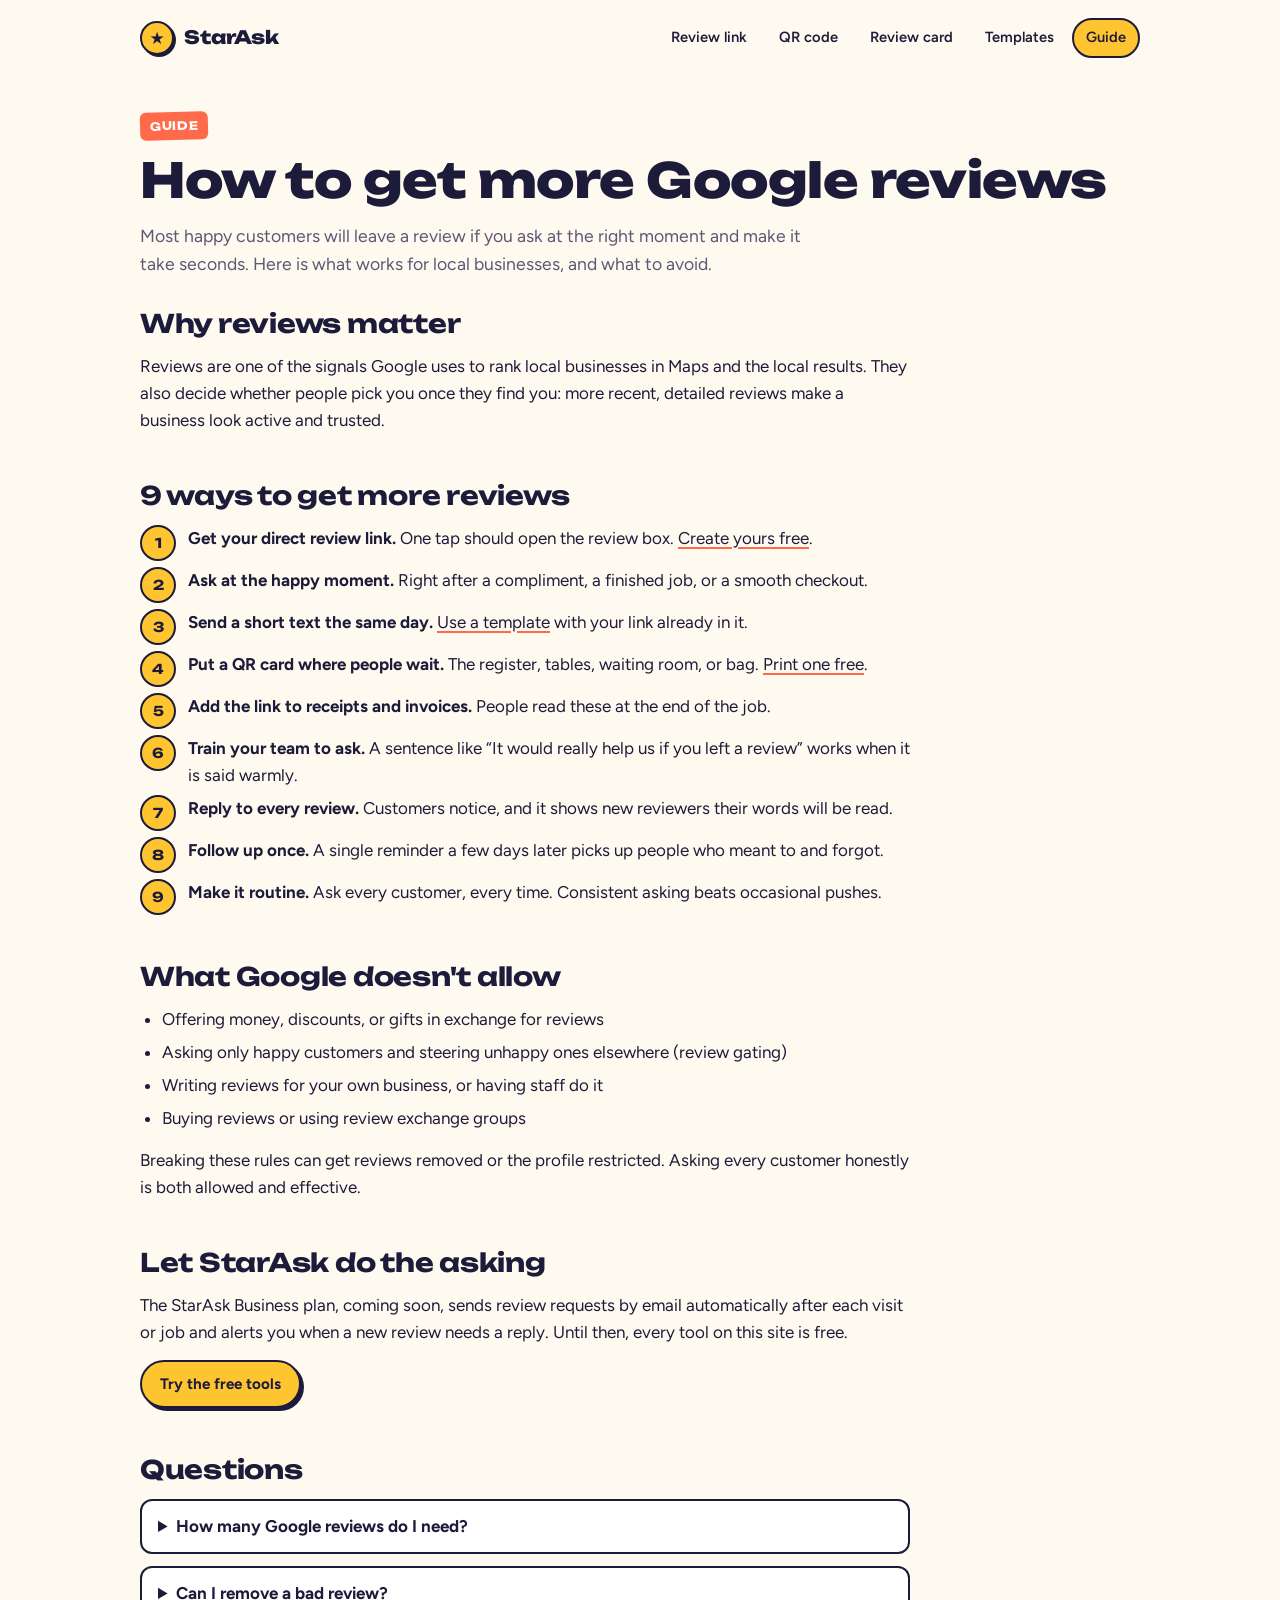
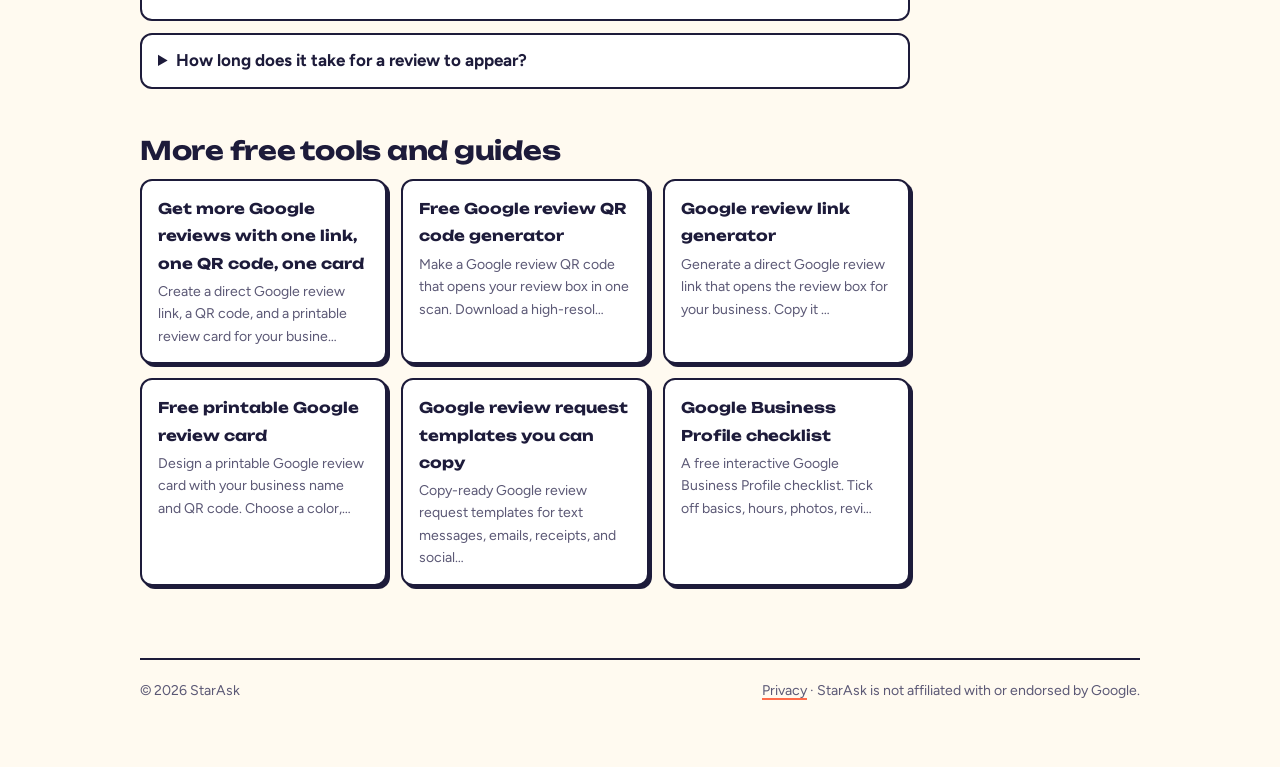
==== get-more-google-reviews/index.html @ d9f016fb "Add business name search, privacy page, fix hidden elements Business search uses Google Places Autoc" ====
<!doctype html>
<html lang="en">
<head>
<meta charset="utf-8">
<meta name="viewport" content="width=device-width, initial-scale=1, viewport-fit=cover">
<title>How to Get More Google Reviews: 9 Methods That Work | StarAsk</title>
<meta name="description" content="A practical guide to getting more Google reviews for a local business: when to ask, where to ask, what to say, and what Google doesn&#x27;t allow.">
<link rel="canonical" href="https://getstarask.com/get-more-google-reviews/">
<meta property="og:title" content="How to Get More Google Reviews: 9 Methods That Work | StarAsk">
<meta property="og:description" content="A practical guide to getting more Google reviews for a local business: when to ask, where to ask, what to say, and what Google doesn&#x27;t allow.">
<meta property="og:url" content="https://getstarask.com/get-more-google-reviews/">
<meta property="og:type" content="website">
<link rel="preconnect" href="https://fonts.googleapis.com"><link rel="preconnect" href="https://fonts.gstatic.com" crossorigin><link rel="stylesheet" href="https://fonts.googleapis.com/css2?family=Unbounded:wght@600;700;800&family=Figtree:wght@400;500;600;700&family=JetBrains+Mono:wght@400&display=swap">
<link rel="stylesheet" href="../assets/style.css">
<script type="application/ld+json">[{"@context": "https://schema.org", "@type": "Article", "headline": "How to get more Google reviews", "description": "A practical guide to getting more Google reviews for a local business: when to ask, where to ask, what to say, and what Google doesn't allow.", "url": "https://getstarask.com/get-more-google-reviews/", "dateModified": "2026-10-05", "publisher": {"@type": "Organization", "name": "StarAsk"}}, {"@context": "https://schema.org", "@type": "FAQPage", "mainEntity": [{"@type": "Question", "name": "How many Google reviews do I need?", "acceptedAnswer": {"@type": "Answer", "text": "There is no fixed number. Aim to match or beat the review count of the top three businesses that rank near you, and keep new reviews coming every month."}}, {"@type": "Question", "name": "Can I remove a bad review?", "acceptedAnswer": {"@type": "Answer", "text": "Only reviews that break Google's policies, such as spam or off-topic posts, can be reported for removal. For honest negative reviews, reply politely and explain how you fixed the problem."}}, {"@type": "Question", "name": "How long does it take for a review to appear?", "acceptedAnswer": {"@type": "Answer", "text": "Most reviews show up within minutes. Some are held for a check and appear later."}}]}]</script>
</head>
<body>
<div class="wrap">
<header class="top">
  <a class="brand" href="../"><span class="pin"><span>&#9733;</span></span>StarAsk</a>
  <nav aria-label="Tools"><a href="../review-link-generator/">Review link</a><a href="../review-qr-code/">QR code</a><a href="../review-card/">Review card</a><a href="../review-request-templates/">Templates</a><a href="../get-more-google-reviews/" aria-current="page">Guide</a></nav>
</header>
<main>
<div class="hero">
  <span class="eyebrow">Guide</span>
  <h1>How to get more Google reviews</h1>
  <p>Most happy customers will leave a review if you ask at the right moment and make it take seconds. Here is what works for local businesses, and what to avoid.</p>
</div>

<div class="content">
<section><h2>Why reviews matter</h2><p>Reviews are one of the signals Google uses to rank local businesses in Maps and the local results. They also decide whether people pick you once they find you: more recent, detailed reviews make a business look active and trusted.</p></section><section><h2>9 ways to get more reviews</h2><ol class="steps"><li><span><strong>Get your direct review link.</strong> One tap should open the review box. <a href="../review-link-generator/">Create yours free</a>.</span></li><li><span><strong>Ask at the happy moment.</strong> Right after a compliment, a finished job, or a smooth checkout.</span></li><li><span><strong>Send a short text the same day.</strong> <a href="../review-request-templates/">Use a template</a> with your link already in it.</span></li><li><span><strong>Put a QR card where people wait.</strong> The register, tables, waiting room, or bag. <a href="../review-card/">Print one free</a>.</span></li><li><span><strong>Add the link to receipts and invoices.</strong> People read these at the end of the job.</span></li><li><span><strong>Train your team to ask.</strong> A sentence like &ldquo;It would really help us if you left a review&rdquo; works when it is said warmly.</span></li><li><span><strong>Reply to every review.</strong> Customers notice, and it shows new reviewers their words will be read.</span></li><li><span><strong>Follow up once.</strong> A single reminder a few days later picks up people who meant to and forgot.</span></li><li><span><strong>Make it routine.</strong> Ask every customer, every time. Consistent asking beats occasional pushes.</span></li></ol></section><section><h2>What Google doesn&#x27;t allow</h2><ul><li>Offering money, discounts, or gifts in exchange for reviews</li><li>Asking only happy customers and steering unhappy ones elsewhere (review gating)</li><li>Writing reviews for your own business, or having staff do it</li><li>Buying reviews or using review exchange groups</li></ul><p>Breaking these rules can get reviews removed or the profile restricted. Asking every customer honestly is both allowed and effective.</p></section><section><h2>Let StarAsk do the asking</h2><p>The StarAsk Business plan, coming soon, sends review requests by email automatically after each visit or job and alerts you when a new review needs a reply. Until then, every tool on this site is free.</p><p><a class="btn" href="../">Try the free tools</a></p></section>
<section><h2>Questions</h2><div class="faq"><details><summary>How many Google reviews do I need?</summary><p>There is no fixed number. Aim to match or beat the review count of the top three businesses that rank near you, and keep new reviews coming every month.</p></details><details><summary>Can I remove a bad review?</summary><p>Only reviews that break Google&#x27;s policies, such as spam or off-topic posts, can be reported for removal. For honest negative reviews, reply politely and explain how you fixed the problem.</p></details><details><summary>How long does it take for a review to appear?</summary><p>Most reviews show up within minutes. Some are held for a check and appear later.</p></details></div></section>
<section><h2>More free tools and guides</h2><div class="related"><a href="../"><strong>Get more Google reviews with one link, one QR code, one card</strong><span>Create a direct Google review link, a QR code, and a printable review card for your busine&hellip;</span></a><a href="../review-qr-code/"><strong>Free Google review QR code generator</strong><span>Make a Google review QR code that opens your review box in one scan. Download a high-resol&hellip;</span></a><a href="../review-link-generator/"><strong>Google review link generator</strong><span>Generate a direct Google review link that opens the review box for your business. Copy it &hellip;</span></a><a href="../review-card/"><strong>Free printable Google review card</strong><span>Design a printable Google review card with your business name and QR code. Choose a color,&hellip;</span></a><a href="../review-request-templates/"><strong>Google review request templates you can copy</strong><span>Copy-ready Google review request templates for text messages, emails, receipts, and social&hellip;</span></a><a href="../google-business-profile-checklist/"><strong>Google Business Profile checklist</strong><span>A free interactive Google Business Profile checklist. Tick off basics, hours, photos, revi&hellip;</span></a></div></section>
</div>
</main>
<footer class="foot">
  <span>&copy; 2026 StarAsk</span>
  <span><a href="../privacy/">Privacy</a> &middot; StarAsk is not affiliated with or endorsed by Google.</span>
</footer>
</div>

</body>
</html>
---- assets/style.css ----
/* StarAsk — "counter sticker" identity: marigold star color, ink-navy outlines, hard offset shadows like a sticker on a shop counter.
   Layout: one centered column, tool panel up top, guide content below. */
:root{
  --bg:#fffaf0; --surface:#ffffff; --ink:#1d1b3a; --muted:#5b5875; --line:#1d1b3a; --hair:#e6e1d3;
  --brand:#ffc531; --brand-ink:#1d1b3a; --brand-soft:#fff1c7;
  --pop:#ff6b4a; --pop-soft:#ffe3db;
  --good:#1f7a4a; --bad:#c3332a; --shadow:#1d1b3a;
  --display:"Unbounded","Arial Black",system-ui,sans-serif;
  --body:"Figtree","Segoe UI",system-ui,sans-serif;
  --mono:"JetBrains Mono",ui-monospace,Menlo,monospace;
}
@media (prefers-color-scheme: dark){:root:not([data-theme="light"]){
  --bg:#15142b; --surface:#1f1d3d; --ink:#f6f2e6; --muted:#b2aecb; --line:#f6f2e6; --hair:#36345a;
  --brand:#ffc531; --brand-ink:#1d1b3a; --brand-soft:#3a3320;
  --pop:#ff8a6e; --pop-soft:#4a2a24;
  --good:#5fd08e; --bad:#ff7b70; --shadow:#000000; color-scheme:dark }}
:root[data-theme="dark"]{
  --bg:#15142b; --surface:#1f1d3d; --ink:#f6f2e6; --muted:#b2aecb; --line:#f6f2e6; --hair:#36345a;
  --brand:#ffc531; --brand-ink:#1d1b3a; --brand-soft:#3a3320;
  --pop:#ff8a6e; --pop-soft:#4a2a24;
  --good:#5fd08e; --bad:#ff7b70; --shadow:#000000; color-scheme:dark }

*{box-sizing:border-box}
[hidden]{display:none!important}
html{-webkit-text-size-adjust:100%}
body{margin:0;background:var(--bg);color:var(--ink);font-family:var(--body);font-size:17px;line-height:1.6;padding-inline:16px;padding-block:0 64px}
.wrap{max-width:1000px;margin-inline:auto}
h1,h2,h3{font-family:var(--display);line-height:1.12;text-wrap:balance;margin:0;letter-spacing:-.01em}
h1{font-size:clamp(1.8rem,4.6vw,3rem);font-weight:800}
h2{font-size:clamp(1.25rem,2.6vw,1.6rem);font-weight:700}
h3{font-size:1rem;font-weight:600}
p{margin:0}
a{color:var(--ink);text-decoration-color:var(--pop);text-decoration-thickness:2px;text-underline-offset:3px}
:focus-visible{outline:3px solid var(--pop);outline-offset:2px}
.muted{color:var(--muted)}
.hint{font-size:.88rem;color:var(--muted)}

/* header / footer */
.top{display:flex;flex-wrap:wrap;gap:12px 24px;align-items:center;justify-content:space-between;padding-block:18px;margin-bottom:36px}
.brand{display:flex;align-items:center;gap:10px;font-family:var(--display);font-weight:800;font-size:1.15rem;color:var(--ink);text-decoration:none}
.pin{width:34px;height:34px;border-radius:50%;background:var(--brand);border:2px solid var(--line);box-shadow:2px 2px 0 var(--shadow);display:grid;place-items:center;flex:none}
.pin span{color:var(--brand-ink);font-size:17px;line-height:1}
.top nav{display:flex;flex-wrap:wrap;gap:4px}
.top nav a{text-decoration:none;color:var(--ink);font-weight:600;font-size:.92rem;padding:6px 12px;border-radius:999px;border:2px solid transparent}
.top nav a:hover{border-color:var(--line)}
.top nav a[aria-current="page"]{background:var(--brand);color:var(--brand-ink);border-color:var(--line)}
.foot{margin-top:72px;padding-top:20px;border-top:2px solid var(--line);display:flex;flex-wrap:wrap;gap:8px 20px;justify-content:space-between;font-size:.88rem;color:var(--muted)}
.foot a{color:var(--muted)}

/* hero */
.hero{display:grid;gap:14px;margin-bottom:32px}
.hero p{max-width:62ch;color:var(--muted);font-size:1.1rem}
.eyebrow{justify-self:start;font-family:var(--display);font-size:.72rem;letter-spacing:.06em;text-transform:uppercase;font-weight:700;background:var(--pop);color:#ffffff;padding:5px 10px;border-radius:6px;transform:rotate(-1.5deg)}

/* tool */
.tool{display:grid;grid-template-columns:minmax(0,1.35fr) minmax(0,1fr);gap:22px;margin-bottom:64px}
@media (max-width:760px){.tool{grid-template-columns:minmax(0,1fr)}}
.tool>*{min-width:0}
.panel{background:var(--surface);border:2px solid var(--line);border-radius:16px;padding:22px;box-shadow:5px 5px 0 var(--shadow)}
label{display:block;font-weight:700;margin-bottom:6px}
input[type=text]{width:100%;font:inherit;font-size:.98rem;padding:11px 13px;border:2px solid var(--line);border-radius:10px;background:var(--bg);color:var(--ink)}
input[type=text]:focus{outline:none;box-shadow:0 0 0 3px var(--brand)}
input.mono{font-family:var(--mono);font-size:.86rem}
.field{display:grid;gap:4px;margin-bottom:14px}
.row{display:flex;flex-wrap:wrap;gap:10px}
button,.btn{font:inherit;font-weight:700;font-size:.95rem;border-radius:999px;padding:10px 18px;cursor:pointer;border:2px solid var(--line);background:var(--brand);color:var(--brand-ink);text-decoration:none;display:inline-block;box-shadow:3px 3px 0 var(--shadow);transition:transform .08s,box-shadow .08s}
button:hover,.btn:hover{transform:translate(-1px,-1px);box-shadow:4px 4px 0 var(--shadow)}
button:active,.btn:active{transform:translate(2px,2px);box-shadow:1px 1px 0 var(--shadow)}
button.ghost,.btn.ghost{background:var(--surface);color:var(--ink)}
.out{display:grid;gap:12px;margin-top:16px}
.linkbox{font-family:var(--mono);font-size:.82rem;background:var(--brand-soft);border:2px dashed var(--line);padding:10px 12px;border-radius:10px;overflow-wrap:anywhere}
.msg{white-space:pre-wrap;overflow-wrap:anywhere;font-size:.95rem;background:var(--bg);border:2px solid var(--hair);border-radius:10px;padding:12px}
.err{color:var(--bad);font-size:.92rem;font-weight:600}
.status{font-size:.9rem;color:var(--good);font-weight:600;min-height:1.4em}
.howto{margin-top:6px;font-size:.9rem}
.howto summary{cursor:pointer;font-weight:700;text-decoration:underline;text-decoration-color:var(--pop);text-decoration-thickness:2px;text-underline-offset:3px}
.howto ol{margin:8px 0 0;padding-left:20px;display:grid;gap:4px;color:var(--muted)}

/* card preview */
.cardside{display:grid;gap:14px;justify-items:center;align-content:start;text-align:center;background:var(--brand-soft)}
.cardside canvas{width:100%;max-width:300px;height:auto;border-radius:12px;border:2px solid var(--line);box-shadow:4px 4px 0 var(--shadow);transform:rotate(1.5deg)}
.tabs{display:flex;gap:8px;flex-wrap:wrap;justify-content:center}
.tabs button{padding:6px 14px;font-size:.85rem;box-shadow:2px 2px 0 var(--shadow)}
.tabs button[aria-pressed="false"]{background:var(--surface);color:var(--ink)}

/* content */
.content{display:grid;gap:48px}
.content section{display:grid;gap:14px;max-width:70ch}
.content ol,.content ul{margin:0;padding-left:22px;display:grid;gap:6px}
.steps{counter-reset:s;list-style:none;padding:0!important}
.steps li{counter-increment:s;display:grid;grid-template-columns:36px minmax(0,1fr);gap:12px}
.steps li::before{content:counter(s);width:32px;height:32px;border-radius:50%;background:var(--brand);color:var(--brand-ink);border:2px solid var(--line);font-family:var(--display);font-weight:700;display:grid;place-items:center;font-size:.85rem}
.faq{display:grid;gap:12px}
.faq details{background:var(--surface);border:2px solid var(--line);border-radius:12px;padding:12px 16px}
.faq summary{cursor:pointer;font-weight:700}
.faq p{margin-top:8px;color:var(--muted)}
.related{display:grid;grid-template-columns:repeat(auto-fit,minmax(220px,1fr));gap:14px}
.related a{display:block;background:var(--surface);border:2px solid var(--line);border-radius:12px;padding:14px 16px;text-decoration:none;color:var(--ink);box-shadow:3px 3px 0 var(--shadow);transition:transform .08s}
.related a strong{font-family:var(--display);font-size:.92rem;font-weight:700}
.related a span{display:block;font-size:.88rem;color:var(--muted);margin-top:4px}
.related a:hover{transform:translate(-2px,-2px)}

/* templates */
.tpls{display:grid;gap:16px}
.tpl{display:grid;gap:10px;background:var(--surface);border:2px solid var(--line);border-radius:12px;padding:16px}
.tpl-head{display:flex;flex-wrap:wrap;gap:8px;align-items:center;justify-content:space-between}
.tag{font-size:.7rem;font-weight:800;letter-spacing:.06em;text-transform:uppercase;background:var(--pop-soft);color:var(--ink);border:2px solid var(--line);padding:1px 8px;border-radius:999px}
.content section .linkbox{margin-block:4px}

/* checklist */
.ckbar{display:grid;gap:8px;position:sticky;top:env(safe-area-inset-top,0px);z-index:1}
.meter{height:12px;background:var(--brand-soft);border:2px solid var(--line);border-radius:999px;overflow:hidden}
.meter span{display:block;height:100%;width:0;background:var(--brand);transition:width .2s}
.ckgroup{display:grid;gap:8px}
.checklist{list-style:none;padding:0!important;margin:0;display:grid;gap:0!important}
.checklist li{display:grid;grid-template-columns:24px minmax(0,1fr);gap:10px;align-items:start;padding:10px 0;border-bottom:2px solid var(--hair)}
.checklist input{width:20px;height:20px;margin-top:3px;accent-color:var(--pop)}
.checklist label{font-weight:500;margin:0;cursor:pointer}
.checklist input:checked+label{color:var(--muted);text-decoration:line-through;text-decoration-color:var(--pop)}

@media print{
  body{background:#fff;padding:0}
  .top,.foot,.content,.hero,.toolform,.tabs,.no-print{display:none!important}
  .tool{display:block}
  .panel{border:0;padding:0;box-shadow:none;background:#fff}
  .cardside canvas{max-width:4in;box-shadow:none;border:0;transform:none}
}
@media (prefers-reduced-motion:reduce){*{transition:none!important;scroll-behavior:auto!important}button:hover,.related a:hover{transform:none}}

/* business search */
.combo{position:relative}
.results{position:absolute;left:0;right:0;top:calc(100% + 6px);z-index:5;list-style:none;margin:0;padding:6px;background:var(--surface);border:2px solid var(--line);border-radius:12px;box-shadow:4px 4px 0 var(--shadow);display:grid;gap:2px;max-height:320px;overflow:auto}
.results li{display:grid;gap:0;padding:8px 10px;border-radius:8px;cursor:pointer}
.results li strong{font-weight:700}
.results li span{font-size:.86rem;color:var(--muted)}
.results li:hover,.results li[aria-selected="true"]{background:var(--brand-soft)}
.results li.empty{cursor:default;color:var(--muted)}
.linkish{background:none!important;border:0!important;box-shadow:none!important;padding:4px 0!important;color:var(--ink)!important;font-weight:600;font-size:.88rem;text-decoration:underline;text-decoration-color:var(--pop);text-decoration-thickness:2px;text-underline-offset:3px;justify-self:start;transform:none!important}
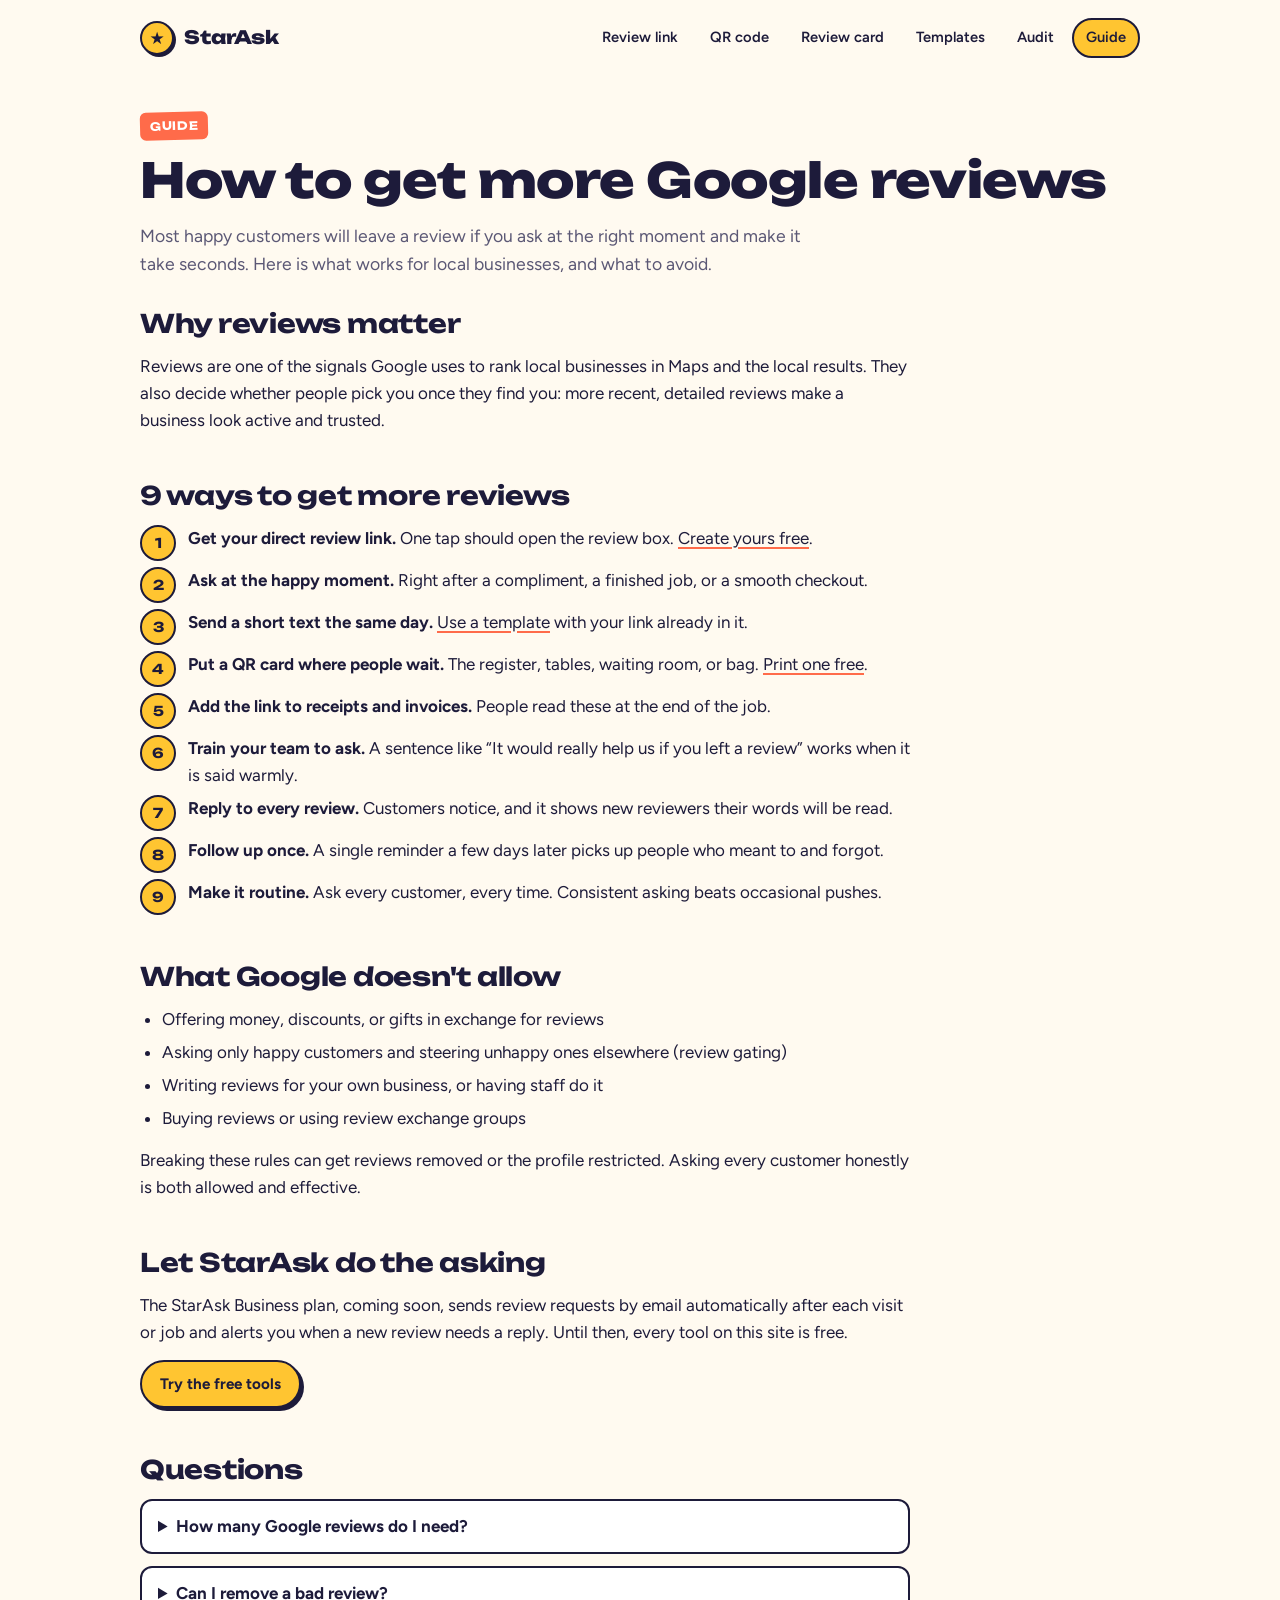
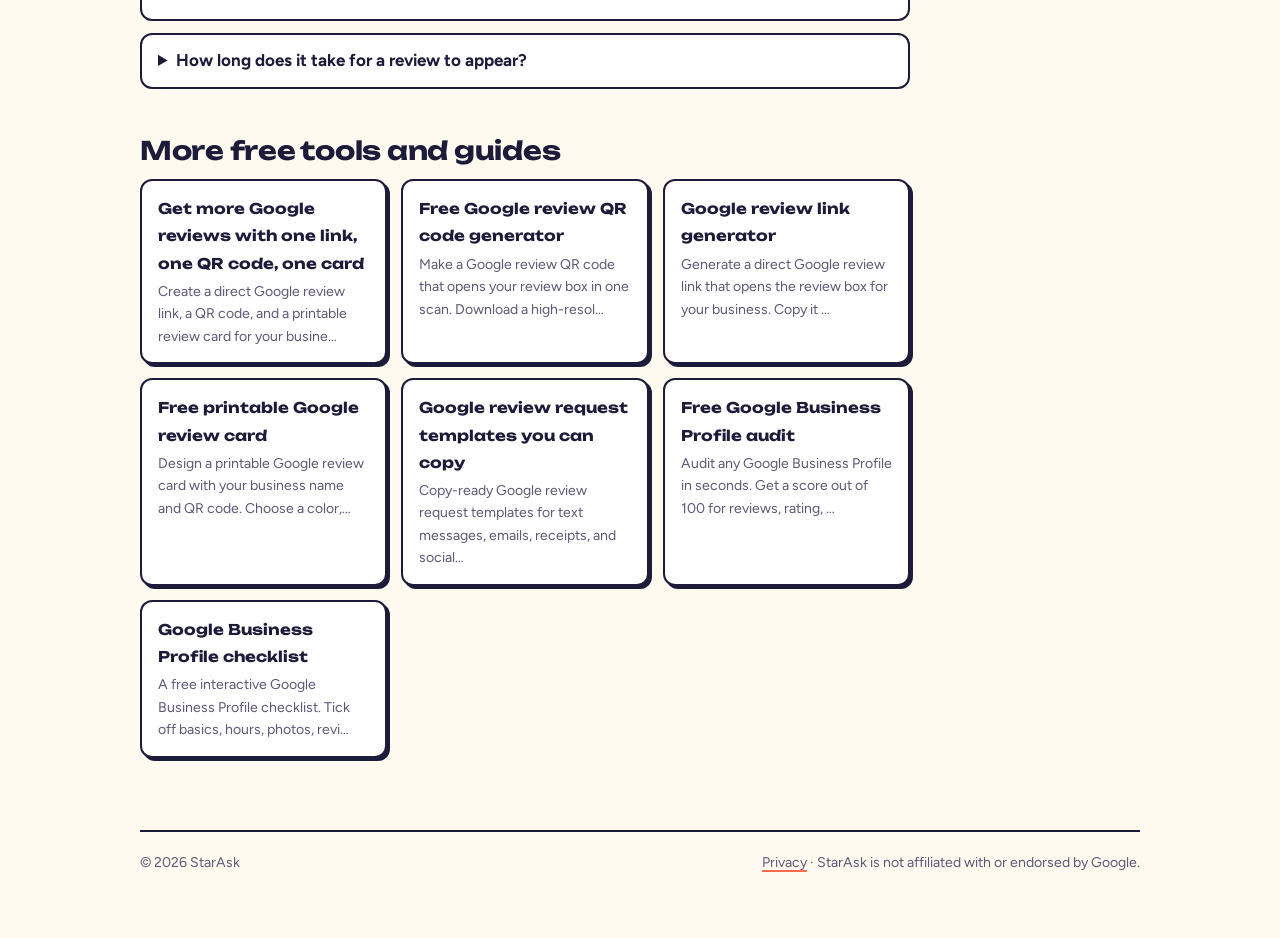
==== commit a16800fc: "Add Google Business Profile audit, shared places module, demo mode Co-Authored-By: Claude Opus 5.5 <" ====
--- a/get-more-google-reviews/index.html
+++ b/get-more-google-reviews/index.html
@@ -18,7 +18,7 @@
 <div class="wrap">
 <header class="top">
   <a class="brand" href="../"><span class="pin"><span>&#9733;</span></span>StarAsk</a>
-  <nav aria-label="Tools"><a href="../review-link-generator/">Review link</a><a href="../review-qr-code/">QR code</a><a href="../review-card/">Review card</a><a href="../review-request-templates/">Templates</a><a href="../get-more-google-reviews/" aria-current="page">Guide</a></nav>
+  <nav aria-label="Tools"><a href="../review-link-generator/">Review link</a><a href="../review-qr-code/">QR code</a><a href="../review-card/">Review card</a><a href="../review-request-templates/">Templates</a><a href="../google-business-profile-audit/">Audit</a><a href="../get-more-google-reviews/" aria-current="page">Guide</a></nav>
 </header>
 <main>
 <div class="hero">
@@ -30,7 +30,7 @@
 <div class="content">
 <section><h2>Why reviews matter</h2><p>Reviews are one of the signals Google uses to rank local businesses in Maps and the local results. They also decide whether people pick you once they find you: more recent, detailed reviews make a business look active and trusted.</p></section><section><h2>9 ways to get more reviews</h2><ol class="steps"><li><span><strong>Get your direct review link.</strong> One tap should open the review box. <a href="../review-link-generator/">Create yours free</a>.</span></li><li><span><strong>Ask at the happy moment.</strong> Right after a compliment, a finished job, or a smooth checkout.</span></li><li><span><strong>Send a short text the same day.</strong> <a href="../review-request-templates/">Use a template</a> with your link already in it.</span></li><li><span><strong>Put a QR card where people wait.</strong> The register, tables, waiting room, or bag. <a href="../review-card/">Print one free</a>.</span></li><li><span><strong>Add the link to receipts and invoices.</strong> People read these at the end of the job.</span></li><li><span><strong>Train your team to ask.</strong> A sentence like &ldquo;It would really help us if you left a review&rdquo; works when it is said warmly.</span></li><li><span><strong>Reply to every review.</strong> Customers notice, and it shows new reviewers their words will be read.</span></li><li><span><strong>Follow up once.</strong> A single reminder a few days later picks up people who meant to and forgot.</span></li><li><span><strong>Make it routine.</strong> Ask every customer, every time. Consistent asking beats occasional pushes.</span></li></ol></section><section><h2>What Google doesn&#x27;t allow</h2><ul><li>Offering money, discounts, or gifts in exchange for reviews</li><li>Asking only happy customers and steering unhappy ones elsewhere (review gating)</li><li>Writing reviews for your own business, or having staff do it</li><li>Buying reviews or using review exchange groups</li></ul><p>Breaking these rules can get reviews removed or the profile restricted. Asking every customer honestly is both allowed and effective.</p></section><section><h2>Let StarAsk do the asking</h2><p>The StarAsk Business plan, coming soon, sends review requests by email automatically after each visit or job and alerts you when a new review needs a reply. Until then, every tool on this site is free.</p><p><a class="btn" href="../">Try the free tools</a></p></section>
 <section><h2>Questions</h2><div class="faq"><details><summary>How many Google reviews do I need?</summary><p>There is no fixed number. Aim to match or beat the review count of the top three businesses that rank near you, and keep new reviews coming every month.</p></details><details><summary>Can I remove a bad review?</summary><p>Only reviews that break Google&#x27;s policies, such as spam or off-topic posts, can be reported for removal. For honest negative reviews, reply politely and explain how you fixed the problem.</p></details><details><summary>How long does it take for a review to appear?</summary><p>Most reviews show up within minutes. Some are held for a check and appear later.</p></details></div></section>
-<section><h2>More free tools and guides</h2><div class="related"><a href="../"><strong>Get more Google reviews with one link, one QR code, one card</strong><span>Create a direct Google review link, a QR code, and a printable review card for your busine&hellip;</span></a><a href="../review-qr-code/"><strong>Free Google review QR code generator</strong><span>Make a Google review QR code that opens your review box in one scan. Download a high-resol&hellip;</span></a><a href="../review-link-generator/"><strong>Google review link generator</strong><span>Generate a direct Google review link that opens the review box for your business. Copy it &hellip;</span></a><a href="../review-card/"><strong>Free printable Google review card</strong><span>Design a printable Google review card with your business name and QR code. Choose a color,&hellip;</span></a><a href="../review-request-templates/"><strong>Google review request templates you can copy</strong><span>Copy-ready Google review request templates for text messages, emails, receipts, and social&hellip;</span></a><a href="../google-business-profile-checklist/"><strong>Google Business Profile checklist</strong><span>A free interactive Google Business Profile checklist. Tick off basics, hours, photos, revi&hellip;</span></a></div></section>
+<section><h2>More free tools and guides</h2><div class="related"><a href="../"><strong>Get more Google reviews with one link, one QR code, one card</strong><span>Create a direct Google review link, a QR code, and a printable review card for your busine&hellip;</span></a><a href="../review-qr-code/"><strong>Free Google review QR code generator</strong><span>Make a Google review QR code that opens your review box in one scan. Download a high-resol&hellip;</span></a><a href="../review-link-generator/"><strong>Google review link generator</strong><span>Generate a direct Google review link that opens the review box for your business. Copy it &hellip;</span></a><a href="../review-card/"><strong>Free printable Google review card</strong><span>Design a printable Google review card with your business name and QR code. Choose a color,&hellip;</span></a><a href="../review-request-templates/"><strong>Google review request templates you can copy</strong><span>Copy-ready Google review request templates for text messages, emails, receipts, and social&hellip;</span></a><a href="../google-business-profile-audit/"><strong>Free Google Business Profile audit</strong><span>Audit any Google Business Profile in seconds. Get a score out of 100 for reviews, rating, &hellip;</span></a><a href="../google-business-profile-checklist/"><strong>Google Business Profile checklist</strong><span>A free interactive Google Business Profile checklist. Tick off basics, hours, photos, revi&hellip;</span></a></div></section>
 </div>
 </main>
 <footer class="foot">
--- a/assets/style.css
+++ b/assets/style.css
@@ -136,3 +136,30 @@
 .results li:hover,.results li[aria-selected="true"]{background:var(--brand-soft)}
 .results li.empty{cursor:default;color:var(--muted)}
 .linkish{background:none!important;border:0!important;box-shadow:none!important;padding:4px 0!important;color:var(--ink)!important;font-weight:600;font-size:.88rem;text-decoration:underline;text-decoration-color:var(--pop);text-decoration-thickness:2px;text-underline-offset:3px;justify-self:start;transform:none!important}
+
+/* profile audit */
+.audit{display:grid;gap:22px;margin-bottom:64px;max-width:760px}
+.audit>*{min-width:0}
+.demo-note{background:var(--pop-soft);border:2px dashed var(--line);border-radius:10px;padding:8px 12px;font-size:.9rem;margin-bottom:14px}
+.audit-out{display:grid;gap:18px}
+.audit-head{display:grid;grid-template-columns:auto minmax(0,1fr);gap:22px;align-items:center}
+@media (max-width:520px){.audit-head{grid-template-columns:minmax(0,1fr);justify-items:start}}
+.audit-info{display:grid;gap:6px;justify-items:start}
+.audit-info h3{font-size:1.25rem}
+.score{--pct:0;--c:var(--good);width:132px;height:132px;border-radius:50%;border:2px solid var(--line);box-shadow:4px 4px 0 var(--shadow);
+  background:conic-gradient(var(--c) calc(var(--pct)*1%),var(--brand-soft) 0);display:grid;place-content:center;text-align:center;position:relative}
+.score::before{content:"";position:absolute;inset:14px;border-radius:50%;background:var(--surface);border:2px solid var(--line)}
+.score>*{position:relative}
+.score strong{font-family:var(--display);font-size:2.2rem;line-height:1}
+.score span{font-size:.72rem;color:var(--muted);font-weight:600}
+.score.warn{--c:var(--brand)} .score.bad{--c:var(--pop)}
+.pill{display:inline-block;font-size:.72rem;font-weight:800;letter-spacing:.05em;text-transform:uppercase;border:2px solid var(--line);border-radius:999px;padding:1px 9px;white-space:nowrap}
+.pill.good{background:#d8f3e3;color:#124d2e} .pill.warn{background:var(--brand);color:var(--brand-ink)} .pill.bad{background:var(--pop);color:#fff}
+.checks{list-style:none;margin:0;padding:0;display:grid;gap:10px}
+.check{background:var(--surface);border:2px solid var(--line);border-radius:12px;padding:12px 16px;display:grid;gap:6px}
+.check.good{border-color:var(--hair)}
+.check-top{display:flex;flex-wrap:wrap;gap:6px 10px;align-items:center}
+.check-top .found{margin-left:auto;font-size:.9rem;color:var(--muted);font-weight:600}
+.check p{font-size:.94rem}
+.check a{font-weight:700;font-size:.92rem;justify-self:start}
+.audit-cta{display:grid;gap:10px;justify-items:start;background:var(--brand-soft)}
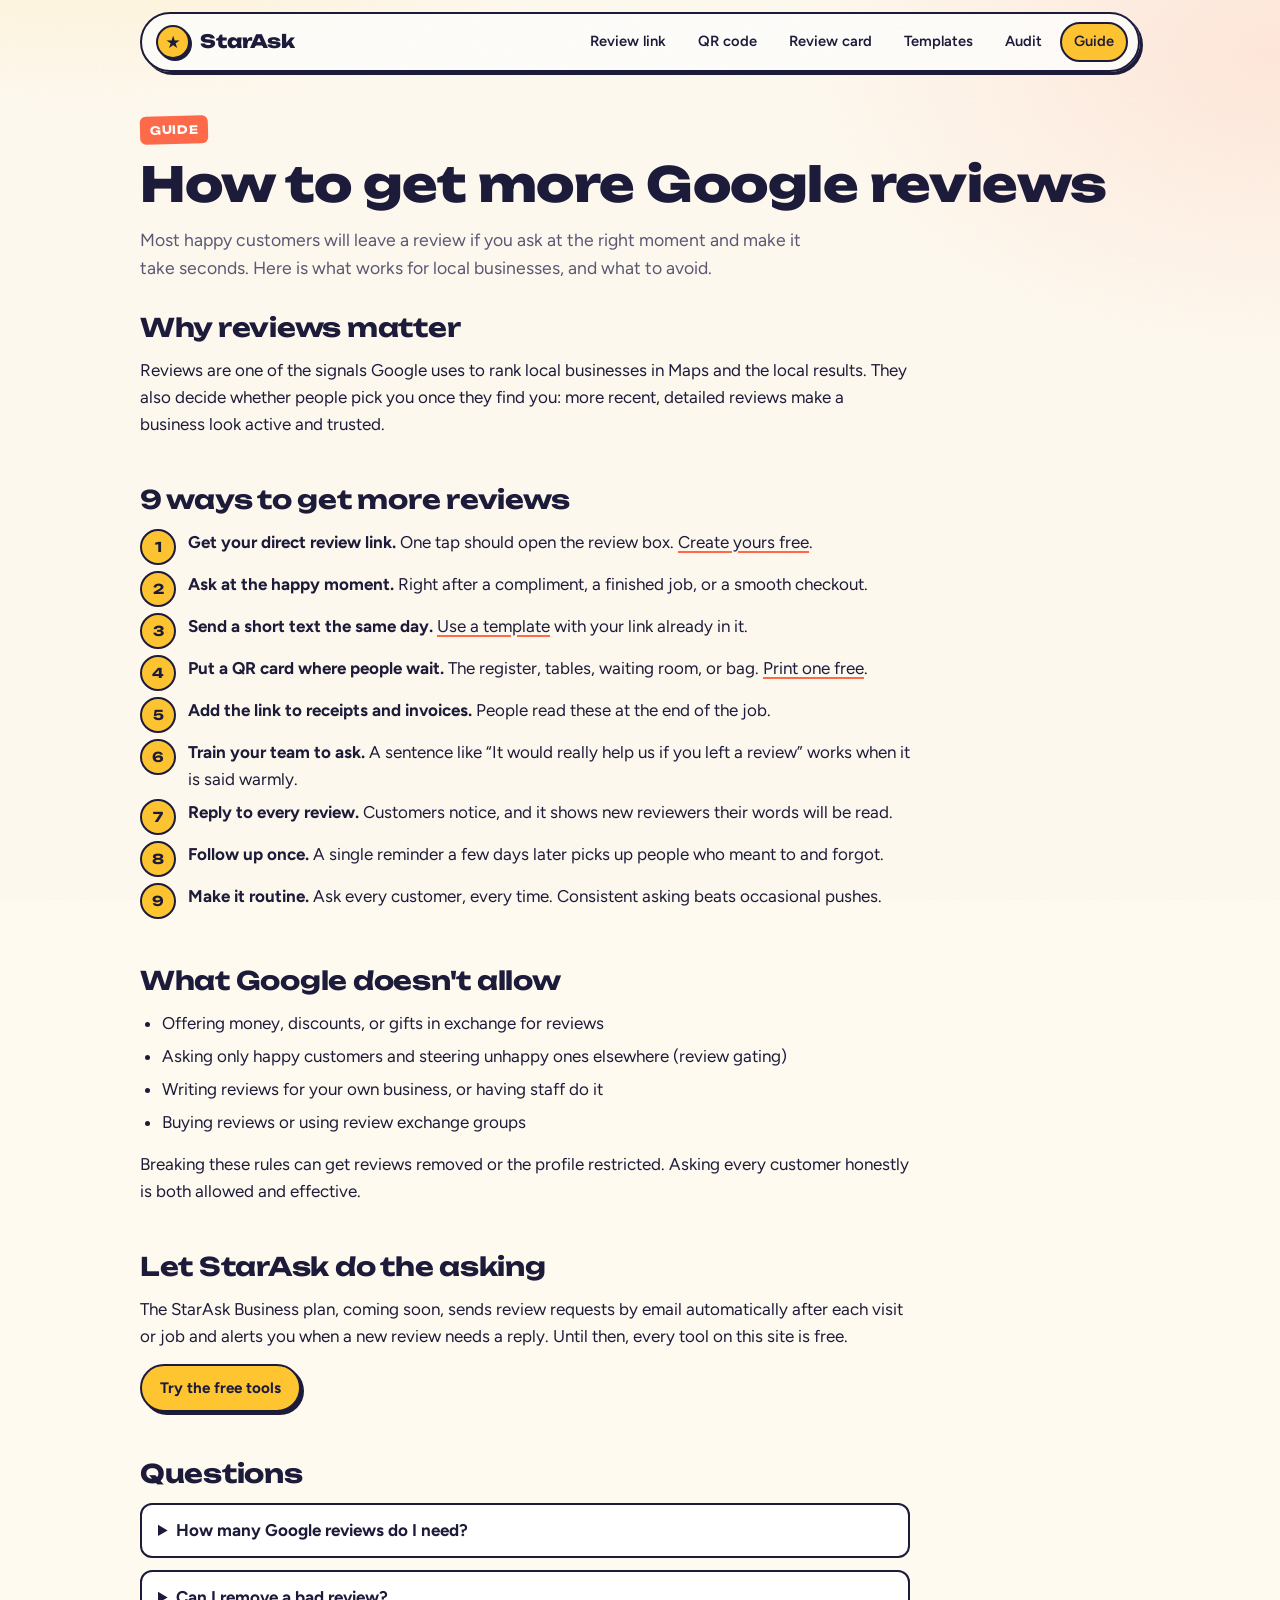
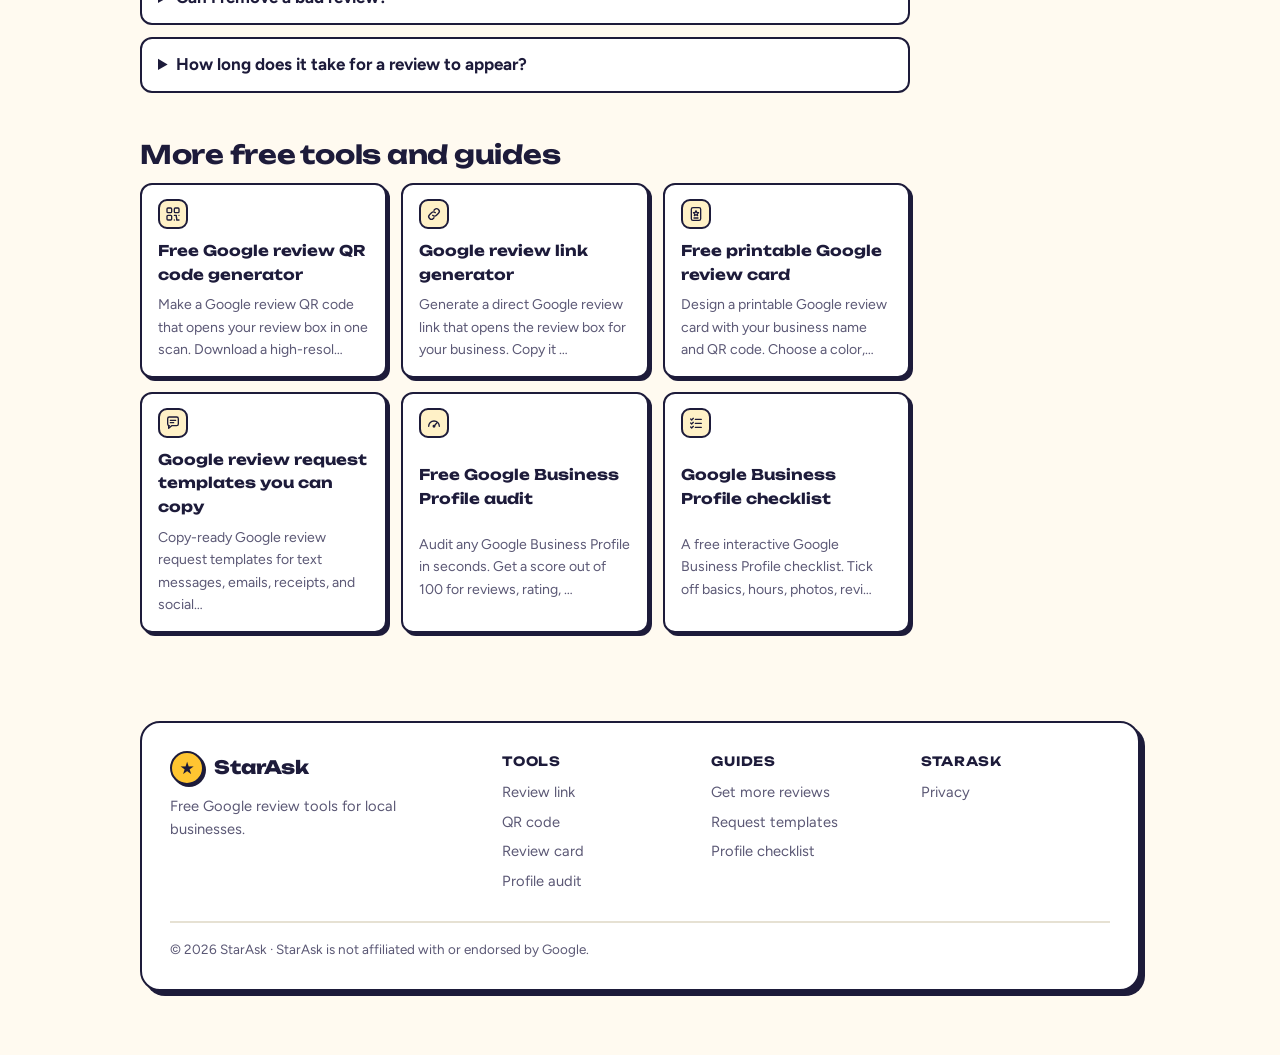
==== commit ef221820: "Premium design pass: glass header, hero mockup, how it works, bento, pricing, icons, footer, animati" ====
--- a/get-more-google-reviews/index.html
+++ b/get-more-google-reviews/index.html
@@ -12,6 +12,7 @@
 <meta property="og:type" content="website">
 <link rel="preconnect" href="https://fonts.googleapis.com"><link rel="preconnect" href="https://fonts.gstatic.com" crossorigin><link rel="stylesheet" href="https://fonts.googleapis.com/css2?family=Unbounded:wght@600;700;800&family=Figtree:wght@400;500;600;700&family=JetBrains+Mono:wght@400&display=swap">
 <link rel="stylesheet" href="../assets/style.css">
+<script>document.documentElement.classList.add('js')</script>
 <script type="application/ld+json">[{"@context": "https://schema.org", "@type": "Article", "headline": "How to get more Google reviews", "description": "A practical guide to getting more Google reviews for a local business: when to ask, where to ask, what to say, and what Google doesn't allow.", "url": "https://getstarask.com/get-more-google-reviews/", "dateModified": "2026-10-05", "publisher": {"@type": "Organization", "name": "StarAsk"}}, {"@context": "https://schema.org", "@type": "FAQPage", "mainEntity": [{"@type": "Question", "name": "How many Google reviews do I need?", "acceptedAnswer": {"@type": "Answer", "text": "There is no fixed number. Aim to match or beat the review count of the top three businesses that rank near you, and keep new reviews coming every month."}}, {"@type": "Question", "name": "Can I remove a bad review?", "acceptedAnswer": {"@type": "Answer", "text": "Only reviews that break Google's policies, such as spam or off-topic posts, can be reported for removal. For honest negative reviews, reply politely and explain how you fixed the problem."}}, {"@type": "Question", "name": "How long does it take for a review to appear?", "acceptedAnswer": {"@type": "Answer", "text": "Most reviews show up within minutes. Some are held for a check and appear later."}}]}]</script>
 </head>
 <body>
@@ -21,23 +22,34 @@
   <nav aria-label="Tools"><a href="../review-link-generator/">Review link</a><a href="../review-qr-code/">QR code</a><a href="../review-card/">Review card</a><a href="../review-request-templates/">Templates</a><a href="../google-business-profile-audit/">Audit</a><a href="../get-more-google-reviews/" aria-current="page">Guide</a></nav>
 </header>
 <main>
-<div class="hero">
-  <span class="eyebrow">Guide</span>
-  <h1>How to get more Google reviews</h1>
-  <p>Most happy customers will leave a review if you ask at the right moment and make it take seconds. Here is what works for local businesses, and what to avoid.</p>
-</div>
+<div class="hero"><span class="eyebrow">Guide</span><h1>How to get more Google reviews</h1><p>Most happy customers will leave a review if you ask at the right moment and make it take seconds. Here is what works for local businesses, and what to avoid.</p></div>
 
 <div class="content">
-<section><h2>Why reviews matter</h2><p>Reviews are one of the signals Google uses to rank local businesses in Maps and the local results. They also decide whether people pick you once they find you: more recent, detailed reviews make a business look active and trusted.</p></section><section><h2>9 ways to get more reviews</h2><ol class="steps"><li><span><strong>Get your direct review link.</strong> One tap should open the review box. <a href="../review-link-generator/">Create yours free</a>.</span></li><li><span><strong>Ask at the happy moment.</strong> Right after a compliment, a finished job, or a smooth checkout.</span></li><li><span><strong>Send a short text the same day.</strong> <a href="../review-request-templates/">Use a template</a> with your link already in it.</span></li><li><span><strong>Put a QR card where people wait.</strong> The register, tables, waiting room, or bag. <a href="../review-card/">Print one free</a>.</span></li><li><span><strong>Add the link to receipts and invoices.</strong> People read these at the end of the job.</span></li><li><span><strong>Train your team to ask.</strong> A sentence like &ldquo;It would really help us if you left a review&rdquo; works when it is said warmly.</span></li><li><span><strong>Reply to every review.</strong> Customers notice, and it shows new reviewers their words will be read.</span></li><li><span><strong>Follow up once.</strong> A single reminder a few days later picks up people who meant to and forgot.</span></li><li><span><strong>Make it routine.</strong> Ask every customer, every time. Consistent asking beats occasional pushes.</span></li></ol></section><section><h2>What Google doesn&#x27;t allow</h2><ul><li>Offering money, discounts, or gifts in exchange for reviews</li><li>Asking only happy customers and steering unhappy ones elsewhere (review gating)</li><li>Writing reviews for your own business, or having staff do it</li><li>Buying reviews or using review exchange groups</li></ul><p>Breaking these rules can get reviews removed or the profile restricted. Asking every customer honestly is both allowed and effective.</p></section><section><h2>Let StarAsk do the asking</h2><p>The StarAsk Business plan, coming soon, sends review requests by email automatically after each visit or job and alerts you when a new review needs a reply. Until then, every tool on this site is free.</p><p><a class="btn" href="../">Try the free tools</a></p></section>
-<section><h2>Questions</h2><div class="faq"><details><summary>How many Google reviews do I need?</summary><p>There is no fixed number. Aim to match or beat the review count of the top three businesses that rank near you, and keep new reviews coming every month.</p></details><details><summary>Can I remove a bad review?</summary><p>Only reviews that break Google&#x27;s policies, such as spam or off-topic posts, can be reported for removal. For honest negative reviews, reply politely and explain how you fixed the problem.</p></details><details><summary>How long does it take for a review to appear?</summary><p>Most reviews show up within minutes. Some are held for a check and appear later.</p></details></div></section>
-<section><h2>More free tools and guides</h2><div class="related"><a href="../"><strong>Get more Google reviews with one link, one QR code, one card</strong><span>Create a direct Google review link, a QR code, and a printable review card for your busine&hellip;</span></a><a href="../review-qr-code/"><strong>Free Google review QR code generator</strong><span>Make a Google review QR code that opens your review box in one scan. Download a high-resol&hellip;</span></a><a href="../review-link-generator/"><strong>Google review link generator</strong><span>Generate a direct Google review link that opens the review box for your business. Copy it &hellip;</span></a><a href="../review-card/"><strong>Free printable Google review card</strong><span>Design a printable Google review card with your business name and QR code. Choose a color,&hellip;</span></a><a href="../review-request-templates/"><strong>Google review request templates you can copy</strong><span>Copy-ready Google review request templates for text messages, emails, receipts, and social&hellip;</span></a><a href="../google-business-profile-audit/"><strong>Free Google Business Profile audit</strong><span>Audit any Google Business Profile in seconds. Get a score out of 100 for reviews, rating, &hellip;</span></a><a href="../google-business-profile-checklist/"><strong>Google Business Profile checklist</strong><span>A free interactive Google Business Profile checklist. Tick off basics, hours, photos, revi&hellip;</span></a></div></section>
+
+<section class="reveal"><h2>Why reviews matter</h2><p>Reviews are one of the signals Google uses to rank local businesses in Maps and the local results. They also decide whether people pick you once they find you: more recent, detailed reviews make a business look active and trusted.</p></section><section class="reveal"><h2>9 ways to get more reviews</h2><ol class="steps"><li><span><strong>Get your direct review link.</strong> One tap should open the review box. <a href="../review-link-generator/">Create yours free</a>.</span></li><li><span><strong>Ask at the happy moment.</strong> Right after a compliment, a finished job, or a smooth checkout.</span></li><li><span><strong>Send a short text the same day.</strong> <a href="../review-request-templates/">Use a template</a> with your link already in it.</span></li><li><span><strong>Put a QR card where people wait.</strong> The register, tables, waiting room, or bag. <a href="../review-card/">Print one free</a>.</span></li><li><span><strong>Add the link to receipts and invoices.</strong> People read these at the end of the job.</span></li><li><span><strong>Train your team to ask.</strong> A sentence like &ldquo;It would really help us if you left a review&rdquo; works when it is said warmly.</span></li><li><span><strong>Reply to every review.</strong> Customers notice, and it shows new reviewers their words will be read.</span></li><li><span><strong>Follow up once.</strong> A single reminder a few days later picks up people who meant to and forgot.</span></li><li><span><strong>Make it routine.</strong> Ask every customer, every time. Consistent asking beats occasional pushes.</span></li></ol></section><section class="reveal"><h2>What Google doesn&#x27;t allow</h2><ul><li>Offering money, discounts, or gifts in exchange for reviews</li><li>Asking only happy customers and steering unhappy ones elsewhere (review gating)</li><li>Writing reviews for your own business, or having staff do it</li><li>Buying reviews or using review exchange groups</li></ul><p>Breaking these rules can get reviews removed or the profile restricted. Asking every customer honestly is both allowed and effective.</p></section><section class="reveal"><h2>Let StarAsk do the asking</h2><p>The StarAsk Business plan, coming soon, sends review requests by email automatically after each visit or job and alerts you when a new review needs a reply. Until then, every tool on this site is free.</p><p><a class="btn" href="../">Try the free tools</a></p></section>
+
+<section class="reveal"><h2>Questions</h2><div class="faq"><details><summary>How many Google reviews do I need?</summary><p>There is no fixed number. Aim to match or beat the review count of the top three businesses that rank near you, and keep new reviews coming every month.</p></details><details><summary>Can I remove a bad review?</summary><p>Only reviews that break Google&#x27;s policies, such as spam or off-topic posts, can be reported for removal. For honest negative reviews, reply politely and explain how you fixed the problem.</p></details><details><summary>How long does it take for a review to appear?</summary><p>Most reviews show up within minutes. Some are held for a check and appear later.</p></details></div></section>
+<section class="reveal"><h2>More free tools and guides</h2><div class="related"><a href="../review-qr-code/"><svg class="ic rel-ic" viewBox="0 0 24 24" fill="none" stroke="currentColor" stroke-width="2" stroke-linecap="round" stroke-linejoin="round" aria-hidden="true"><rect x="3" y="3" width="7" height="7" rx="1.5"/><rect x="14" y="3" width="7" height="7" rx="1.5"/><rect x="3" y="14" width="7" height="7" rx="1.5"/><path d="M14 14h3v3M21 14v.01M14 21h.01M17.5 17.5V21H21"/></svg><strong>Free Google review QR code generator</strong><span>Make a Google review QR code that opens your review box in one scan. Download a high-resol&hellip;</span></a><a href="../review-link-generator/"><svg class="ic rel-ic" viewBox="0 0 24 24" fill="none" stroke="currentColor" stroke-width="2" stroke-linecap="round" stroke-linejoin="round" aria-hidden="true"><path d="M10 14a4 4 0 0 0 5.7 0l3-3a4 4 0 0 0-5.7-5.7l-1 1"/><path d="M14 10a4 4 0 0 0-5.7 0l-3 3a4 4 0 0 0 5.7 5.7l1-1"/></svg><strong>Google review link generator</strong><span>Generate a direct Google review link that opens the review box for your business. Copy it &hellip;</span></a><a href="../review-card/"><svg class="ic rel-ic" viewBox="0 0 24 24" fill="none" stroke="currentColor" stroke-width="2" stroke-linecap="round" stroke-linejoin="round" aria-hidden="true"><rect x="5" y="2.5" width="14" height="19" rx="2.5"/><path d="M12 7.2l1.2 2.4 2.6.4-1.9 1.8.5 2.6-2.4-1.3-2.4 1.3.5-2.6-1.9-1.8 2.6-.4z"/><path d="M9 18h6"/></svg><strong>Free printable Google review card</strong><span>Design a printable Google review card with your business name and QR code. Choose a color,&hellip;</span></a><a href="../review-request-templates/"><svg class="ic rel-ic" viewBox="0 0 24 24" fill="none" stroke="currentColor" stroke-width="2" stroke-linecap="round" stroke-linejoin="round" aria-hidden="true"><path d="M4 5.5A2.5 2.5 0 0 1 6.5 3h11A2.5 2.5 0 0 1 20 5.5v8a2.5 2.5 0 0 1-2.5 2.5H10l-4.5 4v-4H6.5A2.5 2.5 0 0 1 4 13.5z"/><path d="M8 8h8M8 11.5h5"/></svg><strong>Google review request templates you can copy</strong><span>Copy-ready Google review request templates for text messages, emails, receipts, and social&hellip;</span></a><a href="../google-business-profile-audit/"><svg class="ic rel-ic" viewBox="0 0 24 24" fill="none" stroke="currentColor" stroke-width="2" stroke-linecap="round" stroke-linejoin="round" aria-hidden="true"><path d="M4 17a8 8 0 1 1 16 0"/><path d="M12 17l4-5"/><circle cx="12" cy="17" r="1.2"/></svg><strong>Free Google Business Profile audit</strong><span>Audit any Google Business Profile in seconds. Get a score out of 100 for reviews, rating, &hellip;</span></a><a href="../google-business-profile-checklist/"><svg class="ic rel-ic" viewBox="0 0 24 24" fill="none" stroke="currentColor" stroke-width="2" stroke-linecap="round" stroke-linejoin="round" aria-hidden="true"><path d="M4 6l1.5 1.5L8 5M4 12l1.5 1.5L8 11M4 18l1.5 1.5L8 17"/><path d="M11 6.5h9M11 12.5h9M11 18.5h9"/></svg><strong>Google Business Profile checklist</strong><span>A free interactive Google Business Profile checklist. Tick off basics, hours, photos, revi&hellip;</span></a></div></section>
 </div>
 </main>
 <footer class="foot">
-  <span>&copy; 2026 StarAsk</span>
-  <span><a href="../privacy/">Privacy</a> &middot; StarAsk is not affiliated with or endorsed by Google.</span>
+  <div class="foot-brand">
+    <a class="brand" href="../"><span class="pin"><span>&#9733;</span></span>StarAsk</a>
+    <p>Free Google review tools for local businesses.</p>
+  </div>
+  <div class="foot-cols">
+    <div><h4>Tools</h4><a href="../review-link-generator/">Review link</a><a href="../review-qr-code/">QR code</a><a href="../review-card/">Review card</a><a href="../google-business-profile-audit/">Profile audit</a></div>
+    <div><h4>Guides</h4><a href="../get-more-google-reviews/">Get more reviews</a><a href="../review-request-templates/">Request templates</a><a href="../google-business-profile-checklist/">Profile checklist</a></div>
+    <div><h4>StarAsk</h4><a href="../privacy/">Privacy</a></div>
+  </div>
+  <p class="foot-bottom">&copy; 2026 StarAsk &middot; StarAsk is not affiliated with or endorsed by Google.</p>
 </footer>
 </div>
-
+<script>
+(function(){var els=document.querySelectorAll('.reveal');
+if(!('IntersectionObserver' in window)){els.forEach(function(e){e.classList.add('in');});return;}
+var io=new IntersectionObserver(function(es){es.forEach(function(e){if(e.isIntersecting){e.target.classList.add('in');io.unobserve(e.target);}});},{rootMargin:'0px 0px -8% 0px'});
+els.forEach(function(e){io.observe(e);});})();
+</script>
 </body>
 </html>
--- a/assets/style.css
+++ b/assets/style.css
@@ -23,7 +23,10 @@
 *{box-sizing:border-box}
 [hidden]{display:none!important}
 html{-webkit-text-size-adjust:100%}
-body{margin:0;background:var(--bg);color:var(--ink);font-family:var(--body);font-size:17px;line-height:1.6;padding-inline:16px;padding-block:0 64px}
+body{margin:0;background:
+  radial-gradient(900px 520px at 8% -8%, color-mix(in srgb,var(--brand) 24%,transparent), transparent 62%),
+  radial-gradient(760px 480px at 100% 2%, color-mix(in srgb,var(--pop) 13%,transparent), transparent 62%),
+  var(--bg);color:var(--ink);font-family:var(--body);font-size:17px;line-height:1.6;padding-inline:16px;padding-block:0 64px}
 .wrap{max-width:1000px;margin-inline:auto}
 h1,h2,h3{font-family:var(--display);line-height:1.12;text-wrap:balance;margin:0;letter-spacing:-.01em}
 h1{font-size:clamp(1.8rem,4.6vw,3rem);font-weight:800}
@@ -36,7 +39,10 @@
 .hint{font-size:.88rem;color:var(--muted)}
 
 /* header / footer */
-.top{display:flex;flex-wrap:wrap;gap:12px 24px;align-items:center;justify-content:space-between;padding-block:18px;margin-bottom:36px}
+.top{position:sticky;top:10px;z-index:20;display:flex;flex-wrap:wrap;gap:8px 24px;align-items:center;justify-content:space-between;
+  margin:12px 0 44px;padding:8px 10px 8px 14px;border:2px solid var(--line);border-radius:999px;
+  background:color-mix(in srgb,var(--surface) 80%,transparent);-webkit-backdrop-filter:blur(14px) saturate(1.5);backdrop-filter:blur(14px) saturate(1.5);
+  box-shadow:3px 3px 0 var(--shadow)}
 .brand{display:flex;align-items:center;gap:10px;font-family:var(--display);font-weight:800;font-size:1.15rem;color:var(--ink);text-decoration:none}
 .pin{width:34px;height:34px;border-radius:50%;background:var(--brand);border:2px solid var(--line);box-shadow:2px 2px 0 var(--shadow);display:grid;place-items:center;flex:none}
 .pin span{color:var(--brand-ink);font-size:17px;line-height:1}
@@ -44,8 +50,17 @@
 .top nav a{text-decoration:none;color:var(--ink);font-weight:600;font-size:.92rem;padding:6px 12px;border-radius:999px;border:2px solid transparent}
 .top nav a:hover{border-color:var(--line)}
 .top nav a[aria-current="page"]{background:var(--brand);color:var(--brand-ink);border-color:var(--line)}
-.foot{margin-top:72px;padding-top:20px;border-top:2px solid var(--line);display:flex;flex-wrap:wrap;gap:8px 20px;justify-content:space-between;font-size:.88rem;color:var(--muted)}
-.foot a{color:var(--muted)}
+@media (max-width:760px){.top{border-radius:20px;padding:10px 12px}.top>nav{width:100%;flex-wrap:nowrap;overflow-x:auto;scrollbar-width:none;margin-inline:-4px;-webkit-mask-image:linear-gradient(90deg,#000 82%,transparent);mask-image:linear-gradient(90deg,#000 82%,transparent)}.top>nav::-webkit-scrollbar{display:none}.top>nav a{white-space:nowrap}}
+.foot{margin-top:88px;padding:28px;border:2px solid var(--line);border-radius:20px;background:var(--surface);box-shadow:5px 5px 0 var(--shadow);
+  display:grid;grid-template-columns:minmax(0,1fr) minmax(0,2fr);gap:28px;font-size:.92rem;color:var(--muted)}
+@media (max-width:760px){.foot{grid-template-columns:minmax(0,1fr);padding:22px}}
+.foot-brand{display:grid;gap:10px;align-content:start}
+.foot-cols{display:grid;grid-template-columns:repeat(auto-fit,minmax(140px,1fr));gap:20px}
+.foot-cols div{display:grid;gap:6px;align-content:start}
+.foot h4{margin:0 0 4px;font-family:var(--display);font-size:.8rem;letter-spacing:.06em;text-transform:uppercase;color:var(--ink)}
+.foot-cols a{color:var(--muted);text-decoration:none}
+.foot-cols a:hover{color:var(--ink);text-decoration:underline;text-decoration-color:var(--pop)}
+.foot-bottom{grid-column:1/-1;border-top:2px solid var(--hair);padding-top:16px;font-size:.84rem}
 
 /* hero */
 .hero{display:grid;gap:14px;margin-bottom:32px}
@@ -95,7 +110,7 @@
 .faq summary{cursor:pointer;font-weight:700}
 .faq p{margin-top:8px;color:var(--muted)}
 .related{display:grid;grid-template-columns:repeat(auto-fit,minmax(220px,1fr));gap:14px}
-.related a{display:block;background:var(--surface);border:2px solid var(--line);border-radius:12px;padding:14px 16px;text-decoration:none;color:var(--ink);box-shadow:3px 3px 0 var(--shadow);transition:transform .08s}
+.related a{display:grid;gap:4px;justify-items:start;background:var(--surface);border:2px solid var(--line);border-radius:12px;padding:14px 16px;text-decoration:none;color:var(--ink);box-shadow:3px 3px 0 var(--shadow);transition:transform .08s}
 .related a strong{font-family:var(--display);font-size:.92rem;font-weight:700}
 .related a span{display:block;font-size:.88rem;color:var(--muted);margin-top:4px}
 .related a:hover{transform:translate(-2px,-2px)}
@@ -120,12 +135,13 @@
 
 @media print{
   body{background:#fff;padding:0}
+  body::before{display:none}
   .top,.foot,.content,.hero,.toolform,.tabs,.no-print{display:none!important}
   .tool{display:block}
   .panel{border:0;padding:0;box-shadow:none;background:#fff}
   .cardside canvas{max-width:4in;box-shadow:none;border:0;transform:none}
 }
-@media (prefers-reduced-motion:reduce){*{transition:none!important;scroll-behavior:auto!important}button:hover,.related a:hover{transform:none}}
+@media (prefers-reduced-motion:reduce){*,*::before,*::after{transition:none!important;animation:none!important;scroll-behavior:auto!important}button:hover,.related a:hover,.tile:hover{transform:none}.js .reveal{opacity:1;transform:none}}
 
 /* business search */
 .combo{position:relative}
@@ -149,6 +165,7 @@
 .score{--pct:0;--c:var(--good);width:132px;height:132px;border-radius:50%;border:2px solid var(--line);box-shadow:4px 4px 0 var(--shadow);
   background:conic-gradient(var(--c) calc(var(--pct)*1%),var(--brand-soft) 0);display:grid;place-content:center;text-align:center;position:relative}
 .score::before{content:"";position:absolute;inset:14px;border-radius:50%;background:var(--surface);border:2px solid var(--line)}
+.score{color:var(--ink)}
 .score>*{position:relative}
 .score strong{font-family:var(--display);font-size:2.2rem;line-height:1}
 .score span{font-size:.72rem;color:var(--muted);font-weight:600}
@@ -163,3 +180,115 @@
 .check p{font-size:.94rem}
 .check a{font-weight:700;font-size:.92rem;justify-self:start}
 .audit-cta{display:grid;gap:10px;justify-items:start;background:var(--brand-soft)}
+
+/* ---------- premium layer ---------- */
+html{scroll-behavior:smooth;scroll-padding-top:110px}
+body::before{content:"";position:fixed;inset:0;pointer-events:none;z-index:50;opacity:.07;mix-blend-mode:multiply;
+  background-image:url("data:image/svg+xml,%3Csvg xmlns='http://www.w3.org/2000/svg' width='160' height='160'%3E%3Cfilter id='n'%3E%3CfeTurbulence type='fractalNoise' baseFrequency='.85' numOctaves='3' stitchTiles='stitch'/%3E%3C/filter%3E%3Crect width='100%25' height='100%25' filter='url(%23n)'/%3E%3C/svg%3E")}
+@media (prefers-color-scheme: dark){:root:not([data-theme="light"]) body::before{mix-blend-mode:overlay;opacity:.09}}
+:root[data-theme="dark"] body::before{mix-blend-mode:overlay;opacity:.09}
+.ic{width:1.15em;height:1.15em;flex:none;vertical-align:-.2em}
+.btn .ic{margin-left:6px}
+.btn.big{padding:13px 22px;font-size:1rem}
+.btn.soon{cursor:default;opacity:.75}
+.btn.soon:hover{transform:none;box-shadow:3px 3px 0 var(--shadow)}
+
+/* scroll reveal (only when JS runs) */
+.js .reveal{opacity:0;transform:translateY(18px);transition:opacity .6s ease,transform .6s cubic-bezier(.2,.7,.2,1)}
+.js .reveal.in{opacity:1;transform:none}
+
+/* home hero */
+.hero-home{grid-template-columns:minmax(0,1.08fr) minmax(0,.92fr);align-items:center;gap:36px;margin-bottom:56px}
+@media (max-width:860px){.hero-home{grid-template-columns:minmax(0,1fr)}}
+.hero-copy{display:grid;gap:16px;justify-items:start}
+.hero-copy h1{font-size:clamp(2rem,5vw,3.4rem)}
+.cta-row{margin-top:6px}
+.trust{list-style:none;margin:0;padding:0;display:flex;flex-wrap:wrap;gap:8px 18px;font-weight:600;font-size:.92rem}
+.trust li{display:flex;align-items:center;gap:6px}
+.trust .ic{color:var(--good)}
+.mock{position:relative;height:440px;max-width:460px;width:100%;justify-self:center}
+.mock::before{content:"";position:absolute;inset:8% 4% 4% 12%;border-radius:50%;background:radial-gradient(closest-side,color-mix(in srgb,var(--brand) 55%,transparent),transparent);filter:blur(18px)}
+.phone{position:absolute;left:8%;top:0;width:220px;height:430px;border:2px solid var(--line);border-radius:36px;background:var(--ink);padding:10px;box-shadow:6px 6px 0 var(--shadow);animation:float 6s ease-in-out infinite}
+.notch{position:absolute;top:16px;left:50%;width:62px;height:16px;margin-left:-31px;border-radius:999px;background:var(--ink);z-index:1}
+.screen{height:100%;border-radius:27px;background:#ffffff;color:#1d1b3a;padding:44px 18px 18px;display:grid;align-content:start;gap:10px;justify-items:center;text-align:center}
+.g-top{display:flex;gap:8px;align-items:center;width:100%}
+.g-dot{width:22px;height:22px;border-radius:50%;background:conic-gradient(#4285f4 0 25%,#ea4335 0 50%,#fbbc05 0 75%,#34a853 0)}
+.g-bar{flex:1;height:10px;border-radius:999px;background:#eceaf3}
+.g-name{font-family:var(--display);font-weight:700;font-size:.92rem;margin-top:12px}
+.g-sub{font-size:.78rem;color:#6b6880}
+.g-stars{display:flex;gap:4px;font-size:1.7rem;line-height:1}
+.g-stars span{color:#e3e0ea;animation:starfill 4.5s ease-in-out infinite;animation-delay:calc(var(--i)*.14s)}
+.g-lines{display:grid;gap:7px;width:100%;margin-top:8px}
+.g-lines span{height:9px;border-radius:999px;background:#eceaf3}
+.g-lines .short{width:60%}
+.g-post{margin-top:8px;justify-self:end;background:#1a73e8;color:#fff;font-weight:700;font-size:.8rem;padding:6px 16px;border-radius:999px}
+.mini-card{position:absolute;right:0;bottom:6px;width:172px;background:var(--brand);color:#1d1b3a;border:2px solid var(--line);border-radius:16px;
+  padding:16px 12px 14px;display:grid;justify-items:center;gap:4px;text-align:center;box-shadow:5px 5px 0 var(--shadow);transform:rotate(6deg);animation:float 7s ease-in-out -2s infinite}
+.mini-card p{margin:0}
+.mc-name{font-family:var(--display);font-weight:700;font-size:.78rem;line-height:1.2}
+.mc-stars{letter-spacing:2px;font-size:.9rem}
+.mc-h{font-weight:700;font-size:.8rem}
+.mini-card img{width:96px;height:96px;border-radius:8px;background:#fff;padding:4px;margin-top:4px}
+.toast{position:absolute;left:0;top:58px;display:flex;align-items:center;gap:10px;background:var(--surface);color:var(--ink);border:2px solid var(--line);border-radius:14px;
+  padding:9px 14px 9px 10px;box-shadow:4px 4px 0 var(--shadow);animation:toast 4.5s ease-in-out infinite}
+.toast strong{display:block;font-size:.84rem}
+.toast small{display:block;color:var(--muted);font-size:.74rem}
+.t-ic{width:30px;height:30px;border-radius:50%;background:var(--brand);color:var(--brand-ink);border:2px solid var(--line);display:grid;place-items:center;font-size:.9rem}
+@media (max-width:520px){.mock{height:350px}.phone{left:0;width:186px;height:345px;border-radius:30px;padding:8px}.screen{border-radius:23px;padding:38px 14px 14px;gap:8px}.g-stars{font-size:1.3rem;gap:3px}.g-name{font-size:.85rem}.mini-card{width:146px;padding:12px 10px}.mini-card img{width:76px;height:76px}.toast{top:24px;left:auto;right:0}}
+@keyframes float{0%,100%{translate:0 0}50%{translate:0 -10px}}
+@keyframes starfill{0%,12%{color:#e3e0ea;transform:scale(1)}22%{color:#fbbc05;transform:scale(1.25)}30%,88%{color:#fbbc05;transform:scale(1)}100%{color:#e3e0ea}}
+@keyframes toast{0%,18%{opacity:0;translate:0 10px}28%,82%{opacity:1;translate:0 0}92%,100%{opacity:0;translate:0 -6px}}
+
+/* how it works */
+.how-steps{list-style:none;padding:0!important;margin:0;display:grid!important;grid-template-columns:repeat(auto-fit,minmax(220px,1fr));gap:16px!important;counter-reset:none}
+.how-steps li{position:relative;display:grid;gap:8px;align-content:start;background:var(--surface);border:2px solid var(--line);border-radius:16px;padding:20px;box-shadow:4px 4px 0 var(--shadow)}
+.how-ic{width:46px;height:46px;border-radius:12px;background:var(--brand);color:var(--brand-ink);border:2px solid var(--line);display:grid;place-items:center}
+.how-ic .ic{width:24px;height:24px}
+.how-n{position:absolute;top:16px;right:18px;font-family:var(--display);font-weight:800;font-size:1.6rem;color:var(--hair)}
+.how-steps p{color:var(--muted);font-size:.95rem}
+.content section.how,.content section:has(.bento),.content section:has(.plans){max-width:none}
+
+/* bento */
+.bento{display:grid;grid-template-columns:repeat(3,minmax(0,1fr));gap:16px}
+@media (max-width:860px){.bento{grid-template-columns:repeat(2,minmax(0,1fr))}}
+@media (max-width:560px){.bento{grid-template-columns:minmax(0,1fr)}}
+.tile{position:relative;display:grid;gap:8px;align-content:start;background:var(--surface);color:var(--ink);text-decoration:none;border:2px solid var(--line);border-radius:18px;padding:20px;
+  box-shadow:4px 4px 0 var(--shadow);transition:transform .12s,box-shadow .12s;overflow:hidden}
+.tile:hover{transform:translate(-2px,-2px);box-shadow:6px 6px 0 var(--shadow)}
+.tile p{color:var(--muted);font-size:.93rem}
+.tile-ic{width:42px;height:42px;border-radius:12px;border:2px solid var(--line);display:grid;place-items:center;background:var(--brand-soft)}
+.tile-ic .ic{width:22px;height:22px}
+.t-link{grid-column:span 2;background:linear-gradient(135deg,var(--surface) 55%,var(--brand-soft))}
+.t-audit{grid-row:span 2;background:var(--ink);color:var(--bg)}
+.t-audit p{color:color-mix(in srgb,var(--bg) 75%,transparent)}
+.t-audit .tile-ic{background:var(--brand);color:var(--brand-ink)}
+.t-qr .tile-ic,.t-ck .tile-ic{background:var(--pop-soft)}
+@media (max-width:860px){.t-link{grid-column:span 2}.t-audit{grid-row:auto}}
+@media (max-width:560px){.t-link{grid-column:auto}}
+.tile-demo{margin-top:6px}
+.mini-score{display:flex;justify-content:center;padding:10px 0}
+.mini-score .score{width:118px;height:118px}
+.mini-score .score strong{font-size:1.9rem}
+.bars{display:grid;gap:8px}
+.bars span{height:10px;border-radius:999px;background:color-mix(in srgb,var(--bg) 20%,transparent);position:relative;overflow:hidden}
+.bars span::after{content:"";position:absolute;inset:0 auto 0 0;width:var(--w);background:var(--brand);border-radius:inherit}
+
+/* pricing */
+.plans{display:grid;grid-template-columns:repeat(3,minmax(0,1fr));gap:16px;align-items:start}
+@media (max-width:860px){.plans{grid-template-columns:minmax(0,1fr)}}
+.plan{display:grid;gap:10px;justify-items:start;background:var(--surface);border:2px solid var(--line);border-radius:18px;padding:22px;box-shadow:4px 4px 0 var(--shadow)}
+.plan.featured{background:var(--brand-soft);box-shadow:7px 7px 0 var(--shadow)}
+@media (min-width:861px){.plan.featured{transform:translateY(-8px)}}
+.plan-top{display:flex;gap:10px;align-items:center;justify-content:space-between;width:100%}
+.price{display:flex;align-items:baseline;gap:6px}
+.price strong{font-family:var(--display);font-size:2.2rem;font-weight:800;line-height:1}
+.price span{color:var(--muted);font-weight:600}
+.plan ul{list-style:none;padding:0!important;margin:4px 0 8px;display:grid;gap:8px}
+.plan li{display:flex;gap:8px;align-items:flex-start;font-size:.95rem}
+.plan li .ic{color:var(--good);margin-top:.2em}
+
+/* related icons, score animation */
+.rel-ic{width:30px;height:30px;padding:5px;border-radius:9px;border:2px solid var(--line);background:var(--brand-soft);margin-bottom:6px}
+@property --pct{syntax:'<number>';inherits:false;initial-value:0}
+.score{animation:ring 1.1s cubic-bezier(.2,.7,.2,1) both}
+@keyframes ring{from{--pct:0}}
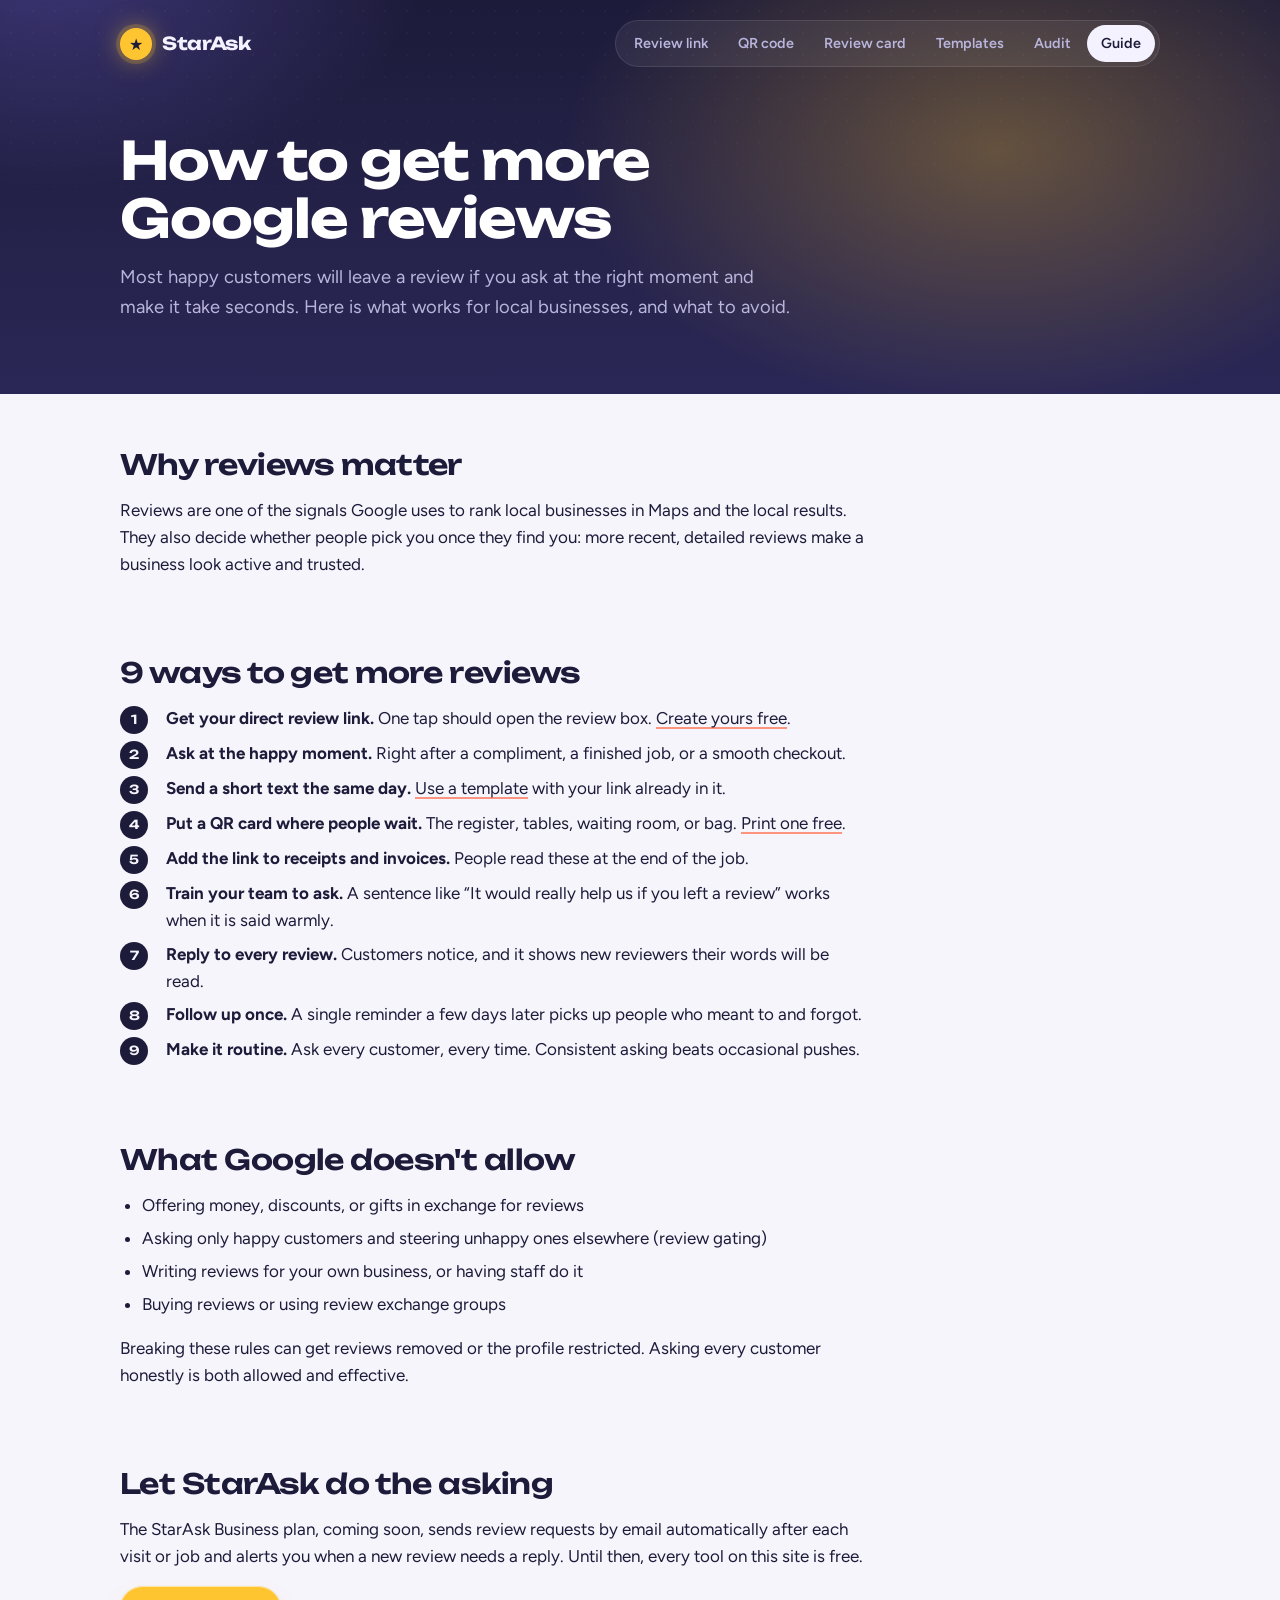
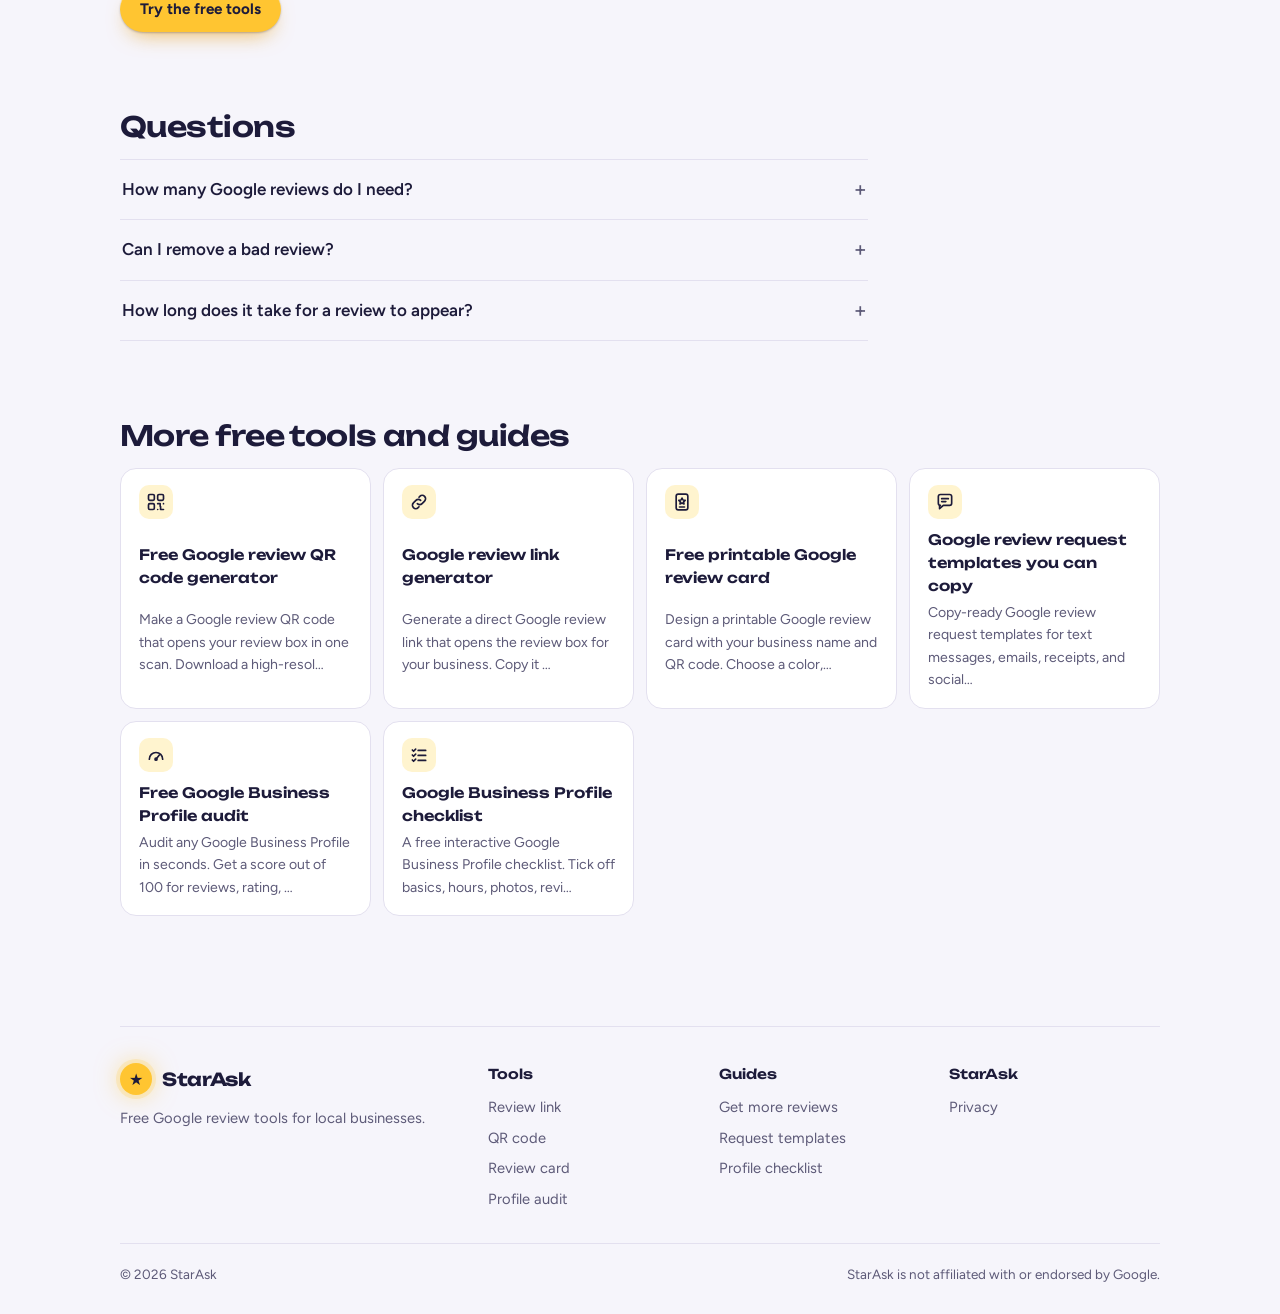
==== commit 8edc23e7: "Redesign: night hero band with live card demo, refined surfaces, tool index, quieter pricing Co-Auth" ====
--- a/get-more-google-reviews/index.html
+++ b/get-more-google-reviews/index.html
@@ -12,27 +12,30 @@
 <meta property="og:type" content="website">
 <link rel="preconnect" href="https://fonts.googleapis.com"><link rel="preconnect" href="https://fonts.gstatic.com" crossorigin><link rel="stylesheet" href="https://fonts.googleapis.com/css2?family=Unbounded:wght@600;700;800&family=Figtree:wght@400;500;600;700&family=JetBrains+Mono:wght@400&display=swap">
 <link rel="stylesheet" href="../assets/style.css">
-<script>document.documentElement.classList.add('js')</script>
 <script type="application/ld+json">[{"@context": "https://schema.org", "@type": "Article", "headline": "How to get more Google reviews", "description": "A practical guide to getting more Google reviews for a local business: when to ask, where to ask, what to say, and what Google doesn't allow.", "url": "https://getstarask.com/get-more-google-reviews/", "dateModified": "2026-10-05", "publisher": {"@type": "Organization", "name": "StarAsk"}}, {"@context": "https://schema.org", "@type": "FAQPage", "mainEntity": [{"@type": "Question", "name": "How many Google reviews do I need?", "acceptedAnswer": {"@type": "Answer", "text": "There is no fixed number. Aim to match or beat the review count of the top three businesses that rank near you, and keep new reviews coming every month."}}, {"@type": "Question", "name": "Can I remove a bad review?", "acceptedAnswer": {"@type": "Answer", "text": "Only reviews that break Google's policies, such as spam or off-topic posts, can be reported for removal. For honest negative reviews, reply politely and explain how you fixed the problem."}}, {"@type": "Question", "name": "How long does it take for a review to appear?", "acceptedAnswer": {"@type": "Answer", "text": "Most reviews show up within minutes. Some are held for a check and appear later."}}]}]</script>
 </head>
-<body>
+<body class="no-app">
+<div class="band">
 <div class="wrap">
 <header class="top">
   <a class="brand" href="../"><span class="pin"><span>&#9733;</span></span>StarAsk</a>
   <nav aria-label="Tools"><a href="../review-link-generator/">Review link</a><a href="../review-qr-code/">QR code</a><a href="../review-card/">Review card</a><a href="../review-request-templates/">Templates</a><a href="../google-business-profile-audit/">Audit</a><a href="../get-more-google-reviews/" aria-current="page">Guide</a></nav>
 </header>
-<main>
-<div class="hero"><span class="eyebrow">Guide</span><h1>How to get more Google reviews</h1><p>Most happy customers will leave a review if you ask at the right moment and make it take seconds. Here is what works for local businesses, and what to avoid.</p></div>
+<div class="hero"><h1>How to get more Google reviews</h1><p class="lede">Most happy customers will leave a review if you ask at the right moment and make it take seconds. Here is what works for local businesses, and what to avoid.</p></div>
+</div>
+</div>
+<main class="wrap">
 
 <div class="content">
 
-<section class="reveal"><h2>Why reviews matter</h2><p>Reviews are one of the signals Google uses to rank local businesses in Maps and the local results. They also decide whether people pick you once they find you: more recent, detailed reviews make a business look active and trusted.</p></section><section class="reveal"><h2>9 ways to get more reviews</h2><ol class="steps"><li><span><strong>Get your direct review link.</strong> One tap should open the review box. <a href="../review-link-generator/">Create yours free</a>.</span></li><li><span><strong>Ask at the happy moment.</strong> Right after a compliment, a finished job, or a smooth checkout.</span></li><li><span><strong>Send a short text the same day.</strong> <a href="../review-request-templates/">Use a template</a> with your link already in it.</span></li><li><span><strong>Put a QR card where people wait.</strong> The register, tables, waiting room, or bag. <a href="../review-card/">Print one free</a>.</span></li><li><span><strong>Add the link to receipts and invoices.</strong> People read these at the end of the job.</span></li><li><span><strong>Train your team to ask.</strong> A sentence like &ldquo;It would really help us if you left a review&rdquo; works when it is said warmly.</span></li><li><span><strong>Reply to every review.</strong> Customers notice, and it shows new reviewers their words will be read.</span></li><li><span><strong>Follow up once.</strong> A single reminder a few days later picks up people who meant to and forgot.</span></li><li><span><strong>Make it routine.</strong> Ask every customer, every time. Consistent asking beats occasional pushes.</span></li></ol></section><section class="reveal"><h2>What Google doesn&#x27;t allow</h2><ul><li>Offering money, discounts, or gifts in exchange for reviews</li><li>Asking only happy customers and steering unhappy ones elsewhere (review gating)</li><li>Writing reviews for your own business, or having staff do it</li><li>Buying reviews or using review exchange groups</li></ul><p>Breaking these rules can get reviews removed or the profile restricted. Asking every customer honestly is both allowed and effective.</p></section><section class="reveal"><h2>Let StarAsk do the asking</h2><p>The StarAsk Business plan, coming soon, sends review requests by email automatically after each visit or job and alerts you when a new review needs a reply. Until then, every tool on this site is free.</p><p><a class="btn" href="../">Try the free tools</a></p></section>
+<section><h2>Why reviews matter</h2><p>Reviews are one of the signals Google uses to rank local businesses in Maps and the local results. They also decide whether people pick you once they find you: more recent, detailed reviews make a business look active and trusted.</p></section><section><h2>9 ways to get more reviews</h2><ol class="steps"><li><span><strong>Get your direct review link.</strong> One tap should open the review box. <a href="../review-link-generator/">Create yours free</a>.</span></li><li><span><strong>Ask at the happy moment.</strong> Right after a compliment, a finished job, or a smooth checkout.</span></li><li><span><strong>Send a short text the same day.</strong> <a href="../review-request-templates/">Use a template</a> with your link already in it.</span></li><li><span><strong>Put a QR card where people wait.</strong> The register, tables, waiting room, or bag. <a href="../review-card/">Print one free</a>.</span></li><li><span><strong>Add the link to receipts and invoices.</strong> People read these at the end of the job.</span></li><li><span><strong>Train your team to ask.</strong> A sentence like &ldquo;It would really help us if you left a review&rdquo; works when it is said warmly.</span></li><li><span><strong>Reply to every review.</strong> Customers notice, and it shows new reviewers their words will be read.</span></li><li><span><strong>Follow up once.</strong> A single reminder a few days later picks up people who meant to and forgot.</span></li><li><span><strong>Make it routine.</strong> Ask every customer, every time. Consistent asking beats occasional pushes.</span></li></ol></section><section><h2>What Google doesn&#x27;t allow</h2><ul><li>Offering money, discounts, or gifts in exchange for reviews</li><li>Asking only happy customers and steering unhappy ones elsewhere (review gating)</li><li>Writing reviews for your own business, or having staff do it</li><li>Buying reviews or using review exchange groups</li></ul><p>Breaking these rules can get reviews removed or the profile restricted. Asking every customer honestly is both allowed and effective.</p></section><section><h2>Let StarAsk do the asking</h2><p>The StarAsk Business plan, coming soon, sends review requests by email automatically after each visit or job and alerts you when a new review needs a reply. Until then, every tool on this site is free.</p><p><a class="btn" href="../">Try the free tools</a></p></section>
 
-<section class="reveal"><h2>Questions</h2><div class="faq"><details><summary>How many Google reviews do I need?</summary><p>There is no fixed number. Aim to match or beat the review count of the top three businesses that rank near you, and keep new reviews coming every month.</p></details><details><summary>Can I remove a bad review?</summary><p>Only reviews that break Google&#x27;s policies, such as spam or off-topic posts, can be reported for removal. For honest negative reviews, reply politely and explain how you fixed the problem.</p></details><details><summary>How long does it take for a review to appear?</summary><p>Most reviews show up within minutes. Some are held for a check and appear later.</p></details></div></section>
-<section class="reveal"><h2>More free tools and guides</h2><div class="related"><a href="../review-qr-code/"><svg class="ic rel-ic" viewBox="0 0 24 24" fill="none" stroke="currentColor" stroke-width="2" stroke-linecap="round" stroke-linejoin="round" aria-hidden="true"><rect x="3" y="3" width="7" height="7" rx="1.5"/><rect x="14" y="3" width="7" height="7" rx="1.5"/><rect x="3" y="14" width="7" height="7" rx="1.5"/><path d="M14 14h3v3M21 14v.01M14 21h.01M17.5 17.5V21H21"/></svg><strong>Free Google review QR code generator</strong><span>Make a Google review QR code that opens your review box in one scan. Download a high-resol&hellip;</span></a><a href="../review-link-generator/"><svg class="ic rel-ic" viewBox="0 0 24 24" fill="none" stroke="currentColor" stroke-width="2" stroke-linecap="round" stroke-linejoin="round" aria-hidden="true"><path d="M10 14a4 4 0 0 0 5.7 0l3-3a4 4 0 0 0-5.7-5.7l-1 1"/><path d="M14 10a4 4 0 0 0-5.7 0l-3 3a4 4 0 0 0 5.7 5.7l1-1"/></svg><strong>Google review link generator</strong><span>Generate a direct Google review link that opens the review box for your business. Copy it &hellip;</span></a><a href="../review-card/"><svg class="ic rel-ic" viewBox="0 0 24 24" fill="none" stroke="currentColor" stroke-width="2" stroke-linecap="round" stroke-linejoin="round" aria-hidden="true"><rect x="5" y="2.5" width="14" height="19" rx="2.5"/><path d="M12 7.2l1.2 2.4 2.6.4-1.9 1.8.5 2.6-2.4-1.3-2.4 1.3.5-2.6-1.9-1.8 2.6-.4z"/><path d="M9 18h6"/></svg><strong>Free printable Google review card</strong><span>Design a printable Google review card with your business name and QR code. Choose a color,&hellip;</span></a><a href="../review-request-templates/"><svg class="ic rel-ic" viewBox="0 0 24 24" fill="none" stroke="currentColor" stroke-width="2" stroke-linecap="round" stroke-linejoin="round" aria-hidden="true"><path d="M4 5.5A2.5 2.5 0 0 1 6.5 3h11A2.5 2.5 0 0 1 20 5.5v8a2.5 2.5 0 0 1-2.5 2.5H10l-4.5 4v-4H6.5A2.5 2.5 0 0 1 4 13.5z"/><path d="M8 8h8M8 11.5h5"/></svg><strong>Google review request templates you can copy</strong><span>Copy-ready Google review request templates for text messages, emails, receipts, and social&hellip;</span></a><a href="../google-business-profile-audit/"><svg class="ic rel-ic" viewBox="0 0 24 24" fill="none" stroke="currentColor" stroke-width="2" stroke-linecap="round" stroke-linejoin="round" aria-hidden="true"><path d="M4 17a8 8 0 1 1 16 0"/><path d="M12 17l4-5"/><circle cx="12" cy="17" r="1.2"/></svg><strong>Free Google Business Profile audit</strong><span>Audit any Google Business Profile in seconds. Get a score out of 100 for reviews, rating, &hellip;</span></a><a href="../google-business-profile-checklist/"><svg class="ic rel-ic" viewBox="0 0 24 24" fill="none" stroke="currentColor" stroke-width="2" stroke-linecap="round" stroke-linejoin="round" aria-hidden="true"><path d="M4 6l1.5 1.5L8 5M4 12l1.5 1.5L8 11M4 18l1.5 1.5L8 17"/><path d="M11 6.5h9M11 12.5h9M11 18.5h9"/></svg><strong>Google Business Profile checklist</strong><span>A free interactive Google Business Profile checklist. Tick off basics, hours, photos, revi&hellip;</span></a></div></section>
+<section><h2>Questions</h2><div class="faq"><details><summary>How many Google reviews do I need?</summary><p>There is no fixed number. Aim to match or beat the review count of the top three businesses that rank near you, and keep new reviews coming every month.</p></details><details><summary>Can I remove a bad review?</summary><p>Only reviews that break Google&#x27;s policies, such as spam or off-topic posts, can be reported for removal. For honest negative reviews, reply politely and explain how you fixed the problem.</p></details><details><summary>How long does it take for a review to appear?</summary><p>Most reviews show up within minutes. Some are held for a check and appear later.</p></details></div></section>
+<section><h2>More free tools and guides</h2><div class="related"><a href="../review-qr-code/"><svg class="ic rel-ic" viewBox="0 0 24 24" fill="none" stroke="currentColor" stroke-width="2" stroke-linecap="round" stroke-linejoin="round" aria-hidden="true"><rect x="3" y="3" width="7" height="7" rx="1.5"/><rect x="14" y="3" width="7" height="7" rx="1.5"/><rect x="3" y="14" width="7" height="7" rx="1.5"/><path d="M14 14h3v3M21 14v.01M14 21h.01M17.5 17.5V21H21"/></svg><strong>Free Google review QR code generator</strong><span>Make a Google review QR code that opens your review box in one scan. Download a high-resol&hellip;</span></a><a href="../review-link-generator/"><svg class="ic rel-ic" viewBox="0 0 24 24" fill="none" stroke="currentColor" stroke-width="2" stroke-linecap="round" stroke-linejoin="round" aria-hidden="true"><path d="M10 14a4 4 0 0 0 5.7 0l3-3a4 4 0 0 0-5.7-5.7l-1 1"/><path d="M14 10a4 4 0 0 0-5.7 0l-3 3a4 4 0 0 0 5.7 5.7l1-1"/></svg><strong>Google review link generator</strong><span>Generate a direct Google review link that opens the review box for your business. Copy it &hellip;</span></a><a href="../review-card/"><svg class="ic rel-ic" viewBox="0 0 24 24" fill="none" stroke="currentColor" stroke-width="2" stroke-linecap="round" stroke-linejoin="round" aria-hidden="true"><rect x="5" y="2.5" width="14" height="19" rx="2.5"/><path d="M12 7.2l1.2 2.4 2.6.4-1.9 1.8.5 2.6-2.4-1.3-2.4 1.3.5-2.6-1.9-1.8 2.6-.4z"/><path d="M9 18h6"/></svg><strong>Free printable Google review card</strong><span>Design a printable Google review card with your business name and QR code. Choose a color,&hellip;</span></a><a href="../review-request-templates/"><svg class="ic rel-ic" viewBox="0 0 24 24" fill="none" stroke="currentColor" stroke-width="2" stroke-linecap="round" stroke-linejoin="round" aria-hidden="true"><path d="M4 5.5A2.5 2.5 0 0 1 6.5 3h11A2.5 2.5 0 0 1 20 5.5v8a2.5 2.5 0 0 1-2.5 2.5H10l-4.5 4v-4H6.5A2.5 2.5 0 0 1 4 13.5z"/><path d="M8 8h8M8 11.5h5"/></svg><strong>Google review request templates you can copy</strong><span>Copy-ready Google review request templates for text messages, emails, receipts, and social&hellip;</span></a><a href="../google-business-profile-audit/"><svg class="ic rel-ic" viewBox="0 0 24 24" fill="none" stroke="currentColor" stroke-width="2" stroke-linecap="round" stroke-linejoin="round" aria-hidden="true"><path d="M4 17a8 8 0 1 1 16 0"/><path d="M12 17l4-5"/><circle cx="12" cy="17" r="1.2"/></svg><strong>Free Google Business Profile audit</strong><span>Audit any Google Business Profile in seconds. Get a score out of 100 for reviews, rating, &hellip;</span></a><a href="../google-business-profile-checklist/"><svg class="ic rel-ic" viewBox="0 0 24 24" fill="none" stroke="currentColor" stroke-width="2" stroke-linecap="round" stroke-linejoin="round" aria-hidden="true"><path d="M4 6l1.5 1.5L8 5M4 12l1.5 1.5L8 11M4 18l1.5 1.5L8 17"/><path d="M11 6.5h9M11 12.5h9M11 18.5h9"/></svg><strong>Google Business Profile checklist</strong><span>A free interactive Google Business Profile checklist. Tick off basics, hours, photos, revi&hellip;</span></a></div></section>
 </div>
 </main>
-<footer class="foot">
+<footer class="wrap">
+<div class="foot">
   <div class="foot-brand">
     <a class="brand" href="../"><span class="pin"><span>&#9733;</span></span>StarAsk</a>
     <p>Free Google review tools for local businesses.</p>
@@ -42,14 +45,9 @@
     <div><h4>Guides</h4><a href="../get-more-google-reviews/">Get more reviews</a><a href="../review-request-templates/">Request templates</a><a href="../google-business-profile-checklist/">Profile checklist</a></div>
     <div><h4>StarAsk</h4><a href="../privacy/">Privacy</a></div>
   </div>
-  <p class="foot-bottom">&copy; 2026 StarAsk &middot; StarAsk is not affiliated with or endorsed by Google.</p>
+  <p class="foot-bottom"><span>&copy; 2026 StarAsk</span><span>StarAsk is not affiliated with or endorsed by Google.</span></p>
+</div>
 </footer>
-</div>
-<script>
-(function(){var els=document.querySelectorAll('.reveal');
-if(!('IntersectionObserver' in window)){els.forEach(function(e){e.classList.add('in');});return;}
-var io=new IntersectionObserver(function(es){es.forEach(function(e){if(e.isIntersecting){e.target.classList.add('in');io.unobserve(e.target);}});},{rootMargin:'0px 0px -8% 0px'});
-els.forEach(function(e){io.observe(e);});})();
-</script>
+
 </body>
 </html>
--- a/assets/style.css
+++ b/assets/style.css
@@ -1,294 +1,304 @@
-/* StarAsk — "counter sticker" identity: marigold star color, ink-navy outlines, hard offset shadows like a sticker on a shop counter.
-   Layout: one centered column, tool panel up top, guide content below. */
+/* StarAsk — "after hours at the counter".
+   A night-indigo band holds the hero, where a lit review card stands on the counter like a sign in a shop window.
+   Below it the page turns to cool daylight paper. Marigold is the star color and the only loud accent. */
 :root{
-  --bg:#fffaf0; --surface:#ffffff; --ink:#1d1b3a; --muted:#5b5875; --line:#1d1b3a; --hair:#e6e1d3;
-  --brand:#ffc531; --brand-ink:#1d1b3a; --brand-soft:#fff1c7;
-  --pop:#ff6b4a; --pop-soft:#ffe3db;
-  --good:#1f7a4a; --bad:#c3332a; --shadow:#1d1b3a;
+  --paper:#f6f5fb; --surface:#ffffff; --ink:#1d1b3a; --muted:#5d5a78; --hair:#e3e0ef; --tint:#efedfa;
+  --brand:#ffc531; --brand-ink:#1d1b3a; --brand-soft:#fff4cf; --pop:#ff6b4a; --pop-soft:#ffe6df;
+  --good:#1f7a4a; --good-soft:#dcf3e6; --bad:#c3332a;
+  --night:#1d1b3a; --night-2:#2a2756; --on-night:#f4f2ff; --on-night-muted:#b9b5dc;
   --display:"Unbounded","Arial Black",system-ui,sans-serif;
   --body:"Figtree","Segoe UI",system-ui,sans-serif;
   --mono:"JetBrains Mono",ui-monospace,Menlo,monospace;
+  --r-lg:24px; --r-md:16px; --r-sm:10px;
+  --lift:0 1px 0 rgba(29,27,58,.04),0 18px 40px -22px rgba(29,27,58,.28);
+  --lift-hi:0 1px 0 rgba(29,27,58,.04),0 30px 60px -28px rgba(29,27,58,.38);
 }
 @media (prefers-color-scheme: dark){:root:not([data-theme="light"]){
-  --bg:#15142b; --surface:#1f1d3d; --ink:#f6f2e6; --muted:#b2aecb; --line:#f6f2e6; --hair:#36345a;
-  --brand:#ffc531; --brand-ink:#1d1b3a; --brand-soft:#3a3320;
-  --pop:#ff8a6e; --pop-soft:#4a2a24;
-  --good:#5fd08e; --bad:#ff7b70; --shadow:#000000; color-scheme:dark }}
+  --paper:#16143a; --surface:#211f4a; --ink:#f3f1ff; --muted:#b0acd0; --hair:#35325f; --tint:#2a2858;
+  --brand-soft:#3b3424; --pop:#ff8a6e; --pop-soft:#4a2a2a; --good:#5fd08e; --good-soft:#1f3b33; --bad:#ff7b70;
+  --night:#100e2c; --night-2:#211e4d;
+  --lift:0 0 0 1px rgba(255,255,255,.02),0 18px 40px -22px rgba(0,0,0,.6);
+  --lift-hi:0 0 0 1px rgba(255,255,255,.03),0 30px 60px -28px rgba(0,0,0,.7); color-scheme:dark }}
 :root[data-theme="dark"]{
-  --bg:#15142b; --surface:#1f1d3d; --ink:#f6f2e6; --muted:#b2aecb; --line:#f6f2e6; --hair:#36345a;
-  --brand:#ffc531; --brand-ink:#1d1b3a; --brand-soft:#3a3320;
-  --pop:#ff8a6e; --pop-soft:#4a2a24;
-  --good:#5fd08e; --bad:#ff7b70; --shadow:#000000; color-scheme:dark }
+  --paper:#16143a; --surface:#211f4a; --ink:#f3f1ff; --muted:#b0acd0; --hair:#35325f; --tint:#2a2858;
+  --brand-soft:#3b3424; --pop:#ff8a6e; --pop-soft:#4a2a2a; --good:#5fd08e; --good-soft:#1f3b33; --bad:#ff7b70;
+  --night:#100e2c; --night-2:#211e4d;
+  --lift:0 0 0 1px rgba(255,255,255,.02),0 18px 40px -22px rgba(0,0,0,.6);
+  --lift-hi:0 0 0 1px rgba(255,255,255,.03),0 30px 60px -28px rgba(0,0,0,.7); color-scheme:dark }
 
 *{box-sizing:border-box}
 [hidden]{display:none!important}
-html{-webkit-text-size-adjust:100%}
-body{margin:0;background:
-  radial-gradient(900px 520px at 8% -8%, color-mix(in srgb,var(--brand) 24%,transparent), transparent 62%),
-  radial-gradient(760px 480px at 100% 2%, color-mix(in srgb,var(--pop) 13%,transparent), transparent 62%),
-  var(--bg);color:var(--ink);font-family:var(--body);font-size:17px;line-height:1.6;padding-inline:16px;padding-block:0 64px}
-.wrap{max-width:1000px;margin-inline:auto}
-h1,h2,h3{font-family:var(--display);line-height:1.12;text-wrap:balance;margin:0;letter-spacing:-.01em}
-h1{font-size:clamp(1.8rem,4.6vw,3rem);font-weight:800}
-h2{font-size:clamp(1.25rem,2.6vw,1.6rem);font-weight:700}
-h3{font-size:1rem;font-weight:600}
+html{-webkit-text-size-adjust:100%;scroll-behavior:smooth;scroll-padding-top:24px}
+body{margin:0;background:var(--paper);color:var(--ink);font-family:var(--body);font-size:17px;line-height:1.6;-webkit-font-smoothing:antialiased}
+.wrap{max-width:1080px;margin-inline:auto;padding-inline:20px}
+@media (max-width:520px){.wrap{padding-inline:16px}}
+h1,h2,h3{font-family:var(--display);line-height:1.1;text-wrap:balance;margin:0;letter-spacing:-.02em}
+h1{font-size:clamp(2rem,4.6vw,3.3rem);font-weight:700}
+h2{font-size:clamp(1.3rem,2.4vw,1.75rem);font-weight:600}
+h3{font-size:1.02rem;font-weight:600;letter-spacing:-.01em}
 p{margin:0}
-a{color:var(--ink);text-decoration-color:var(--pop);text-decoration-thickness:2px;text-underline-offset:3px}
-:focus-visible{outline:3px solid var(--pop);outline-offset:2px}
+a{color:inherit;text-decoration-color:color-mix(in srgb,var(--pop) 70%,transparent);text-decoration-thickness:2px;text-underline-offset:3px}
+:focus-visible{outline:3px solid var(--brand);outline-offset:2px;border-radius:6px}
 .muted{color:var(--muted)}
 .hint{font-size:.88rem;color:var(--muted)}
-
-/* header / footer */
-.top{position:sticky;top:10px;z-index:20;display:flex;flex-wrap:wrap;gap:8px 24px;align-items:center;justify-content:space-between;
-  margin:12px 0 44px;padding:8px 10px 8px 14px;border:2px solid var(--line);border-radius:999px;
-  background:color-mix(in srgb,var(--surface) 80%,transparent);-webkit-backdrop-filter:blur(14px) saturate(1.5);backdrop-filter:blur(14px) saturate(1.5);
-  box-shadow:3px 3px 0 var(--shadow)}
-.brand{display:flex;align-items:center;gap:10px;font-family:var(--display);font-weight:800;font-size:1.15rem;color:var(--ink);text-decoration:none}
-.pin{width:34px;height:34px;border-radius:50%;background:var(--brand);border:2px solid var(--line);box-shadow:2px 2px 0 var(--shadow);display:grid;place-items:center;flex:none}
-.pin span{color:var(--brand-ink);font-size:17px;line-height:1}
-.top nav{display:flex;flex-wrap:wrap;gap:4px}
-.top nav a{text-decoration:none;color:var(--ink);font-weight:600;font-size:.92rem;padding:6px 12px;border-radius:999px;border:2px solid transparent}
-.top nav a:hover{border-color:var(--line)}
-.top nav a[aria-current="page"]{background:var(--brand);color:var(--brand-ink);border-color:var(--line)}
-@media (max-width:760px){.top{border-radius:20px;padding:10px 12px}.top>nav{width:100%;flex-wrap:nowrap;overflow-x:auto;scrollbar-width:none;margin-inline:-4px;-webkit-mask-image:linear-gradient(90deg,#000 82%,transparent);mask-image:linear-gradient(90deg,#000 82%,transparent)}.top>nav::-webkit-scrollbar{display:none}.top>nav a{white-space:nowrap}}
-.foot{margin-top:88px;padding:28px;border:2px solid var(--line);border-radius:20px;background:var(--surface);box-shadow:5px 5px 0 var(--shadow);
-  display:grid;grid-template-columns:minmax(0,1fr) minmax(0,2fr);gap:28px;font-size:.92rem;color:var(--muted)}
-@media (max-width:760px){.foot{grid-template-columns:minmax(0,1fr);padding:22px}}
-.foot-brand{display:grid;gap:10px;align-content:start}
-.foot-cols{display:grid;grid-template-columns:repeat(auto-fit,minmax(140px,1fr));gap:20px}
-.foot-cols div{display:grid;gap:6px;align-content:start}
-.foot h4{margin:0 0 4px;font-family:var(--display);font-size:.8rem;letter-spacing:.06em;text-transform:uppercase;color:var(--ink)}
-.foot-cols a{color:var(--muted);text-decoration:none}
-.foot-cols a:hover{color:var(--ink);text-decoration:underline;text-decoration-color:var(--pop)}
-.foot-bottom{grid-column:1/-1;border-top:2px solid var(--hair);padding-top:16px;font-size:.84rem}
-
-/* hero */
-.hero{display:grid;gap:14px;margin-bottom:32px}
-.hero p{max-width:62ch;color:var(--muted);font-size:1.1rem}
-.eyebrow{justify-self:start;font-family:var(--display);font-size:.72rem;letter-spacing:.06em;text-transform:uppercase;font-weight:700;background:var(--pop);color:#ffffff;padding:5px 10px;border-radius:6px;transform:rotate(-1.5deg)}
-
-/* tool */
-.tool{display:grid;grid-template-columns:minmax(0,1.35fr) minmax(0,1fr);gap:22px;margin-bottom:64px}
-@media (max-width:760px){.tool{grid-template-columns:minmax(0,1fr)}}
+.ic{width:1.15em;height:1.15em;flex:none;vertical-align:-.2em}
+
+/* ---------- night band (header + hero) ---------- */
+.band{position:relative;color:var(--on-night);overflow:hidden;
+  background:
+    radial-gradient(700px 420px at 78% 38%,rgba(255,197,49,.30),transparent 62%),
+    radial-gradient(620px 380px at 4% -10%,rgba(132,116,255,.30),transparent 60%),
+    linear-gradient(180deg,var(--night),var(--night-2));
+  padding-bottom:72px}
+.band::after{content:"";position:absolute;inset:0;pointer-events:none;opacity:.5;
+  background-image:radial-gradient(rgba(255,255,255,.07) 1px,transparent 1px);background-size:22px 22px;
+  -webkit-mask-image:linear-gradient(180deg,#000,transparent 80%);mask-image:linear-gradient(180deg,#000,transparent 80%)}
+.band>.wrap{position:relative;z-index:1}
+.has-app .band{padding-bottom:150px}
+.band a{color:var(--on-night)}
+
+.top{display:flex;flex-wrap:wrap;gap:10px 24px;align-items:center;justify-content:space-between;padding:20px 0 0}
+.brand{display:flex;align-items:center;gap:10px;font-family:var(--display);font-weight:700;font-size:1.12rem;text-decoration:none;letter-spacing:-.02em}
+.pin{width:32px;height:32px;border-radius:50%;background:var(--brand);display:grid;place-items:center;flex:none;
+  box-shadow:0 0 0 4px rgba(255,197,49,.18),0 0 24px rgba(255,197,49,.55)}
+.pin span{color:var(--brand-ink);font-size:16px;line-height:1}
+.top nav{display:flex;gap:2px;padding:4px;border-radius:999px;background:rgba(255,255,255,.06);border:1px solid rgba(255,255,255,.10)}
+.top nav a{text-decoration:none;font-weight:600;font-size:.9rem;padding:7px 14px;border-radius:999px;color:var(--on-night-muted);transition:color .15s,background .15s}
+.top nav a:hover{color:var(--on-night);background:rgba(255,255,255,.07)}
+.top nav a[aria-current="page"]{background:var(--on-night);color:var(--night)}
+@media (max-width:860px){
+  .top nav{width:100%;overflow-x:auto;scrollbar-width:none;
+    -webkit-mask-image:linear-gradient(90deg,#000 85%,transparent);mask-image:linear-gradient(90deg,#000 85%,transparent)}
+  .top nav::-webkit-scrollbar{display:none}
+  .top nav a{white-space:nowrap}}
+
+.hero{display:grid;gap:16px;padding-top:64px;max-width:760px}
+.hero h1{color:#ffffff}
+.lede{font-size:1.15rem;color:var(--on-night-muted);max-width:56ch}
+
+/* home hero: live card demo */
+.hero-home{max-width:none;grid-template-columns:minmax(0,1.05fr) minmax(0,.95fr);align-items:center;gap:40px;padding-top:56px}
+@media (max-width:860px){.hero-home{grid-template-columns:minmax(0,1fr);gap:28px}}
+.hero-copy{display:grid;gap:20px}
+.hero-home h1{font-size:clamp(2.3rem,5.4vw,4rem);line-height:1.02}
+.try{display:grid;gap:8px;max-width:520px;margin-top:6px}
+.try label{font-weight:600;font-size:.92rem;color:var(--on-night-muted)}
+.try-row{display:flex;gap:8px;padding:6px;border-radius:999px;background:rgba(255,255,255,.08);border:1px solid rgba(255,255,255,.18);
+  transition:border-color .15s,box-shadow .15s}
+.try-row:focus-within{border-color:var(--brand);box-shadow:0 0 0 4px rgba(255,197,49,.18)}
+.try input[type=text]{flex:1;box-shadow:none;border-radius:999px;min-width:0;font:inherit;font-size:1.02rem;background:transparent;border:0;outline:0;color:#fff;padding:8px 14px}
+.try input[type=text]:focus{box-shadow:none;border:0}
+.try input::placeholder{color:rgba(244,242,255,.45)}
+.try-note{font-size:.88rem;color:var(--on-night-muted)}
+@media (max-width:440px){.try-row{border-radius:18px;flex-direction:column}.try-row button{width:100%}}
+
+.stage{position:relative;height:520px;display:grid;place-items:center;perspective:1400px}
+.stand{--ry:-14deg;--rx:6deg;position:relative;width:min(300px,66vw);padding:12px;border-radius:26px;
+  background:linear-gradient(140deg,rgba(255,255,255,.28),rgba(255,255,255,.06));border:1px solid rgba(255,255,255,.35);
+  -webkit-backdrop-filter:blur(6px);backdrop-filter:blur(6px);
+  transform:rotateY(var(--ry)) rotateX(var(--rx));transform-style:preserve-3d;transition:transform .5s cubic-bezier(.2,.7,.2,1);
+  box-shadow:0 50px 80px -30px rgba(0,0,0,.6),0 0 90px -10px rgba(255,197,49,.35);animation:standIn 1.1s cubic-bezier(.2,.8,.2,1) both}
+.stand canvas{display:block;width:100%;height:auto;border-radius:16px}
+.shine{position:absolute;inset:12px;border-radius:16px;pointer-events:none;
+  background:linear-gradient(115deg,rgba(255,255,255,.35) 0%,rgba(255,255,255,0) 28%,rgba(255,255,255,0) 70%,rgba(255,255,255,.12) 100%)}
+.base{position:absolute;bottom:22px;left:50%;width:min(340px,74vw);height:30px;transform:translateX(-50%);border-radius:50%;
+  background:radial-gradient(closest-side,rgba(0,0,0,.45),transparent);filter:blur(4px)}
+@keyframes standIn{from{opacity:0;transform:translateY(40px) rotateY(-38deg) rotateX(14deg)}}
+@media (max-width:860px){.stage{height:auto;padding:10px 0 30px}.stand{width:min(240px,62vw)}.base{bottom:4px}}
+
+/* ---------- main column ---------- */
+main.wrap{position:relative;z-index:2}
+.has-app main.wrap>.tool,.has-app main.wrap>.audit{margin-top:-110px}
+.no-app main.wrap{padding-top:56px}
+.panel{background:var(--surface);border:1px solid var(--hair);border-radius:var(--r-lg);padding:26px;box-shadow:var(--lift)}
+@media (max-width:520px){.panel{padding:20px}}
+
+label{display:block;font-weight:600;margin-bottom:6px}
+input[type=text]{width:100%;font:inherit;font-size:.98rem;padding:12px 14px;border:1px solid var(--hair);border-radius:var(--r-sm);background:var(--paper);color:var(--ink);transition:border-color .15s,box-shadow .15s}
+input[type=text]:focus{outline:none;border-color:var(--ink);box-shadow:0 0 0 4px color-mix(in srgb,var(--brand) 45%,transparent)}
+input.mono{font-family:var(--mono);font-size:.86rem}
+.field{display:grid;gap:4px;margin-bottom:16px}
+.row{display:flex;flex-wrap:wrap;gap:10px}
+
+button,.btn{font:inherit;font-weight:700;font-size:.95rem;border-radius:999px;padding:11px 20px;cursor:pointer;border:0;
+  background:var(--brand);color:var(--brand-ink);text-decoration:none;display:inline-flex;align-items:center;justify-content:center;gap:8px;
+  box-shadow:inset 0 1px 0 rgba(255,255,255,.55),0 1px 2px rgba(29,27,58,.25),0 10px 22px -10px rgba(230,150,0,.75);
+  transition:transform .12s,box-shadow .12s,background .12s}
+button:hover,.btn:hover{transform:translateY(-1px);box-shadow:inset 0 1px 0 rgba(255,255,255,.55),0 2px 4px rgba(29,27,58,.25),0 14px 26px -10px rgba(230,150,0,.85)}
+button:active,.btn:active{transform:translateY(1px)}
+button.ghost,.btn.ghost{background:var(--surface);color:var(--ink);box-shadow:inset 0 0 0 1px var(--hair),0 1px 2px rgba(29,27,58,.08)}
+button.ghost:hover,.btn.ghost:hover{box-shadow:inset 0 0 0 1px var(--ink),0 6px 14px -8px rgba(29,27,58,.3)}
+.btn.soon{cursor:default;opacity:.7}
+.btn.soon:hover{transform:none}
+
+/* ---------- review tool ---------- */
+.tool{display:grid;grid-template-columns:minmax(0,1.3fr) minmax(0,1fr);gap:20px;margin-bottom:88px}
+@media (max-width:820px){.tool{grid-template-columns:minmax(0,1fr)}}
 .tool>*{min-width:0}
-.panel{background:var(--surface);border:2px solid var(--line);border-radius:16px;padding:22px;box-shadow:5px 5px 0 var(--shadow)}
-label{display:block;font-weight:700;margin-bottom:6px}
-input[type=text]{width:100%;font:inherit;font-size:.98rem;padding:11px 13px;border:2px solid var(--line);border-radius:10px;background:var(--bg);color:var(--ink)}
-input[type=text]:focus{outline:none;box-shadow:0 0 0 3px var(--brand)}
-input.mono{font-family:var(--mono);font-size:.86rem}
-.field{display:grid;gap:4px;margin-bottom:14px}
-.row{display:flex;flex-wrap:wrap;gap:10px}
-button,.btn{font:inherit;font-weight:700;font-size:.95rem;border-radius:999px;padding:10px 18px;cursor:pointer;border:2px solid var(--line);background:var(--brand);color:var(--brand-ink);text-decoration:none;display:inline-block;box-shadow:3px 3px 0 var(--shadow);transition:transform .08s,box-shadow .08s}
-button:hover,.btn:hover{transform:translate(-1px,-1px);box-shadow:4px 4px 0 var(--shadow)}
-button:active,.btn:active{transform:translate(2px,2px);box-shadow:1px 1px 0 var(--shadow)}
-button.ghost,.btn.ghost{background:var(--surface);color:var(--ink)}
-.out{display:grid;gap:12px;margin-top:16px}
-.linkbox{font-family:var(--mono);font-size:.82rem;background:var(--brand-soft);border:2px dashed var(--line);padding:10px 12px;border-radius:10px;overflow-wrap:anywhere}
-.msg{white-space:pre-wrap;overflow-wrap:anywhere;font-size:.95rem;background:var(--bg);border:2px solid var(--hair);border-radius:10px;padding:12px}
+.out{display:grid;gap:12px;margin-top:18px;padding-top:18px;border-top:1px dashed var(--hair)}
+.linkbox{font-family:var(--mono);font-size:.82rem;background:var(--brand-soft);border:1px solid color-mix(in srgb,var(--brand) 60%,transparent);padding:11px 13px;border-radius:var(--r-sm);overflow-wrap:anywhere}
+.msg{white-space:pre-wrap;overflow-wrap:anywhere;font-size:.95rem;background:var(--paper);border:1px solid var(--hair);border-radius:var(--r-sm);padding:12px 14px}
 .err{color:var(--bad);font-size:.92rem;font-weight:600}
 .status{font-size:.9rem;color:var(--good);font-weight:600;min-height:1.4em}
 .howto{margin-top:6px;font-size:.9rem}
-.howto summary{cursor:pointer;font-weight:700;text-decoration:underline;text-decoration-color:var(--pop);text-decoration-thickness:2px;text-underline-offset:3px}
+.howto summary{cursor:pointer;font-weight:600;color:var(--muted)}
 .howto ol{margin:8px 0 0;padding-left:20px;display:grid;gap:4px;color:var(--muted)}
-
-/* card preview */
-.cardside{display:grid;gap:14px;justify-items:center;align-content:start;text-align:center;background:var(--brand-soft)}
-.cardside canvas{width:100%;max-width:300px;height:auto;border-radius:12px;border:2px solid var(--line);box-shadow:4px 4px 0 var(--shadow);transform:rotate(1.5deg)}
-.tabs{display:flex;gap:8px;flex-wrap:wrap;justify-content:center}
-.tabs button{padding:6px 14px;font-size:.85rem;box-shadow:2px 2px 0 var(--shadow)}
-.tabs button[aria-pressed="false"]{background:var(--surface);color:var(--ink)}
-
-/* content */
-.content{display:grid;gap:48px}
-.content section{display:grid;gap:14px;max-width:70ch}
+.cardside{display:grid;gap:16px;justify-items:center;align-content:start;text-align:center;
+  background:radial-gradient(420px 320px at 50% 30%,color-mix(in srgb,var(--brand) 22%,transparent),transparent 70%),var(--surface)}
+.cardside canvas{width:100%;max-width:280px;height:auto;border-radius:14px;box-shadow:0 30px 50px -24px rgba(29,27,58,.5),0 0 0 1px rgba(29,27,58,.08)}
+.tabs{display:flex;gap:4px;padding:4px;border-radius:999px;background:var(--tint)}
+.tabs button{padding:6px 14px;font-size:.85rem;box-shadow:none;background:transparent;color:var(--muted)}
+.tabs button:hover{transform:none;box-shadow:none;color:var(--ink)}
+.tabs button[aria-pressed="true"]{background:var(--surface);color:var(--ink);box-shadow:0 1px 3px rgba(29,27,58,.18)}
+
+/* search combobox */
+.combo{position:relative}
+.results{position:absolute;left:0;right:0;top:calc(100% + 6px);z-index:5;list-style:none;margin:0;padding:6px;background:var(--surface);border:1px solid var(--hair);border-radius:var(--r-md);box-shadow:var(--lift-hi);display:grid;gap:2px;max-height:320px;overflow:auto}
+.results li{display:grid;padding:9px 11px;border-radius:var(--r-sm);cursor:pointer}
+.results li strong{font-weight:700}
+.results li span{font-size:.86rem;color:var(--muted)}
+.results li:hover,.results li[aria-selected="true"]{background:var(--tint)}
+.results li.empty{cursor:default;color:var(--muted)}
+.linkish{background:none!important;box-shadow:none!important;padding:4px 0!important;color:var(--muted)!important;font-weight:600;font-size:.88rem;text-decoration:underline;text-underline-offset:3px;justify-self:start;transform:none!important}
+
+/* ---------- content ---------- */
+.content{display:grid;gap:80px}
+.content section{display:grid;gap:16px;max-width:68ch}
 .content ol,.content ul{margin:0;padding-left:22px;display:grid;gap:6px}
 .steps{counter-reset:s;list-style:none;padding:0!important}
-.steps li{counter-increment:s;display:grid;grid-template-columns:36px minmax(0,1fr);gap:12px}
-.steps li::before{content:counter(s);width:32px;height:32px;border-radius:50%;background:var(--brand);color:var(--brand-ink);border:2px solid var(--line);font-family:var(--display);font-weight:700;display:grid;place-items:center;font-size:.85rem}
-.faq{display:grid;gap:12px}
-.faq details{background:var(--surface);border:2px solid var(--line);border-radius:12px;padding:12px 16px}
-.faq summary{cursor:pointer;font-weight:700}
+.steps li{counter-increment:s;display:grid;grid-template-columns:34px minmax(0,1fr);gap:12px;align-items:start}
+.steps li::before{content:counter(s);width:28px;height:28px;border-radius:50%;background:var(--ink);color:var(--paper);font-family:var(--display);font-weight:600;display:grid;place-items:center;font-size:.78rem;margin-top:1px}
+.faq{display:grid;gap:0;border-top:1px solid var(--hair)}
+.faq details{border-bottom:1px solid var(--hair);padding:16px 2px}
+.faq summary{cursor:pointer;font-weight:600;list-style:none;display:flex;justify-content:space-between;gap:16px}
+.faq summary::-webkit-details-marker{display:none}
+.faq summary::after{content:"+";font-family:var(--display);font-weight:400;color:var(--muted);transition:transform .2s}
+.faq details[open] summary::after{transform:rotate(45deg)}
 .faq p{margin-top:8px;color:var(--muted)}
-.related{display:grid;grid-template-columns:repeat(auto-fit,minmax(220px,1fr));gap:14px}
-.related a{display:grid;gap:4px;justify-items:start;background:var(--surface);border:2px solid var(--line);border-radius:12px;padding:14px 16px;text-decoration:none;color:var(--ink);box-shadow:3px 3px 0 var(--shadow);transition:transform .08s}
-.related a strong{font-family:var(--display);font-size:.92rem;font-weight:700}
-.related a span{display:block;font-size:.88rem;color:var(--muted);margin-top:4px}
-.related a:hover{transform:translate(-2px,-2px)}
-
-/* templates */
-.tpls{display:grid;gap:16px}
-.tpl{display:grid;gap:10px;background:var(--surface);border:2px solid var(--line);border-radius:12px;padding:16px}
+.content section:has(.related){max-width:none}
+.related{display:grid;grid-template-columns:repeat(auto-fit,minmax(230px,1fr));gap:12px}
+.related a{display:grid;gap:4px;justify-items:start;background:var(--surface);border:1px solid var(--hair);border-radius:var(--r-md);padding:16px 18px;text-decoration:none;transition:border-color .15s,box-shadow .15s}
+.related a:hover{border-color:var(--ink);box-shadow:var(--lift)}
+.related a strong{font-family:var(--display);font-size:.9rem;font-weight:600}
+.related a span{font-size:.88rem;color:var(--muted)}
+.rel-ic{width:34px;height:34px;padding:7px;border-radius:10px;background:var(--brand-soft);color:var(--ink);margin-bottom:6px}
+
+/* home: how it works */
+.content section.how,.content section.toolset,.content section.pricing{max-width:none}
+.how-steps{list-style:none;padding:0!important;display:grid!important;grid-template-columns:repeat(3,minmax(0,1fr));gap:0!important;
+  border:1px solid var(--hair);border-radius:var(--r-lg);background:var(--surface);box-shadow:var(--lift);overflow:hidden}
+.how-steps li{display:grid;gap:8px;align-content:start;padding:26px}
+.how-steps li+li{border-left:1px solid var(--hair)}
+@media (max-width:760px){.how-steps{grid-template-columns:minmax(0,1fr)}.how-steps li+li{border-left:0;border-top:1px solid var(--hair)}}
+.how-ic{width:44px;height:44px;border-radius:12px;background:var(--brand);color:var(--brand-ink);display:grid;place-items:center;margin-bottom:6px}
+.how-ic .ic{width:22px;height:22px}
+.how-steps p{color:var(--muted);font-size:.95rem}
+
+/* home: tool set */
+.toolset-grid{display:grid;grid-template-columns:minmax(0,1fr) minmax(0,1.1fr);gap:20px;align-items:stretch}
+@media (max-width:820px){.toolset-grid{grid-template-columns:minmax(0,1fr)}}
+.feature{display:grid;gap:22px;align-content:start;justify-items:start;padding:30px;border-radius:var(--r-lg);text-decoration:none;color:var(--on-night);
+  background:radial-gradient(380px 260px at 85% 10%,rgba(255,197,49,.25),transparent 70%),linear-gradient(160deg,var(--night),var(--night-2));box-shadow:var(--lift-hi)}
+.feature-copy{display:grid;gap:10px;justify-items:start}
+.feature-copy h3{font-size:1.4rem;color:#fff}
+.feature-copy p{color:var(--on-night-muted)}
+.feature-copy .btn{margin-top:6px}
+.tool-list{list-style:none;padding:0!important;display:grid!important;gap:0!important;background:var(--surface);border:1px solid var(--hair);border-radius:var(--r-lg);box-shadow:var(--lift);overflow:hidden}
+.tool-list li+li{border-top:1px solid var(--hair)}
+.tool-list a{display:flex;gap:14px;align-items:center;padding:15px 20px;text-decoration:none;transition:background .15s}
+.tool-list a:hover{background:var(--tint)}
+.tool-list strong{display:block;font-weight:700}
+.tool-list a>span:last-child>span{display:block;font-size:.9rem;color:var(--muted)}
+.tl-ic{width:38px;height:38px;border-radius:11px;background:var(--tint);display:grid;place-items:center;flex:none}
+.tl-ic .ic{width:20px;height:20px}
+
+/* home: pricing */
+.plans{display:grid;grid-template-columns:repeat(3,minmax(0,1fr));gap:16px;align-items:stretch}
+@media (max-width:860px){.plans{grid-template-columns:minmax(0,1fr)}}
+.plan{display:grid;gap:10px;align-content:start;justify-items:start;background:var(--surface);border:1px solid var(--hair);border-radius:var(--r-lg);padding:26px;box-shadow:var(--lift)}
+.plan.featured{border-color:var(--ink);box-shadow:var(--lift-hi),0 0 0 1px var(--ink)}
+.plan-top{display:flex;gap:10px;align-items:center;justify-content:space-between;width:100%}
+.soon-tag{font-size:.78rem;font-weight:700;background:var(--brand-soft);color:var(--ink);padding:3px 10px;border-radius:999px}
+.price{display:flex;align-items:baseline;gap:6px;margin-top:4px}
+.price strong{font-family:var(--display);font-size:2.4rem;font-weight:700;line-height:1;letter-spacing:-.03em}
+.price span{color:var(--muted);font-weight:600}
+.plan ul{list-style:none;padding:0!important;margin:6px 0 10px;display:grid;gap:9px}
+.plan li{display:flex;gap:9px;align-items:flex-start;font-size:.95rem}
+.plan li .ic{color:var(--good);margin-top:.22em}
+.plan .btn{margin-top:auto}
+
+/* ---------- templates ---------- */
+.tpls{display:grid;gap:14px}
+.tpl{display:grid;gap:10px;background:var(--surface);border:1px solid var(--hair);border-radius:var(--r-md);padding:18px}
 .tpl-head{display:flex;flex-wrap:wrap;gap:8px;align-items:center;justify-content:space-between}
-.tag{font-size:.7rem;font-weight:800;letter-spacing:.06em;text-transform:uppercase;background:var(--pop-soft);color:var(--ink);border:2px solid var(--line);padding:1px 8px;border-radius:999px}
+.tag{font-size:.78rem;font-weight:700;background:var(--tint);color:var(--ink);padding:2px 10px;border-radius:999px}
 .content section .linkbox{margin-block:4px}
 
-/* checklist */
-.ckbar{display:grid;gap:8px;position:sticky;top:env(safe-area-inset-top,0px);z-index:1}
-.meter{height:12px;background:var(--brand-soft);border:2px solid var(--line);border-radius:999px;overflow:hidden}
-.meter span{display:block;height:100%;width:0;background:var(--brand);transition:width .2s}
-.ckgroup{display:grid;gap:8px}
+/* ---------- checklist ---------- */
+.ckbar{display:grid;gap:10px;position:sticky;top:12px;z-index:3}
+.meter{height:10px;background:var(--tint);border-radius:999px;overflow:hidden}
+.meter span{display:block;height:100%;width:0;background:var(--brand);border-radius:inherit;transition:width .25s}
+.ckgroup{display:grid;gap:6px}
 .checklist{list-style:none;padding:0!important;margin:0;display:grid;gap:0!important}
-.checklist li{display:grid;grid-template-columns:24px minmax(0,1fr);gap:10px;align-items:start;padding:10px 0;border-bottom:2px solid var(--hair)}
-.checklist input{width:20px;height:20px;margin-top:3px;accent-color:var(--pop)}
+.checklist li{display:grid;grid-template-columns:24px minmax(0,1fr);gap:12px;align-items:start;padding:11px 0;border-bottom:1px solid var(--hair)}
+.checklist input{width:20px;height:20px;margin-top:3px;accent-color:var(--ink)}
 .checklist label{font-weight:500;margin:0;cursor:pointer}
-.checklist input:checked+label{color:var(--muted);text-decoration:line-through;text-decoration-color:var(--pop)}
-
-@media print{
-  body{background:#fff;padding:0}
-  body::before{display:none}
-  .top,.foot,.content,.hero,.toolform,.tabs,.no-print{display:none!important}
-  .tool{display:block}
-  .panel{border:0;padding:0;box-shadow:none;background:#fff}
-  .cardside canvas{max-width:4in;box-shadow:none;border:0;transform:none}
-}
-@media (prefers-reduced-motion:reduce){*,*::before,*::after{transition:none!important;animation:none!important;scroll-behavior:auto!important}button:hover,.related a:hover,.tile:hover{transform:none}.js .reveal{opacity:1;transform:none}}
-
-/* business search */
-.combo{position:relative}
-.results{position:absolute;left:0;right:0;top:calc(100% + 6px);z-index:5;list-style:none;margin:0;padding:6px;background:var(--surface);border:2px solid var(--line);border-radius:12px;box-shadow:4px 4px 0 var(--shadow);display:grid;gap:2px;max-height:320px;overflow:auto}
-.results li{display:grid;gap:0;padding:8px 10px;border-radius:8px;cursor:pointer}
-.results li strong{font-weight:700}
-.results li span{font-size:.86rem;color:var(--muted)}
-.results li:hover,.results li[aria-selected="true"]{background:var(--brand-soft)}
-.results li.empty{cursor:default;color:var(--muted)}
-.linkish{background:none!important;border:0!important;box-shadow:none!important;padding:4px 0!important;color:var(--ink)!important;font-weight:600;font-size:.88rem;text-decoration:underline;text-decoration-color:var(--pop);text-decoration-thickness:2px;text-underline-offset:3px;justify-self:start;transform:none!important}
-
-/* profile audit */
-.audit{display:grid;gap:22px;margin-bottom:64px;max-width:760px}
+.checklist input:checked+label{color:var(--muted);text-decoration:line-through}
+
+/* ---------- profile audit ---------- */
+.audit{display:grid;gap:20px;margin-bottom:88px;max-width:780px}
 .audit>*{min-width:0}
-.demo-note{background:var(--pop-soft);border:2px dashed var(--line);border-radius:10px;padding:8px 12px;font-size:.9rem;margin-bottom:14px}
-.audit-out{display:grid;gap:18px}
-.audit-head{display:grid;grid-template-columns:auto minmax(0,1fr);gap:22px;align-items:center}
+.demo-note{background:var(--brand-soft);border-radius:var(--r-sm);padding:9px 13px;font-size:.9rem;margin-bottom:16px}
+.audit-out{display:grid;gap:16px}
+.audit-head{display:grid;grid-template-columns:auto minmax(0,1fr);gap:24px;align-items:center}
 @media (max-width:520px){.audit-head{grid-template-columns:minmax(0,1fr);justify-items:start}}
 .audit-info{display:grid;gap:6px;justify-items:start}
-.audit-info h3{font-size:1.25rem}
-.score{--pct:0;--c:var(--good);width:132px;height:132px;border-radius:50%;border:2px solid var(--line);box-shadow:4px 4px 0 var(--shadow);
-  background:conic-gradient(var(--c) calc(var(--pct)*1%),var(--brand-soft) 0);display:grid;place-content:center;text-align:center;position:relative}
-.score::before{content:"";position:absolute;inset:14px;border-radius:50%;background:var(--surface);border:2px solid var(--line)}
-.score{color:var(--ink)}
+.audit-info h3{font-size:1.3rem}
+@property --pct{syntax:'<number>';inherits:false;initial-value:0}
+.score{--pct:0;--c:var(--good);width:132px;height:132px;border-radius:50%;color:var(--ink);
+  background:conic-gradient(var(--c) calc(var(--pct)*1%),var(--tint) 0);display:grid;place-content:center;text-align:center;position:relative;
+  animation:ring 1.2s cubic-bezier(.2,.7,.2,1) both;flex:none}
+.score::before{content:"";position:absolute;inset:11px;border-radius:50%;background:var(--surface)}
 .score>*{position:relative}
-.score strong{font-family:var(--display);font-size:2.2rem;line-height:1}
+.score strong{font-family:var(--display);font-size:2.2rem;line-height:1;font-weight:700}
 .score span{font-size:.72rem;color:var(--muted);font-weight:600}
 .score.warn{--c:var(--brand)} .score.bad{--c:var(--pop)}
-.pill{display:inline-block;font-size:.72rem;font-weight:800;letter-spacing:.05em;text-transform:uppercase;border:2px solid var(--line);border-radius:999px;padding:1px 9px;white-space:nowrap}
-.pill.good{background:#d8f3e3;color:#124d2e} .pill.warn{background:var(--brand);color:var(--brand-ink)} .pill.bad{background:var(--pop);color:#fff}
+@keyframes ring{from{--pct:0}}
+.feature .score{--c:var(--brand);background:conic-gradient(var(--c) calc(var(--pct)*1%),rgba(255,255,255,.12) 0)}
+.feature .score::before{background:var(--night)}
+.feature .score strong{color:#fff}
+.feature .score span{color:var(--on-night-muted)}
+.pill{display:inline-block;font-size:.78rem;font-weight:700;border-radius:999px;padding:2px 10px;white-space:nowrap}
+.pill.good{background:var(--good-soft);color:var(--good)} .pill.warn{background:var(--brand-soft);color:var(--ink)} .pill.bad{background:var(--pop-soft);color:var(--bad)}
 .checks{list-style:none;margin:0;padding:0;display:grid;gap:10px}
-.check{background:var(--surface);border:2px solid var(--line);border-radius:12px;padding:12px 16px;display:grid;gap:6px}
-.check.good{border-color:var(--hair)}
+.check{background:var(--surface);border:1px solid var(--hair);border-radius:var(--r-md);padding:14px 18px;display:grid;gap:6px}
+.check.bad{box-shadow:inset 3px 0 0 var(--pop)} .check.warn{box-shadow:inset 3px 0 0 var(--brand)}
 .check-top{display:flex;flex-wrap:wrap;gap:6px 10px;align-items:center}
 .check-top .found{margin-left:auto;font-size:.9rem;color:var(--muted);font-weight:600}
 .check p{font-size:.94rem}
 .check a{font-weight:700;font-size:.92rem;justify-self:start}
-.audit-cta{display:grid;gap:10px;justify-items:start;background:var(--brand-soft)}
-
-/* ---------- premium layer ---------- */
-html{scroll-behavior:smooth;scroll-padding-top:110px}
-body::before{content:"";position:fixed;inset:0;pointer-events:none;z-index:50;opacity:.07;mix-blend-mode:multiply;
-  background-image:url("data:image/svg+xml,%3Csvg xmlns='http://www.w3.org/2000/svg' width='160' height='160'%3E%3Cfilter id='n'%3E%3CfeTurbulence type='fractalNoise' baseFrequency='.85' numOctaves='3' stitchTiles='stitch'/%3E%3C/filter%3E%3Crect width='100%25' height='100%25' filter='url(%23n)'/%3E%3C/svg%3E")}
-@media (prefers-color-scheme: dark){:root:not([data-theme="light"]) body::before{mix-blend-mode:overlay;opacity:.09}}
-:root[data-theme="dark"] body::before{mix-blend-mode:overlay;opacity:.09}
-.ic{width:1.15em;height:1.15em;flex:none;vertical-align:-.2em}
-.btn .ic{margin-left:6px}
-.btn.big{padding:13px 22px;font-size:1rem}
-.btn.soon{cursor:default;opacity:.75}
-.btn.soon:hover{transform:none;box-shadow:3px 3px 0 var(--shadow)}
-
-/* scroll reveal (only when JS runs) */
-.js .reveal{opacity:0;transform:translateY(18px);transition:opacity .6s ease,transform .6s cubic-bezier(.2,.7,.2,1)}
-.js .reveal.in{opacity:1;transform:none}
-
-/* home hero */
-.hero-home{grid-template-columns:minmax(0,1.08fr) minmax(0,.92fr);align-items:center;gap:36px;margin-bottom:56px}
-@media (max-width:860px){.hero-home{grid-template-columns:minmax(0,1fr)}}
-.hero-copy{display:grid;gap:16px;justify-items:start}
-.hero-copy h1{font-size:clamp(2rem,5vw,3.4rem)}
-.cta-row{margin-top:6px}
-.trust{list-style:none;margin:0;padding:0;display:flex;flex-wrap:wrap;gap:8px 18px;font-weight:600;font-size:.92rem}
-.trust li{display:flex;align-items:center;gap:6px}
-.trust .ic{color:var(--good)}
-.mock{position:relative;height:440px;max-width:460px;width:100%;justify-self:center}
-.mock::before{content:"";position:absolute;inset:8% 4% 4% 12%;border-radius:50%;background:radial-gradient(closest-side,color-mix(in srgb,var(--brand) 55%,transparent),transparent);filter:blur(18px)}
-.phone{position:absolute;left:8%;top:0;width:220px;height:430px;border:2px solid var(--line);border-radius:36px;background:var(--ink);padding:10px;box-shadow:6px 6px 0 var(--shadow);animation:float 6s ease-in-out infinite}
-.notch{position:absolute;top:16px;left:50%;width:62px;height:16px;margin-left:-31px;border-radius:999px;background:var(--ink);z-index:1}
-.screen{height:100%;border-radius:27px;background:#ffffff;color:#1d1b3a;padding:44px 18px 18px;display:grid;align-content:start;gap:10px;justify-items:center;text-align:center}
-.g-top{display:flex;gap:8px;align-items:center;width:100%}
-.g-dot{width:22px;height:22px;border-radius:50%;background:conic-gradient(#4285f4 0 25%,#ea4335 0 50%,#fbbc05 0 75%,#34a853 0)}
-.g-bar{flex:1;height:10px;border-radius:999px;background:#eceaf3}
-.g-name{font-family:var(--display);font-weight:700;font-size:.92rem;margin-top:12px}
-.g-sub{font-size:.78rem;color:#6b6880}
-.g-stars{display:flex;gap:4px;font-size:1.7rem;line-height:1}
-.g-stars span{color:#e3e0ea;animation:starfill 4.5s ease-in-out infinite;animation-delay:calc(var(--i)*.14s)}
-.g-lines{display:grid;gap:7px;width:100%;margin-top:8px}
-.g-lines span{height:9px;border-radius:999px;background:#eceaf3}
-.g-lines .short{width:60%}
-.g-post{margin-top:8px;justify-self:end;background:#1a73e8;color:#fff;font-weight:700;font-size:.8rem;padding:6px 16px;border-radius:999px}
-.mini-card{position:absolute;right:0;bottom:6px;width:172px;background:var(--brand);color:#1d1b3a;border:2px solid var(--line);border-radius:16px;
-  padding:16px 12px 14px;display:grid;justify-items:center;gap:4px;text-align:center;box-shadow:5px 5px 0 var(--shadow);transform:rotate(6deg);animation:float 7s ease-in-out -2s infinite}
-.mini-card p{margin:0}
-.mc-name{font-family:var(--display);font-weight:700;font-size:.78rem;line-height:1.2}
-.mc-stars{letter-spacing:2px;font-size:.9rem}
-.mc-h{font-weight:700;font-size:.8rem}
-.mini-card img{width:96px;height:96px;border-radius:8px;background:#fff;padding:4px;margin-top:4px}
-.toast{position:absolute;left:0;top:58px;display:flex;align-items:center;gap:10px;background:var(--surface);color:var(--ink);border:2px solid var(--line);border-radius:14px;
-  padding:9px 14px 9px 10px;box-shadow:4px 4px 0 var(--shadow);animation:toast 4.5s ease-in-out infinite}
-.toast strong{display:block;font-size:.84rem}
-.toast small{display:block;color:var(--muted);font-size:.74rem}
-.t-ic{width:30px;height:30px;border-radius:50%;background:var(--brand);color:var(--brand-ink);border:2px solid var(--line);display:grid;place-items:center;font-size:.9rem}
-@media (max-width:520px){.mock{height:350px}.phone{left:0;width:186px;height:345px;border-radius:30px;padding:8px}.screen{border-radius:23px;padding:38px 14px 14px;gap:8px}.g-stars{font-size:1.3rem;gap:3px}.g-name{font-size:.85rem}.mini-card{width:146px;padding:12px 10px}.mini-card img{width:76px;height:76px}.toast{top:24px;left:auto;right:0}}
-@keyframes float{0%,100%{translate:0 0}50%{translate:0 -10px}}
-@keyframes starfill{0%,12%{color:#e3e0ea;transform:scale(1)}22%{color:#fbbc05;transform:scale(1.25)}30%,88%{color:#fbbc05;transform:scale(1)}100%{color:#e3e0ea}}
-@keyframes toast{0%,18%{opacity:0;translate:0 10px}28%,82%{opacity:1;translate:0 0}92%,100%{opacity:0;translate:0 -6px}}
-
-/* how it works */
-.how-steps{list-style:none;padding:0!important;margin:0;display:grid!important;grid-template-columns:repeat(auto-fit,minmax(220px,1fr));gap:16px!important;counter-reset:none}
-.how-steps li{position:relative;display:grid;gap:8px;align-content:start;background:var(--surface);border:2px solid var(--line);border-radius:16px;padding:20px;box-shadow:4px 4px 0 var(--shadow)}
-.how-ic{width:46px;height:46px;border-radius:12px;background:var(--brand);color:var(--brand-ink);border:2px solid var(--line);display:grid;place-items:center}
-.how-ic .ic{width:24px;height:24px}
-.how-n{position:absolute;top:16px;right:18px;font-family:var(--display);font-weight:800;font-size:1.6rem;color:var(--hair)}
-.how-steps p{color:var(--muted);font-size:.95rem}
-.content section.how,.content section:has(.bento),.content section:has(.plans){max-width:none}
-
-/* bento */
-.bento{display:grid;grid-template-columns:repeat(3,minmax(0,1fr));gap:16px}
-@media (max-width:860px){.bento{grid-template-columns:repeat(2,minmax(0,1fr))}}
-@media (max-width:560px){.bento{grid-template-columns:minmax(0,1fr)}}
-.tile{position:relative;display:grid;gap:8px;align-content:start;background:var(--surface);color:var(--ink);text-decoration:none;border:2px solid var(--line);border-radius:18px;padding:20px;
-  box-shadow:4px 4px 0 var(--shadow);transition:transform .12s,box-shadow .12s;overflow:hidden}
-.tile:hover{transform:translate(-2px,-2px);box-shadow:6px 6px 0 var(--shadow)}
-.tile p{color:var(--muted);font-size:.93rem}
-.tile-ic{width:42px;height:42px;border-radius:12px;border:2px solid var(--line);display:grid;place-items:center;background:var(--brand-soft)}
-.tile-ic .ic{width:22px;height:22px}
-.t-link{grid-column:span 2;background:linear-gradient(135deg,var(--surface) 55%,var(--brand-soft))}
-.t-audit{grid-row:span 2;background:var(--ink);color:var(--bg)}
-.t-audit p{color:color-mix(in srgb,var(--bg) 75%,transparent)}
-.t-audit .tile-ic{background:var(--brand);color:var(--brand-ink)}
-.t-qr .tile-ic,.t-ck .tile-ic{background:var(--pop-soft)}
-@media (max-width:860px){.t-link{grid-column:span 2}.t-audit{grid-row:auto}}
-@media (max-width:560px){.t-link{grid-column:auto}}
-.tile-demo{margin-top:6px}
-.mini-score{display:flex;justify-content:center;padding:10px 0}
-.mini-score .score{width:118px;height:118px}
-.mini-score .score strong{font-size:1.9rem}
-.bars{display:grid;gap:8px}
-.bars span{height:10px;border-radius:999px;background:color-mix(in srgb,var(--bg) 20%,transparent);position:relative;overflow:hidden}
-.bars span::after{content:"";position:absolute;inset:0 auto 0 0;width:var(--w);background:var(--brand);border-radius:inherit}
-
-/* pricing */
-.plans{display:grid;grid-template-columns:repeat(3,minmax(0,1fr));gap:16px;align-items:start}
-@media (max-width:860px){.plans{grid-template-columns:minmax(0,1fr)}}
-.plan{display:grid;gap:10px;justify-items:start;background:var(--surface);border:2px solid var(--line);border-radius:18px;padding:22px;box-shadow:4px 4px 0 var(--shadow)}
-.plan.featured{background:var(--brand-soft);box-shadow:7px 7px 0 var(--shadow)}
-@media (min-width:861px){.plan.featured{transform:translateY(-8px)}}
-.plan-top{display:flex;gap:10px;align-items:center;justify-content:space-between;width:100%}
-.price{display:flex;align-items:baseline;gap:6px}
-.price strong{font-family:var(--display);font-size:2.2rem;font-weight:800;line-height:1}
-.price span{color:var(--muted);font-weight:600}
-.plan ul{list-style:none;padding:0!important;margin:4px 0 8px;display:grid;gap:8px}
-.plan li{display:flex;gap:8px;align-items:flex-start;font-size:.95rem}
-.plan li .ic{color:var(--good);margin-top:.2em}
-
-/* related icons, score animation */
-.rel-ic{width:30px;height:30px;padding:5px;border-radius:9px;border:2px solid var(--line);background:var(--brand-soft);margin-bottom:6px}
-@property --pct{syntax:'<number>';inherits:false;initial-value:0}
-.score{animation:ring 1.1s cubic-bezier(.2,.7,.2,1) both}
-@keyframes ring{from{--pct:0}}
+.audit-cta{display:grid;gap:10px;justify-items:start;background:var(--brand-soft);border-color:transparent}
+.band .demo-note{color:var(--ink)}
+
+/* ---------- footer ---------- */
+footer.wrap{margin-top:110px;padding-bottom:28px}
+.foot{display:grid;grid-template-columns:minmax(0,1fr) minmax(0,2fr);gap:32px;padding:36px 0 0;border-top:1px solid var(--hair);font-size:.92rem;color:var(--muted)}
+@media (max-width:760px){.foot{grid-template-columns:minmax(0,1fr)}}
+.foot .brand{color:var(--ink)}
+.foot-brand{display:grid;gap:12px;align-content:start}
+.foot-cols{display:grid;grid-template-columns:repeat(auto-fit,minmax(140px,1fr));gap:20px}
+.foot-cols div{display:grid;gap:7px;align-content:start}
+.foot h4{margin:0 0 4px;font-family:var(--display);font-size:.85rem;font-weight:600;color:var(--ink)}
+.foot-cols a{color:var(--muted);text-decoration:none}
+.foot-cols a:hover{color:var(--ink)}
+.foot-bottom{grid-column:1/-1;display:flex;flex-wrap:wrap;justify-content:space-between;gap:8px 20px;padding-top:20px;border-top:1px solid var(--hair);font-size:.84rem}
+
+/* ---------- print: only the card ---------- */
+@media print{
+  body{background:#fff}
+  .band,footer,.content,.toolform,.tabs,.no-print{display:none!important}
+  .has-app main.wrap>.tool{margin:0;display:block}
+  .panel{border:0;padding:0;box-shadow:none;background:#fff}
+  .cardside canvas{max-width:4in;box-shadow:none}
+}
+@media (prefers-reduced-motion:reduce){*,*::before,*::after{transition:none!important;animation:none!important;scroll-behavior:auto!important}button:hover,.btn:hover{transform:none}}
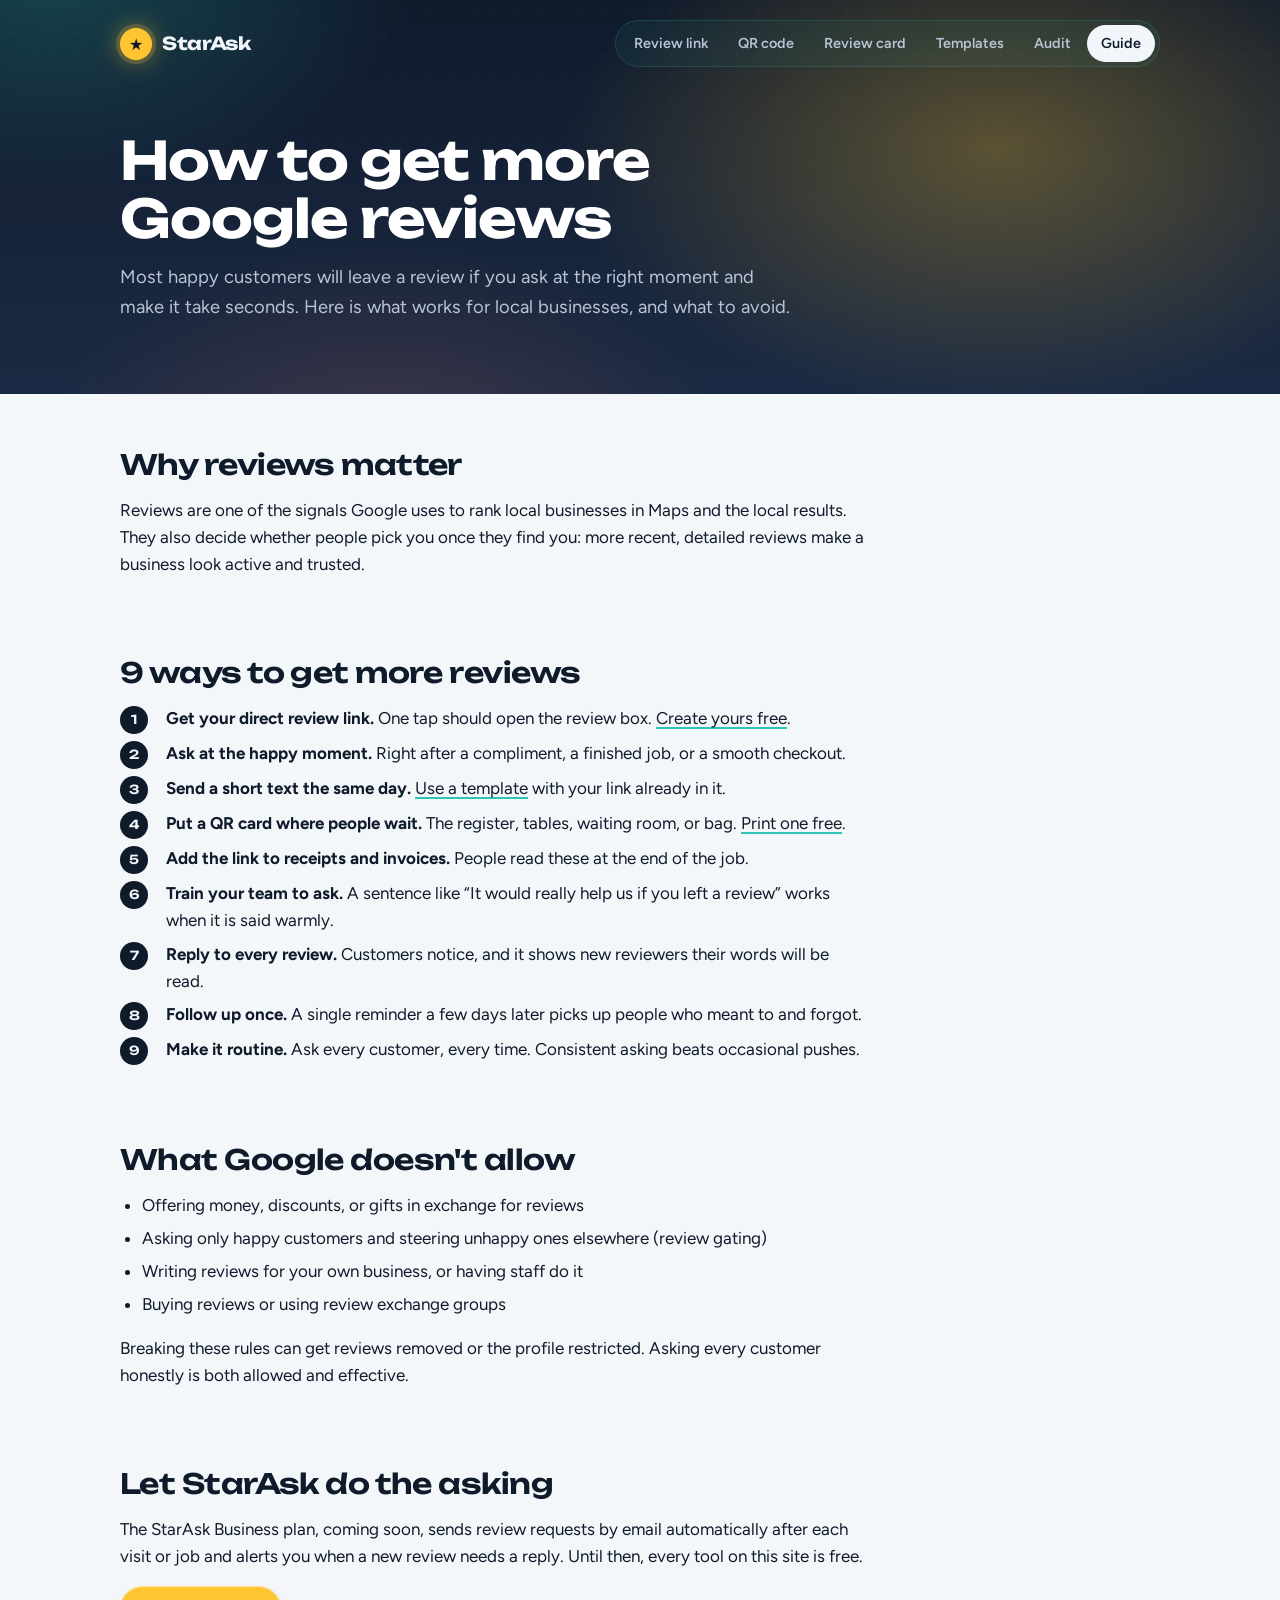
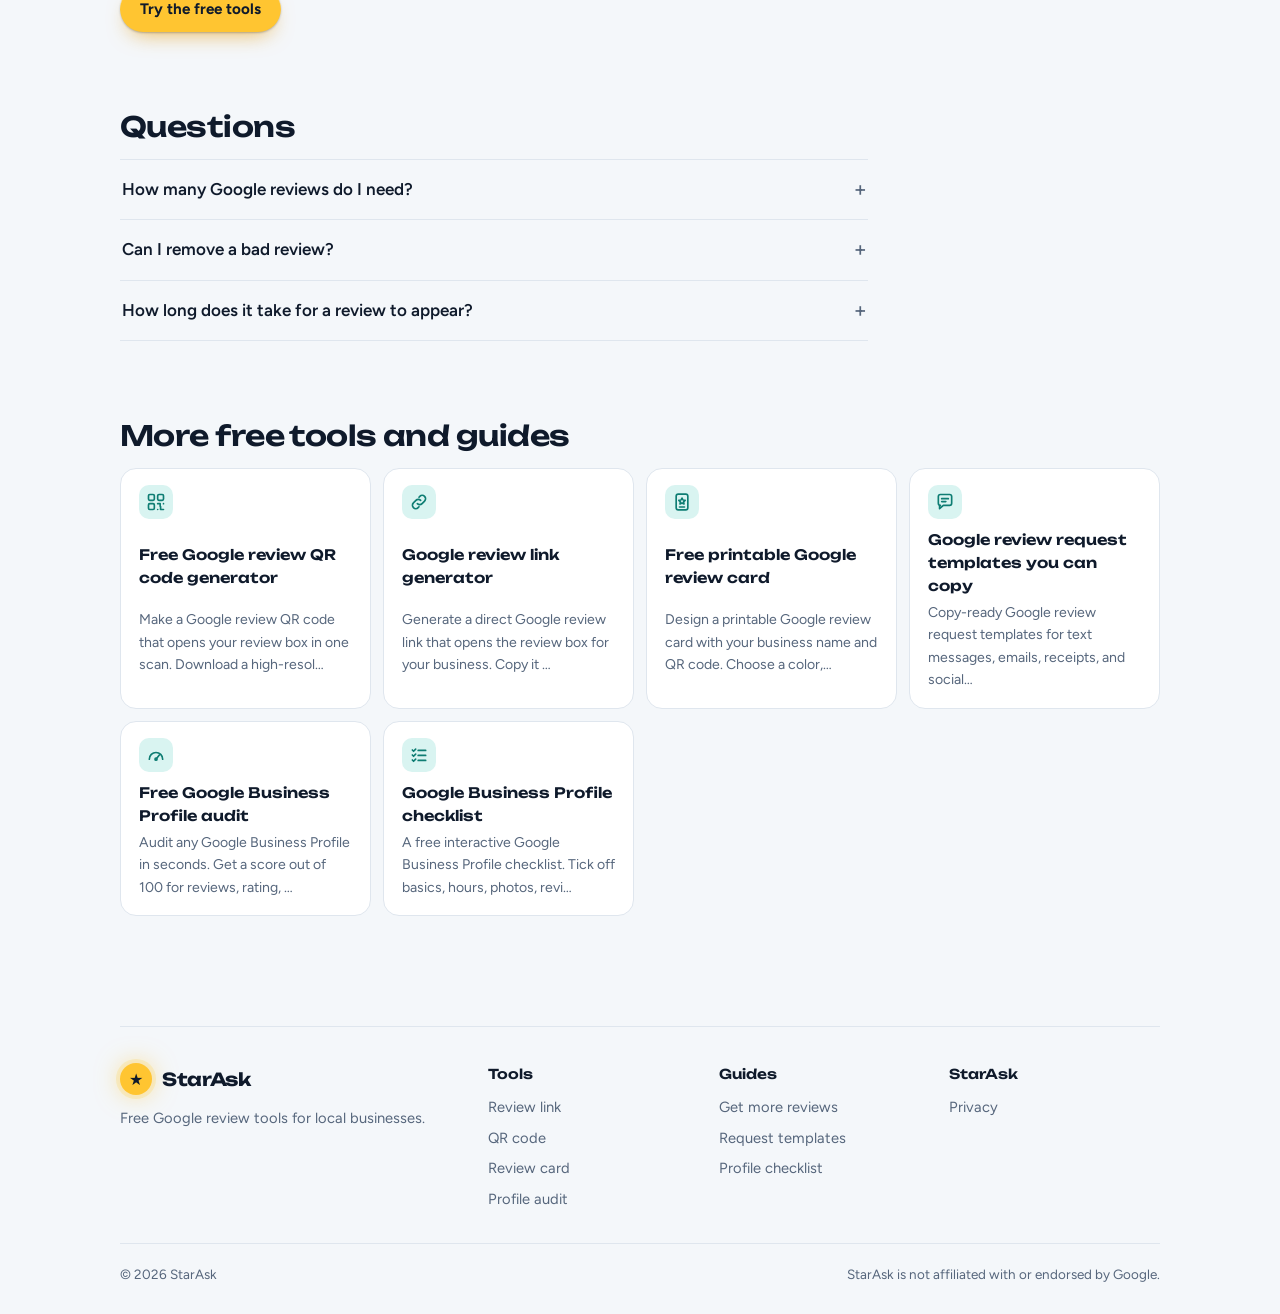
==== commit a343fe22: "Preview: navy, teal and coral mixed into the palette Co-Authored-By: Claude Opus 5.5 <noreply@anthro" ====
--- a/get-more-google-reviews/index.html
+++ b/get-more-google-reviews/index.html
@@ -12,7 +12,7 @@
 <meta property="og:type" content="website">
 <link rel="preconnect" href="https://fonts.googleapis.com"><link rel="preconnect" href="https://fonts.gstatic.com" crossorigin><link rel="stylesheet" href="https://fonts.googleapis.com/css2?family=Unbounded:wght@600;700;800&family=Figtree:wght@400;500;600;700&family=JetBrains+Mono:wght@400&display=swap">
 <link rel="stylesheet" href="../assets/style.css">
-<script type="application/ld+json">[{"@context": "https://schema.org", "@type": "Article", "headline": "How to get more Google reviews", "description": "A practical guide to getting more Google reviews for a local business: when to ask, where to ask, what to say, and what Google doesn't allow.", "url": "https://getstarask.com/get-more-google-reviews/", "dateModified": "2026-10-05", "publisher": {"@type": "Organization", "name": "StarAsk"}}, {"@context": "https://schema.org", "@type": "FAQPage", "mainEntity": [{"@type": "Question", "name": "How many Google reviews do I need?", "acceptedAnswer": {"@type": "Answer", "text": "There is no fixed number. Aim to match or beat the review count of the top three businesses that rank near you, and keep new reviews coming every month."}}, {"@type": "Question", "name": "Can I remove a bad review?", "acceptedAnswer": {"@type": "Answer", "text": "Only reviews that break Google's policies, such as spam or off-topic posts, can be reported for removal. For honest negative reviews, reply politely and explain how you fixed the problem."}}, {"@type": "Question", "name": "How long does it take for a review to appear?", "acceptedAnswer": {"@type": "Answer", "text": "Most reviews show up within minutes. Some are held for a check and appear later."}}]}]</script>
+<script type="application/ld+json">[{"@context": "https://schema.org", "@type": "Article", "headline": "How to get more Google reviews", "description": "A practical guide to getting more Google reviews for a local business: when to ask, where to ask, what to say, and what Google doesn't allow.", "url": "https://getstarask.com/get-more-google-reviews/", "dateModified": "2026-10-07", "publisher": {"@type": "Organization", "name": "StarAsk"}}, {"@context": "https://schema.org", "@type": "FAQPage", "mainEntity": [{"@type": "Question", "name": "How many Google reviews do I need?", "acceptedAnswer": {"@type": "Answer", "text": "There is no fixed number. Aim to match or beat the review count of the top three businesses that rank near you, and keep new reviews coming every month."}}, {"@type": "Question", "name": "Can I remove a bad review?", "acceptedAnswer": {"@type": "Answer", "text": "Only reviews that break Google's policies, such as spam or off-topic posts, can be reported for removal. For honest negative reviews, reply politely and explain how you fixed the problem."}}, {"@type": "Question", "name": "How long does it take for a review to appear?", "acceptedAnswer": {"@type": "Answer", "text": "Most reviews show up within minutes. Some are held for a check and appear later."}}]}]</script>
 </head>
 <body class="no-app">
 <div class="band">
--- a/assets/style.css
+++ b/assets/style.css
@@ -2,27 +2,30 @@
    A night-indigo band holds the hero, where a lit review card stands on the counter like a sign in a shop window.
    Below it the page turns to cool daylight paper. Marigold is the star color and the only loud accent. */
 :root{
-  --paper:#f6f5fb; --surface:#ffffff; --ink:#1d1b3a; --muted:#5d5a78; --hair:#e3e0ef; --tint:#efedfa;
-  --brand:#ffc531; --brand-ink:#1d1b3a; --brand-soft:#fff4cf; --pop:#ff6b4a; --pop-soft:#ffe6df;
-  --good:#1f7a4a; --good-soft:#dcf3e6; --bad:#c3332a;
-  --night:#1d1b3a; --night-2:#2a2756; --on-night:#f4f2ff; --on-night-muted:#b9b5dc;
+  --paper:#f4f7fa; --surface:#ffffff; --ink:#0f1a2b; --muted:#56667c; --hair:#dfe6ee; --tint:#eaf1f5;
+  --brand:#ffc531; --brand-ink:#0f1a2b; --brand-soft:#fff4cf; --pop:#ff7a59; --pop-soft:#ffe6de;
+  --teal:#2ec4b6; --teal-ink:#0e7d73; --teal-soft:#d9f4f1;
+  --good:#0e7d73; --good-soft:#d9f4f1; --bad:#d4462a;
+  --night:#0f1a2b; --night-2:#1b2a44; --on-night:#f2f6fb; --on-night-muted:#b8c4d6;
   --display:"Unbounded","Arial Black",system-ui,sans-serif;
   --body:"Figtree","Segoe UI",system-ui,sans-serif;
   --mono:"JetBrains Mono",ui-monospace,Menlo,monospace;
   --r-lg:24px; --r-md:16px; --r-sm:10px;
-  --lift:0 1px 0 rgba(29,27,58,.04),0 18px 40px -22px rgba(29,27,58,.28);
-  --lift-hi:0 1px 0 rgba(29,27,58,.04),0 30px 60px -28px rgba(29,27,58,.38);
+  --lift:0 1px 0 rgba(15,26,43,.04),0 18px 40px -22px rgba(15,26,43,.28);
+  --lift-hi:0 1px 0 rgba(15,26,43,.04),0 30px 60px -28px rgba(15,26,43,.38);
 }
 @media (prefers-color-scheme: dark){:root:not([data-theme="light"]){
-  --paper:#16143a; --surface:#211f4a; --ink:#f3f1ff; --muted:#b0acd0; --hair:#35325f; --tint:#2a2858;
-  --brand-soft:#3b3424; --pop:#ff8a6e; --pop-soft:#4a2a2a; --good:#5fd08e; --good-soft:#1f3b33; --bad:#ff7b70;
-  --night:#100e2c; --night-2:#211e4d;
+  --paper:#0c1524; --surface:#16233a; --ink:#eef3f9; --muted:#a6b3c6; --hair:#26354f; --tint:#1c2b45;
+  --brand-soft:#3a3322; --pop:#ff8a6e; --pop-soft:#47282a; --teal:#2ec4b6; --teal-ink:#5fdccf; --teal-soft:#123a3e;
+  --good:#5fdccf; --good-soft:#123a3e; --bad:#ff8a6e;
+  --night:#0a1220; --night-2:#14213a;
   --lift:0 0 0 1px rgba(255,255,255,.02),0 18px 40px -22px rgba(0,0,0,.6);
   --lift-hi:0 0 0 1px rgba(255,255,255,.03),0 30px 60px -28px rgba(0,0,0,.7); color-scheme:dark }}
 :root[data-theme="dark"]{
-  --paper:#16143a; --surface:#211f4a; --ink:#f3f1ff; --muted:#b0acd0; --hair:#35325f; --tint:#2a2858;
-  --brand-soft:#3b3424; --pop:#ff8a6e; --pop-soft:#4a2a2a; --good:#5fd08e; --good-soft:#1f3b33; --bad:#ff7b70;
-  --night:#100e2c; --night-2:#211e4d;
+  --paper:#0c1524; --surface:#16233a; --ink:#eef3f9; --muted:#a6b3c6; --hair:#26354f; --tint:#1c2b45;
+  --brand-soft:#3a3322; --pop:#ff8a6e; --pop-soft:#47282a; --teal:#2ec4b6; --teal-ink:#5fdccf; --teal-soft:#123a3e;
+  --good:#5fdccf; --good-soft:#123a3e; --bad:#ff8a6e;
+  --night:#0a1220; --night-2:#14213a;
   --lift:0 0 0 1px rgba(255,255,255,.02),0 18px 40px -22px rgba(0,0,0,.6);
   --lift-hi:0 0 0 1px rgba(255,255,255,.03),0 30px 60px -28px rgba(0,0,0,.7); color-scheme:dark }
 
@@ -37,7 +40,7 @@
 h2{font-size:clamp(1.3rem,2.4vw,1.75rem);font-weight:600}
 h3{font-size:1.02rem;font-weight:600;letter-spacing:-.01em}
 p{margin:0}
-a{color:inherit;text-decoration-color:color-mix(in srgb,var(--pop) 70%,transparent);text-decoration-thickness:2px;text-underline-offset:3px}
+a{color:inherit;text-decoration-color:var(--teal);text-decoration-thickness:2px;text-underline-offset:3px}
 :focus-visible{outline:3px solid var(--brand);outline-offset:2px;border-radius:6px}
 .muted{color:var(--muted)}
 .hint{font-size:.88rem;color:var(--muted)}
@@ -47,7 +50,8 @@
 .band{position:relative;color:var(--on-night);overflow:hidden;
   background:
     radial-gradient(700px 420px at 78% 38%,rgba(255,197,49,.30),transparent 62%),
-    radial-gradient(620px 380px at 4% -10%,rgba(132,116,255,.30),transparent 60%),
+    radial-gradient(620px 380px at 4% -10%,rgba(46,196,182,.26),transparent 60%),
+    radial-gradient(520px 320px at 30% 115%,rgba(255,122,89,.16),transparent 65%),
     linear-gradient(180deg,var(--night),var(--night-2));
   padding-bottom:72px}
 .band::after{content:"";position:absolute;inset:0;pointer-events:none;opacity:.5;
@@ -122,12 +126,12 @@
 
 button,.btn{font:inherit;font-weight:700;font-size:.95rem;border-radius:999px;padding:11px 20px;cursor:pointer;border:0;
   background:var(--brand);color:var(--brand-ink);text-decoration:none;display:inline-flex;align-items:center;justify-content:center;gap:8px;
-  box-shadow:inset 0 1px 0 rgba(255,255,255,.55),0 1px 2px rgba(29,27,58,.25),0 10px 22px -10px rgba(230,150,0,.75);
+  box-shadow:inset 0 1px 0 rgba(255,255,255,.55),0 1px 2px rgba(15,26,43,.25),0 10px 22px -10px rgba(230,150,0,.75);
   transition:transform .12s,box-shadow .12s,background .12s}
-button:hover,.btn:hover{transform:translateY(-1px);box-shadow:inset 0 1px 0 rgba(255,255,255,.55),0 2px 4px rgba(29,27,58,.25),0 14px 26px -10px rgba(230,150,0,.85)}
+button:hover,.btn:hover{transform:translateY(-1px);box-shadow:inset 0 1px 0 rgba(255,255,255,.55),0 2px 4px rgba(15,26,43,.25),0 14px 26px -10px rgba(230,150,0,.85)}
 button:active,.btn:active{transform:translateY(1px)}
-button.ghost,.btn.ghost{background:var(--surface);color:var(--ink);box-shadow:inset 0 0 0 1px var(--hair),0 1px 2px rgba(29,27,58,.08)}
-button.ghost:hover,.btn.ghost:hover{box-shadow:inset 0 0 0 1px var(--ink),0 6px 14px -8px rgba(29,27,58,.3)}
+button.ghost,.btn.ghost{background:var(--surface);color:var(--ink);box-shadow:inset 0 0 0 1px var(--hair),0 1px 2px rgba(15,26,43,.08)}
+button.ghost:hover,.btn.ghost:hover{box-shadow:inset 0 0 0 1px var(--ink),0 6px 14px -8px rgba(15,26,43,.3)}
 .btn.soon{cursor:default;opacity:.7}
 .btn.soon:hover{transform:none}
 
@@ -145,11 +149,11 @@
 .howto ol{margin:8px 0 0;padding-left:20px;display:grid;gap:4px;color:var(--muted)}
 .cardside{display:grid;gap:16px;justify-items:center;align-content:start;text-align:center;
   background:radial-gradient(420px 320px at 50% 30%,color-mix(in srgb,var(--brand) 22%,transparent),transparent 70%),var(--surface)}
-.cardside canvas{width:100%;max-width:280px;height:auto;border-radius:14px;box-shadow:0 30px 50px -24px rgba(29,27,58,.5),0 0 0 1px rgba(29,27,58,.08)}
+.cardside canvas{width:100%;max-width:280px;height:auto;border-radius:14px;box-shadow:0 30px 50px -24px rgba(15,26,43,.5),0 0 0 1px rgba(15,26,43,.08)}
 .tabs{display:flex;gap:4px;padding:4px;border-radius:999px;background:var(--tint)}
 .tabs button{padding:6px 14px;font-size:.85rem;box-shadow:none;background:transparent;color:var(--muted)}
 .tabs button:hover{transform:none;box-shadow:none;color:var(--ink)}
-.tabs button[aria-pressed="true"]{background:var(--surface);color:var(--ink);box-shadow:0 1px 3px rgba(29,27,58,.18)}
+.tabs button[aria-pressed="true"]{background:var(--surface);color:var(--ink);box-shadow:0 1px 3px rgba(15,26,43,.18)}
 
 /* search combobox */
 .combo{position:relative}
@@ -293,6 +297,18 @@
 .foot-cols a:hover{color:var(--ink)}
 .foot-bottom{grid-column:1/-1;display:flex;flex-wrap:wrap;justify-content:space-between;gap:8px 20px;padding-top:20px;border-top:1px solid var(--hair);font-size:.84rem}
 
+/* teal details from the mixed palette */
+.try-note,.trust{color:var(--on-night-muted)}
+.how-ic{background:var(--teal-soft);color:var(--teal-ink)}
+.tl-ic,.rel-ic{background:var(--teal-soft);color:var(--teal-ink)}
+.feature{background:radial-gradient(380px 260px at 85% 10%,rgba(46,196,182,.28),transparent 70%),radial-gradient(300px 200px at 0% 100%,rgba(255,122,89,.18),transparent 70%),linear-gradient(160deg,var(--night),var(--night-2))}
+.plan li .ic{color:var(--teal-ink)}
+.plan.featured{border-color:var(--teal);box-shadow:var(--lift-hi),0 0 0 1px var(--teal)}
+.soon-tag{background:var(--teal-soft);color:var(--teal-ink)}
+.top nav{background:rgba(46,196,182,.06);border-color:rgba(46,196,182,.18)}
+.check.good{box-shadow:inset 3px 0 0 var(--teal)}
+.score{--c:var(--teal)}
+
 /* ---------- print: only the card ---------- */
 @media print{
   body{background:#fff}
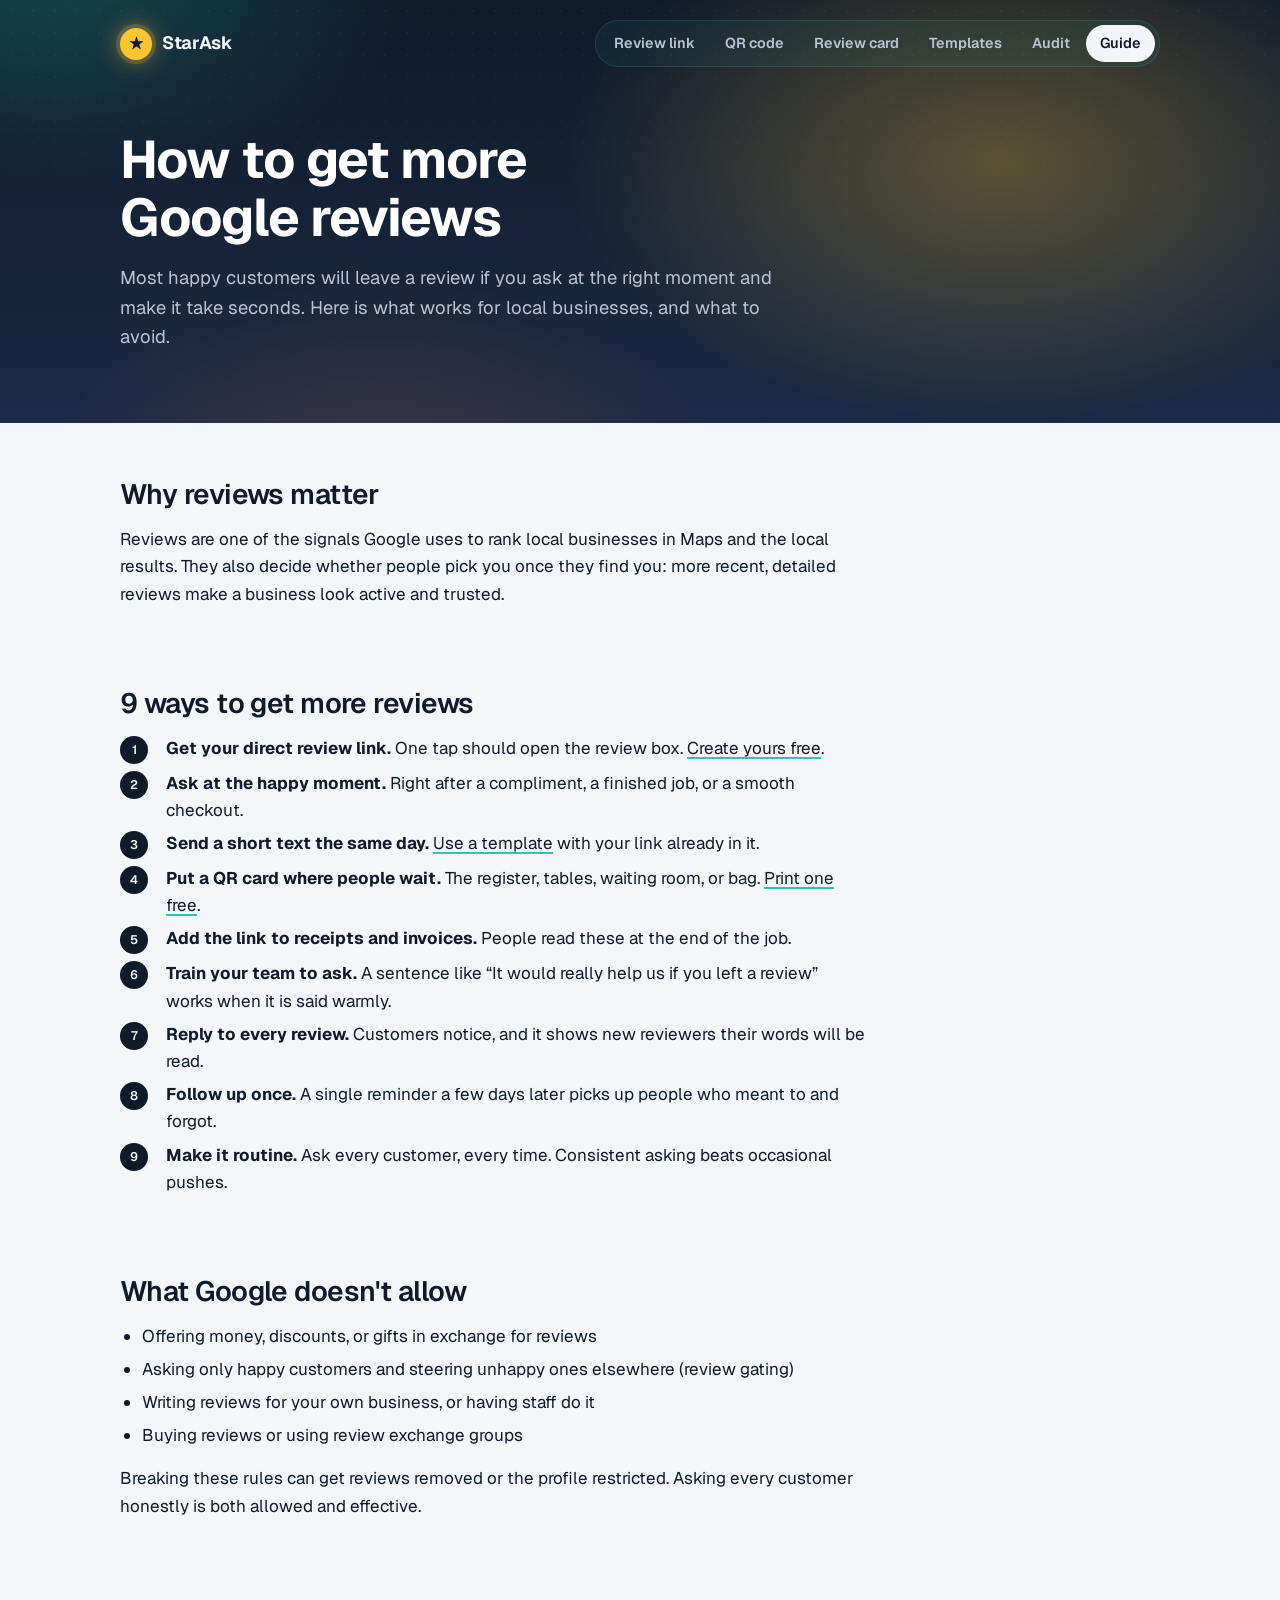
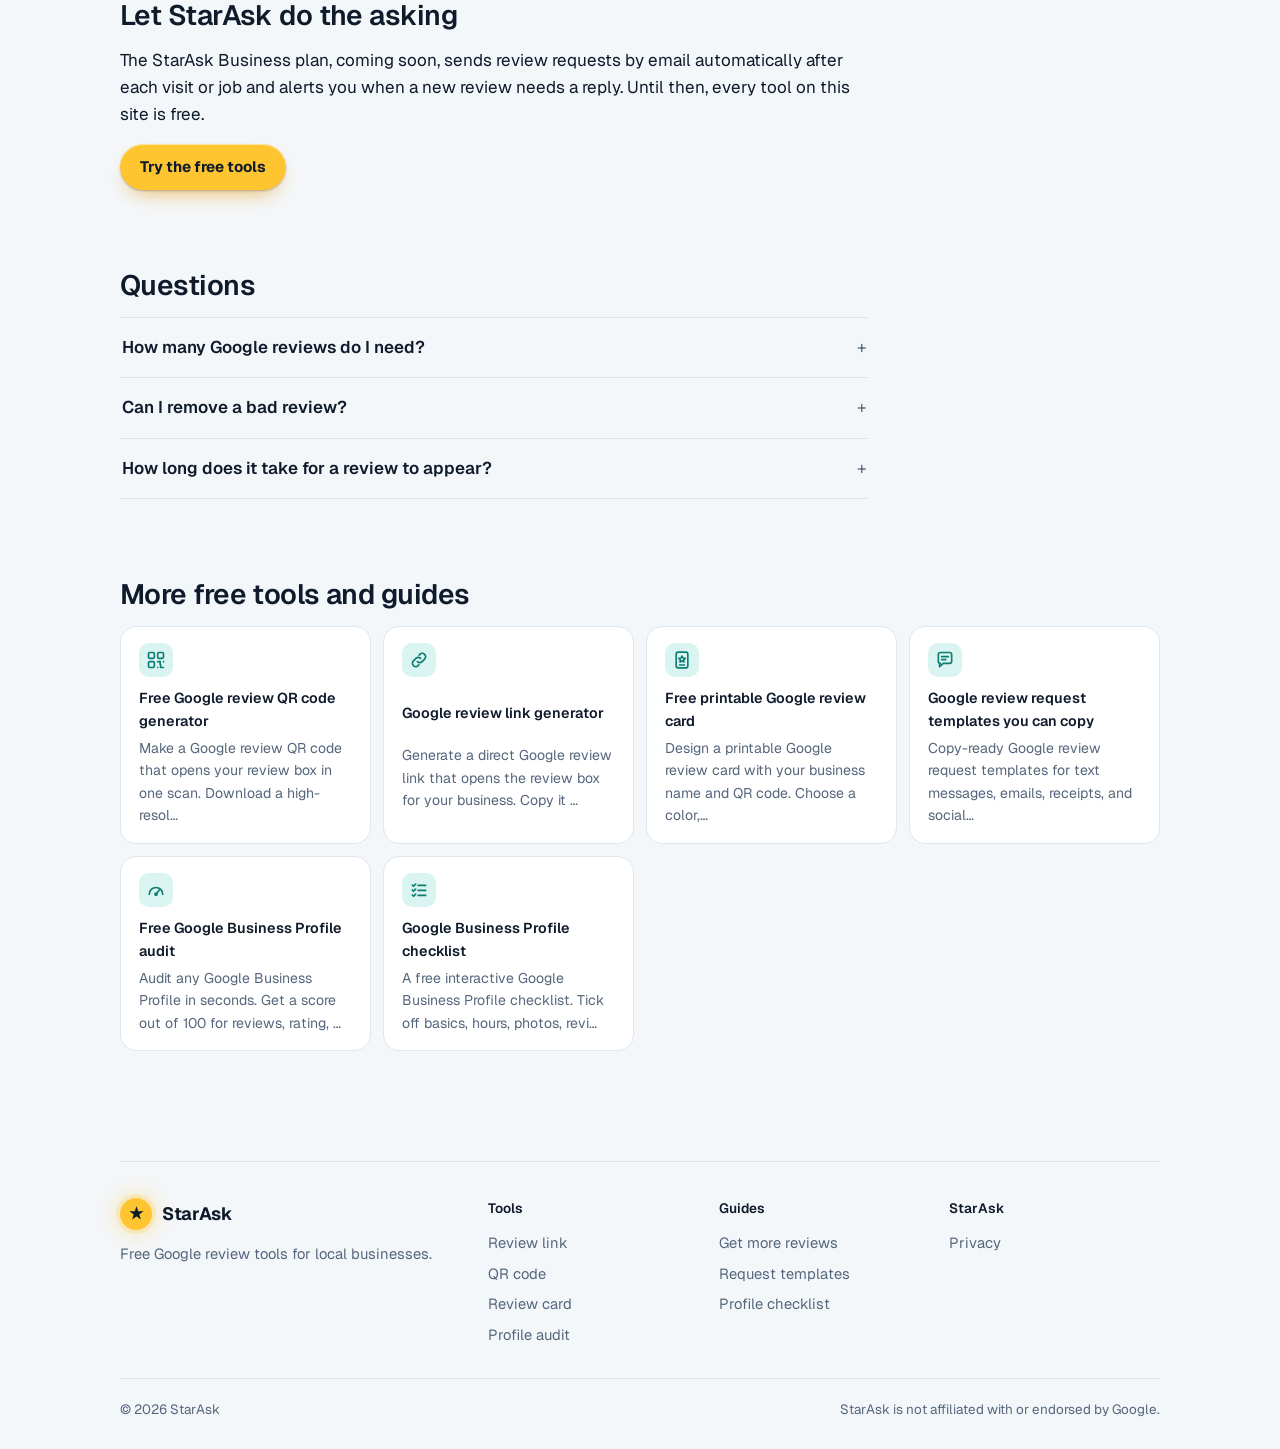
==== commit bef1e299: "Preview: switch fonts to Geist and Geist Mono Co-Authored-By: Claude Opus 5.5 <noreply@anthropic.com" ====
--- a/get-more-google-reviews/index.html
+++ b/get-more-google-reviews/index.html
@@ -10,7 +10,7 @@
 <meta property="og:description" content="A practical guide to getting more Google reviews for a local business: when to ask, where to ask, what to say, and what Google doesn&#x27;t allow.">
 <meta property="og:url" content="https://getstarask.com/get-more-google-reviews/">
 <meta property="og:type" content="website">
-<link rel="preconnect" href="https://fonts.googleapis.com"><link rel="preconnect" href="https://fonts.gstatic.com" crossorigin><link rel="stylesheet" href="https://fonts.googleapis.com/css2?family=Unbounded:wght@600;700;800&family=Figtree:wght@400;500;600;700&family=JetBrains+Mono:wght@400&display=swap">
+<link rel="preconnect" href="https://fonts.googleapis.com"><link rel="preconnect" href="https://fonts.gstatic.com" crossorigin><link rel="stylesheet" href="https://fonts.googleapis.com/css2?family=Geist:wght@400;500;600;700;800&family=Geist+Mono:wght@400;500&display=swap">
 <link rel="stylesheet" href="../assets/style.css">
 <script type="application/ld+json">[{"@context": "https://schema.org", "@type": "Article", "headline": "How to get more Google reviews", "description": "A practical guide to getting more Google reviews for a local business: when to ask, where to ask, what to say, and what Google doesn't allow.", "url": "https://getstarask.com/get-more-google-reviews/", "dateModified": "2026-10-07", "publisher": {"@type": "Organization", "name": "StarAsk"}}, {"@context": "https://schema.org", "@type": "FAQPage", "mainEntity": [{"@type": "Question", "name": "How many Google reviews do I need?", "acceptedAnswer": {"@type": "Answer", "text": "There is no fixed number. Aim to match or beat the review count of the top three businesses that rank near you, and keep new reviews coming every month."}}, {"@type": "Question", "name": "Can I remove a bad review?", "acceptedAnswer": {"@type": "Answer", "text": "Only reviews that break Google's policies, such as spam or off-topic posts, can be reported for removal. For honest negative reviews, reply politely and explain how you fixed the problem."}}, {"@type": "Question", "name": "How long does it take for a review to appear?", "acceptedAnswer": {"@type": "Answer", "text": "Most reviews show up within minutes. Some are held for a check and appear later."}}]}]</script>
 </head>
--- a/assets/style.css
+++ b/assets/style.css
@@ -7,9 +7,9 @@
   --teal:#2ec4b6; --teal-ink:#0e7d73; --teal-soft:#d9f4f1;
   --good:#0e7d73; --good-soft:#d9f4f1; --bad:#d4462a;
   --night:#0f1a2b; --night-2:#1b2a44; --on-night:#f2f6fb; --on-night-muted:#b8c4d6;
-  --display:"Unbounded","Arial Black",system-ui,sans-serif;
-  --body:"Figtree","Segoe UI",system-ui,sans-serif;
-  --mono:"JetBrains Mono",ui-monospace,Menlo,monospace;
+  --display:"Geist","Helvetica Neue",Arial,sans-serif;
+  --body:"Geist","Helvetica Neue",Arial,sans-serif;
+  --mono:"Geist Mono",ui-monospace,Menlo,monospace;
   --r-lg:24px; --r-md:16px; --r-sm:10px;
   --lift:0 1px 0 rgba(15,26,43,.04),0 18px 40px -22px rgba(15,26,43,.28);
   --lift-hi:0 1px 0 rgba(15,26,43,.04),0 30px 60px -28px rgba(15,26,43,.38);
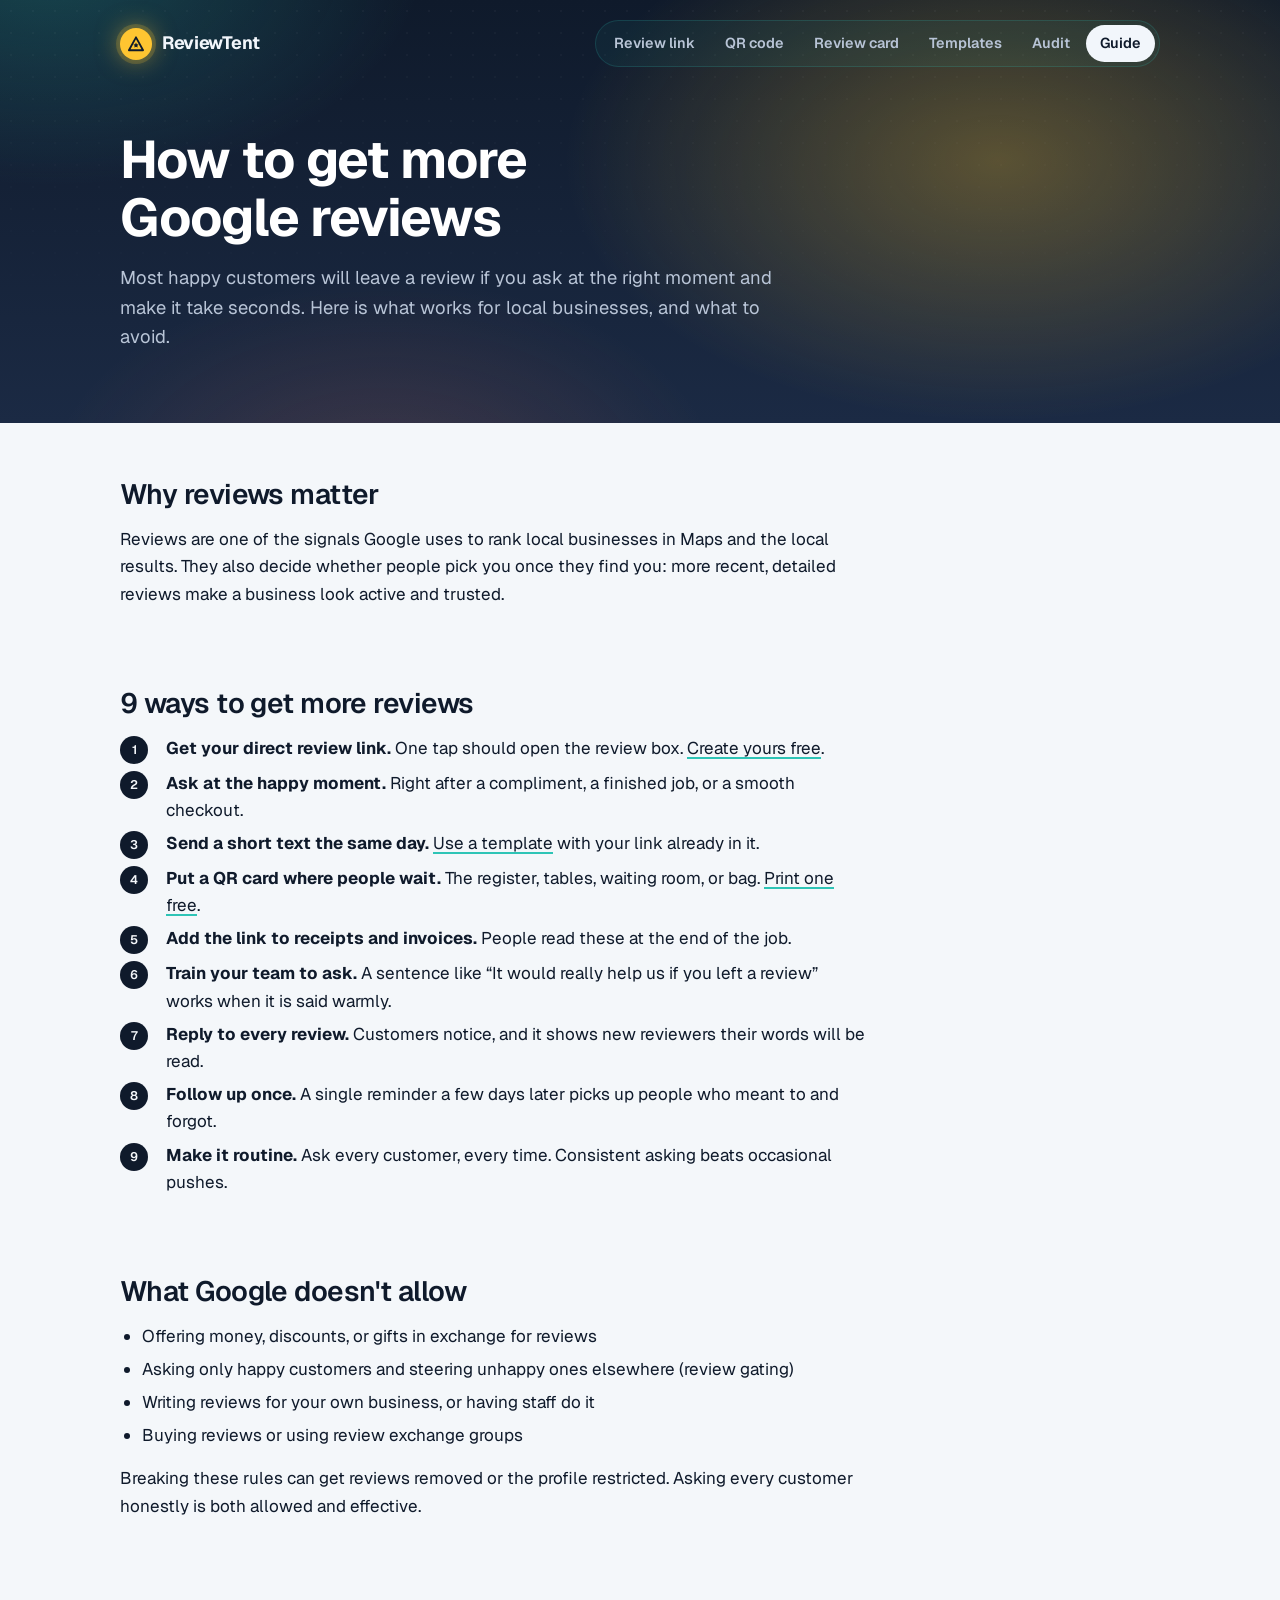
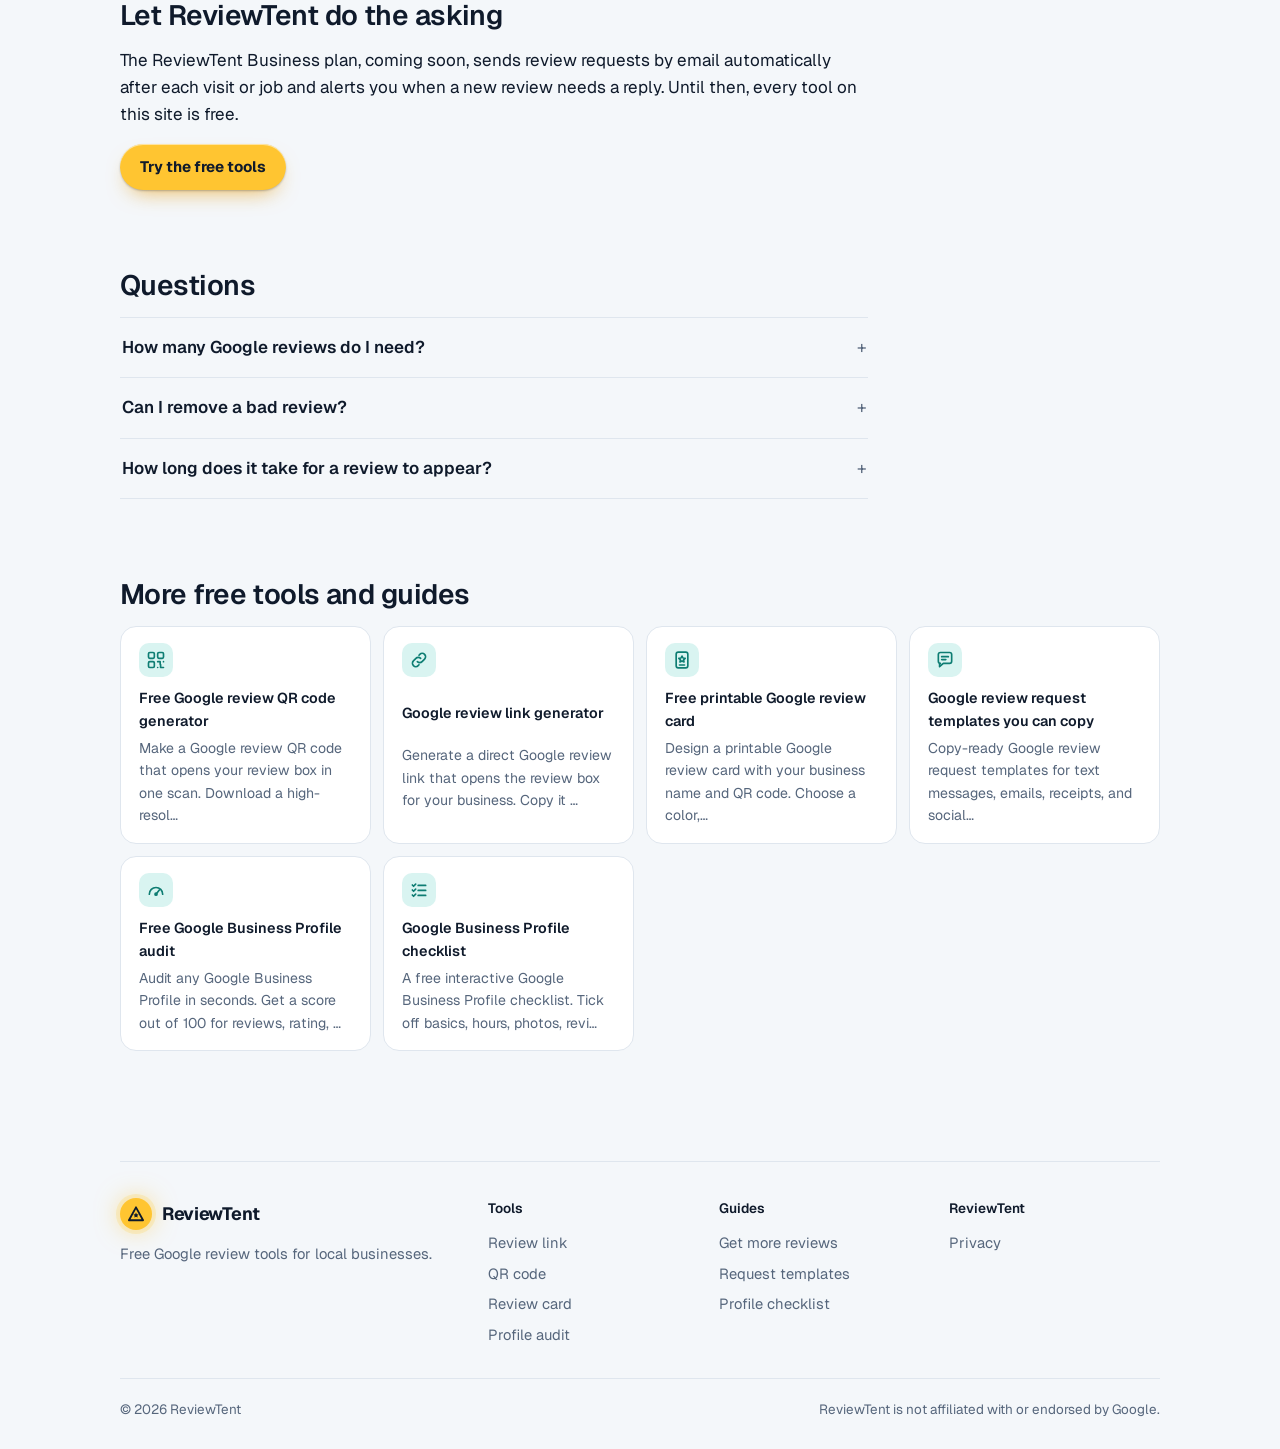
==== commit db94561b: "Preview: rename to ReviewTent with tent logo Co-Authored-By: Claude Opus 5.5 <noreply@anthropic.com>" ====
--- a/get-more-google-reviews/index.html
+++ b/get-more-google-reviews/index.html
@@ -3,22 +3,22 @@
 <head>
 <meta charset="utf-8">
 <meta name="viewport" content="width=device-width, initial-scale=1, viewport-fit=cover">
-<title>How to Get More Google Reviews: 9 Methods That Work | StarAsk</title>
+<title>How to Get More Google Reviews: 9 Methods That Work | ReviewTent</title>
 <meta name="description" content="A practical guide to getting more Google reviews for a local business: when to ask, where to ask, what to say, and what Google doesn&#x27;t allow.">
-<link rel="canonical" href="https://getstarask.com/get-more-google-reviews/">
-<meta property="og:title" content="How to Get More Google Reviews: 9 Methods That Work | StarAsk">
+<link rel="canonical" href="https://reviewtent.com/get-more-google-reviews/">
+<meta property="og:title" content="How to Get More Google Reviews: 9 Methods That Work | ReviewTent">
 <meta property="og:description" content="A practical guide to getting more Google reviews for a local business: when to ask, where to ask, what to say, and what Google doesn&#x27;t allow.">
-<meta property="og:url" content="https://getstarask.com/get-more-google-reviews/">
+<meta property="og:url" content="https://reviewtent.com/get-more-google-reviews/">
 <meta property="og:type" content="website">
 <link rel="preconnect" href="https://fonts.googleapis.com"><link rel="preconnect" href="https://fonts.gstatic.com" crossorigin><link rel="stylesheet" href="https://fonts.googleapis.com/css2?family=Geist:wght@400;500;600;700;800&family=Geist+Mono:wght@400;500&display=swap">
 <link rel="stylesheet" href="../assets/style.css">
-<script type="application/ld+json">[{"@context": "https://schema.org", "@type": "Article", "headline": "How to get more Google reviews", "description": "A practical guide to getting more Google reviews for a local business: when to ask, where to ask, what to say, and what Google doesn't allow.", "url": "https://getstarask.com/get-more-google-reviews/", "dateModified": "2026-10-07", "publisher": {"@type": "Organization", "name": "StarAsk"}}, {"@context": "https://schema.org", "@type": "FAQPage", "mainEntity": [{"@type": "Question", "name": "How many Google reviews do I need?", "acceptedAnswer": {"@type": "Answer", "text": "There is no fixed number. Aim to match or beat the review count of the top three businesses that rank near you, and keep new reviews coming every month."}}, {"@type": "Question", "name": "Can I remove a bad review?", "acceptedAnswer": {"@type": "Answer", "text": "Only reviews that break Google's policies, such as spam or off-topic posts, can be reported for removal. For honest negative reviews, reply politely and explain how you fixed the problem."}}, {"@type": "Question", "name": "How long does it take for a review to appear?", "acceptedAnswer": {"@type": "Answer", "text": "Most reviews show up within minutes. Some are held for a check and appear later."}}]}]</script>
+<script type="application/ld+json">[{"@context": "https://schema.org", "@type": "Article", "headline": "How to get more Google reviews", "description": "A practical guide to getting more Google reviews for a local business: when to ask, where to ask, what to say, and what Google doesn't allow.", "url": "https://reviewtent.com/get-more-google-reviews/", "dateModified": "2026-10-07", "publisher": {"@type": "Organization", "name": "ReviewTent"}}, {"@context": "https://schema.org", "@type": "FAQPage", "mainEntity": [{"@type": "Question", "name": "How many Google reviews do I need?", "acceptedAnswer": {"@type": "Answer", "text": "There is no fixed number. Aim to match or beat the review count of the top three businesses that rank near you, and keep new reviews coming every month."}}, {"@type": "Question", "name": "Can I remove a bad review?", "acceptedAnswer": {"@type": "Answer", "text": "Only reviews that break Google's policies, such as spam or off-topic posts, can be reported for removal. For honest negative reviews, reply politely and explain how you fixed the problem."}}, {"@type": "Question", "name": "How long does it take for a review to appear?", "acceptedAnswer": {"@type": "Answer", "text": "Most reviews show up within minutes. Some are held for a check and appear later."}}]}]</script>
 </head>
 <body class="no-app">
 <div class="band">
 <div class="wrap">
 <header class="top">
-  <a class="brand" href="../"><span class="pin"><span>&#9733;</span></span>StarAsk</a>
+  <a class="brand" href="../"><span class="pin"><svg viewBox="0 0 24 24" width="20" height="20" aria-hidden="true"><path d="M3.5 19.5 12 4l8.5 15.5z" fill="none" stroke="currentColor" stroke-width="2.2" stroke-linejoin="round"/><path d="M12 10.2l1 2 2.2.3-1.6 1.5.4 2.2-2-1-2 1 .4-2.2-1.6-1.5 2.2-.3z" fill="currentColor"/></svg></span>ReviewTent</a>
   <nav aria-label="Tools"><a href="../review-link-generator/">Review link</a><a href="../review-qr-code/">QR code</a><a href="../review-card/">Review card</a><a href="../review-request-templates/">Templates</a><a href="../google-business-profile-audit/">Audit</a><a href="../get-more-google-reviews/" aria-current="page">Guide</a></nav>
 </header>
 <div class="hero"><h1>How to get more Google reviews</h1><p class="lede">Most happy customers will leave a review if you ask at the right moment and make it take seconds. Here is what works for local businesses, and what to avoid.</p></div>
@@ -28,7 +28,7 @@
 
 <div class="content">
 
-<section><h2>Why reviews matter</h2><p>Reviews are one of the signals Google uses to rank local businesses in Maps and the local results. They also decide whether people pick you once they find you: more recent, detailed reviews make a business look active and trusted.</p></section><section><h2>9 ways to get more reviews</h2><ol class="steps"><li><span><strong>Get your direct review link.</strong> One tap should open the review box. <a href="../review-link-generator/">Create yours free</a>.</span></li><li><span><strong>Ask at the happy moment.</strong> Right after a compliment, a finished job, or a smooth checkout.</span></li><li><span><strong>Send a short text the same day.</strong> <a href="../review-request-templates/">Use a template</a> with your link already in it.</span></li><li><span><strong>Put a QR card where people wait.</strong> The register, tables, waiting room, or bag. <a href="../review-card/">Print one free</a>.</span></li><li><span><strong>Add the link to receipts and invoices.</strong> People read these at the end of the job.</span></li><li><span><strong>Train your team to ask.</strong> A sentence like &ldquo;It would really help us if you left a review&rdquo; works when it is said warmly.</span></li><li><span><strong>Reply to every review.</strong> Customers notice, and it shows new reviewers their words will be read.</span></li><li><span><strong>Follow up once.</strong> A single reminder a few days later picks up people who meant to and forgot.</span></li><li><span><strong>Make it routine.</strong> Ask every customer, every time. Consistent asking beats occasional pushes.</span></li></ol></section><section><h2>What Google doesn&#x27;t allow</h2><ul><li>Offering money, discounts, or gifts in exchange for reviews</li><li>Asking only happy customers and steering unhappy ones elsewhere (review gating)</li><li>Writing reviews for your own business, or having staff do it</li><li>Buying reviews or using review exchange groups</li></ul><p>Breaking these rules can get reviews removed or the profile restricted. Asking every customer honestly is both allowed and effective.</p></section><section><h2>Let StarAsk do the asking</h2><p>The StarAsk Business plan, coming soon, sends review requests by email automatically after each visit or job and alerts you when a new review needs a reply. Until then, every tool on this site is free.</p><p><a class="btn" href="../">Try the free tools</a></p></section>
+<section><h2>Why reviews matter</h2><p>Reviews are one of the signals Google uses to rank local businesses in Maps and the local results. They also decide whether people pick you once they find you: more recent, detailed reviews make a business look active and trusted.</p></section><section><h2>9 ways to get more reviews</h2><ol class="steps"><li><span><strong>Get your direct review link.</strong> One tap should open the review box. <a href="../review-link-generator/">Create yours free</a>.</span></li><li><span><strong>Ask at the happy moment.</strong> Right after a compliment, a finished job, or a smooth checkout.</span></li><li><span><strong>Send a short text the same day.</strong> <a href="../review-request-templates/">Use a template</a> with your link already in it.</span></li><li><span><strong>Put a QR card where people wait.</strong> The register, tables, waiting room, or bag. <a href="../review-card/">Print one free</a>.</span></li><li><span><strong>Add the link to receipts and invoices.</strong> People read these at the end of the job.</span></li><li><span><strong>Train your team to ask.</strong> A sentence like &ldquo;It would really help us if you left a review&rdquo; works when it is said warmly.</span></li><li><span><strong>Reply to every review.</strong> Customers notice, and it shows new reviewers their words will be read.</span></li><li><span><strong>Follow up once.</strong> A single reminder a few days later picks up people who meant to and forgot.</span></li><li><span><strong>Make it routine.</strong> Ask every customer, every time. Consistent asking beats occasional pushes.</span></li></ol></section><section><h2>What Google doesn&#x27;t allow</h2><ul><li>Offering money, discounts, or gifts in exchange for reviews</li><li>Asking only happy customers and steering unhappy ones elsewhere (review gating)</li><li>Writing reviews for your own business, or having staff do it</li><li>Buying reviews or using review exchange groups</li></ul><p>Breaking these rules can get reviews removed or the profile restricted. Asking every customer honestly is both allowed and effective.</p></section><section><h2>Let ReviewTent do the asking</h2><p>The ReviewTent Business plan, coming soon, sends review requests by email automatically after each visit or job and alerts you when a new review needs a reply. Until then, every tool on this site is free.</p><p><a class="btn" href="../">Try the free tools</a></p></section>
 
 <section><h2>Questions</h2><div class="faq"><details><summary>How many Google reviews do I need?</summary><p>There is no fixed number. Aim to match or beat the review count of the top three businesses that rank near you, and keep new reviews coming every month.</p></details><details><summary>Can I remove a bad review?</summary><p>Only reviews that break Google&#x27;s policies, such as spam or off-topic posts, can be reported for removal. For honest negative reviews, reply politely and explain how you fixed the problem.</p></details><details><summary>How long does it take for a review to appear?</summary><p>Most reviews show up within minutes. Some are held for a check and appear later.</p></details></div></section>
 <section><h2>More free tools and guides</h2><div class="related"><a href="../review-qr-code/"><svg class="ic rel-ic" viewBox="0 0 24 24" fill="none" stroke="currentColor" stroke-width="2" stroke-linecap="round" stroke-linejoin="round" aria-hidden="true"><rect x="3" y="3" width="7" height="7" rx="1.5"/><rect x="14" y="3" width="7" height="7" rx="1.5"/><rect x="3" y="14" width="7" height="7" rx="1.5"/><path d="M14 14h3v3M21 14v.01M14 21h.01M17.5 17.5V21H21"/></svg><strong>Free Google review QR code generator</strong><span>Make a Google review QR code that opens your review box in one scan. Download a high-resol&hellip;</span></a><a href="../review-link-generator/"><svg class="ic rel-ic" viewBox="0 0 24 24" fill="none" stroke="currentColor" stroke-width="2" stroke-linecap="round" stroke-linejoin="round" aria-hidden="true"><path d="M10 14a4 4 0 0 0 5.7 0l3-3a4 4 0 0 0-5.7-5.7l-1 1"/><path d="M14 10a4 4 0 0 0-5.7 0l-3 3a4 4 0 0 0 5.7 5.7l1-1"/></svg><strong>Google review link generator</strong><span>Generate a direct Google review link that opens the review box for your business. Copy it &hellip;</span></a><a href="../review-card/"><svg class="ic rel-ic" viewBox="0 0 24 24" fill="none" stroke="currentColor" stroke-width="2" stroke-linecap="round" stroke-linejoin="round" aria-hidden="true"><rect x="5" y="2.5" width="14" height="19" rx="2.5"/><path d="M12 7.2l1.2 2.4 2.6.4-1.9 1.8.5 2.6-2.4-1.3-2.4 1.3.5-2.6-1.9-1.8 2.6-.4z"/><path d="M9 18h6"/></svg><strong>Free printable Google review card</strong><span>Design a printable Google review card with your business name and QR code. Choose a color,&hellip;</span></a><a href="../review-request-templates/"><svg class="ic rel-ic" viewBox="0 0 24 24" fill="none" stroke="currentColor" stroke-width="2" stroke-linecap="round" stroke-linejoin="round" aria-hidden="true"><path d="M4 5.5A2.5 2.5 0 0 1 6.5 3h11A2.5 2.5 0 0 1 20 5.5v8a2.5 2.5 0 0 1-2.5 2.5H10l-4.5 4v-4H6.5A2.5 2.5 0 0 1 4 13.5z"/><path d="M8 8h8M8 11.5h5"/></svg><strong>Google review request templates you can copy</strong><span>Copy-ready Google review request templates for text messages, emails, receipts, and social&hellip;</span></a><a href="../google-business-profile-audit/"><svg class="ic rel-ic" viewBox="0 0 24 24" fill="none" stroke="currentColor" stroke-width="2" stroke-linecap="round" stroke-linejoin="round" aria-hidden="true"><path d="M4 17a8 8 0 1 1 16 0"/><path d="M12 17l4-5"/><circle cx="12" cy="17" r="1.2"/></svg><strong>Free Google Business Profile audit</strong><span>Audit any Google Business Profile in seconds. Get a score out of 100 for reviews, rating, &hellip;</span></a><a href="../google-business-profile-checklist/"><svg class="ic rel-ic" viewBox="0 0 24 24" fill="none" stroke="currentColor" stroke-width="2" stroke-linecap="round" stroke-linejoin="round" aria-hidden="true"><path d="M4 6l1.5 1.5L8 5M4 12l1.5 1.5L8 11M4 18l1.5 1.5L8 17"/><path d="M11 6.5h9M11 12.5h9M11 18.5h9"/></svg><strong>Google Business Profile checklist</strong><span>A free interactive Google Business Profile checklist. Tick off basics, hours, photos, revi&hellip;</span></a></div></section>
@@ -37,15 +37,15 @@
 <footer class="wrap">
 <div class="foot">
   <div class="foot-brand">
-    <a class="brand" href="../"><span class="pin"><span>&#9733;</span></span>StarAsk</a>
+    <a class="brand" href="../"><span class="pin"><svg viewBox="0 0 24 24" width="20" height="20" aria-hidden="true"><path d="M3.5 19.5 12 4l8.5 15.5z" fill="none" stroke="currentColor" stroke-width="2.2" stroke-linejoin="round"/><path d="M12 10.2l1 2 2.2.3-1.6 1.5.4 2.2-2-1-2 1 .4-2.2-1.6-1.5 2.2-.3z" fill="currentColor"/></svg></span>ReviewTent</a>
     <p>Free Google review tools for local businesses.</p>
   </div>
   <div class="foot-cols">
     <div><h4>Tools</h4><a href="../review-link-generator/">Review link</a><a href="../review-qr-code/">QR code</a><a href="../review-card/">Review card</a><a href="../google-business-profile-audit/">Profile audit</a></div>
     <div><h4>Guides</h4><a href="../get-more-google-reviews/">Get more reviews</a><a href="../review-request-templates/">Request templates</a><a href="../google-business-profile-checklist/">Profile checklist</a></div>
-    <div><h4>StarAsk</h4><a href="../privacy/">Privacy</a></div>
+    <div><h4>ReviewTent</h4><a href="../privacy/">Privacy</a></div>
   </div>
-  <p class="foot-bottom"><span>&copy; 2026 StarAsk</span><span>StarAsk is not affiliated with or endorsed by Google.</span></p>
+  <p class="foot-bottom"><span>&copy; 2026 ReviewTent</span><span>ReviewTent is not affiliated with or endorsed by Google.</span></p>
 </div>
 </footer>
 
--- a/assets/style.css
+++ b/assets/style.css
@@ -1,4 +1,4 @@
-/* StarAsk — "after hours at the counter".
+/* ReviewTent — "after hours at the counter".
    A night-indigo band holds the hero, where a lit review card stands on the counter like a sign in a shop window.
    Below it the page turns to cool daylight paper. Marigold is the star color and the only loud accent. */
 :root{
@@ -65,7 +65,8 @@
 .brand{display:flex;align-items:center;gap:10px;font-family:var(--display);font-weight:700;font-size:1.12rem;text-decoration:none;letter-spacing:-.02em}
 .pin{width:32px;height:32px;border-radius:50%;background:var(--brand);display:grid;place-items:center;flex:none;
   box-shadow:0 0 0 4px rgba(255,197,49,.18),0 0 24px rgba(255,197,49,.55)}
-.pin span{color:var(--brand-ink);font-size:16px;line-height:1}
+.pin{color:var(--brand-ink)}
+.pin svg{display:block}
 .top nav{display:flex;gap:2px;padding:4px;border-radius:999px;background:rgba(255,255,255,.06);border:1px solid rgba(255,255,255,.10)}
 .top nav a{text-decoration:none;font-weight:600;font-size:.9rem;padding:7px 14px;border-radius:999px;color:var(--on-night-muted);transition:color .15s,background .15s}
 .top nav a:hover{color:var(--on-night);background:rgba(255,255,255,.07)}
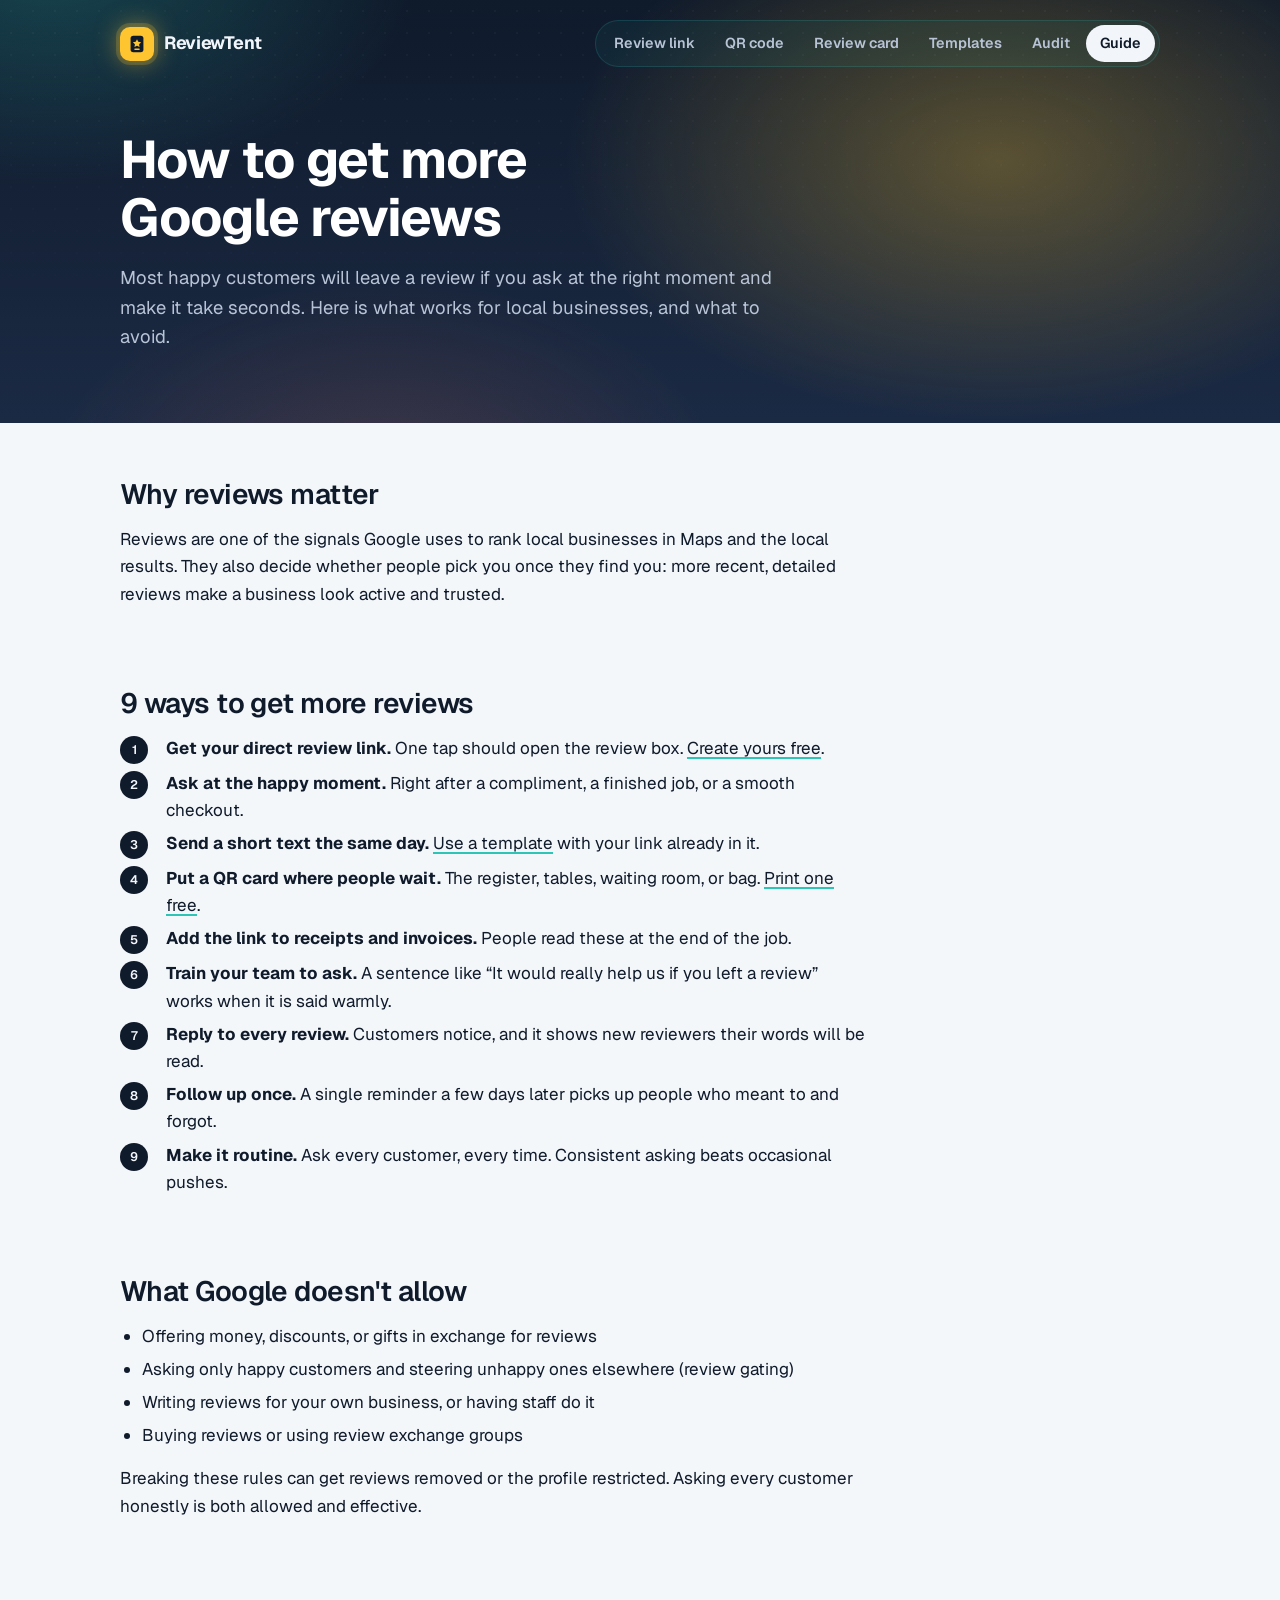
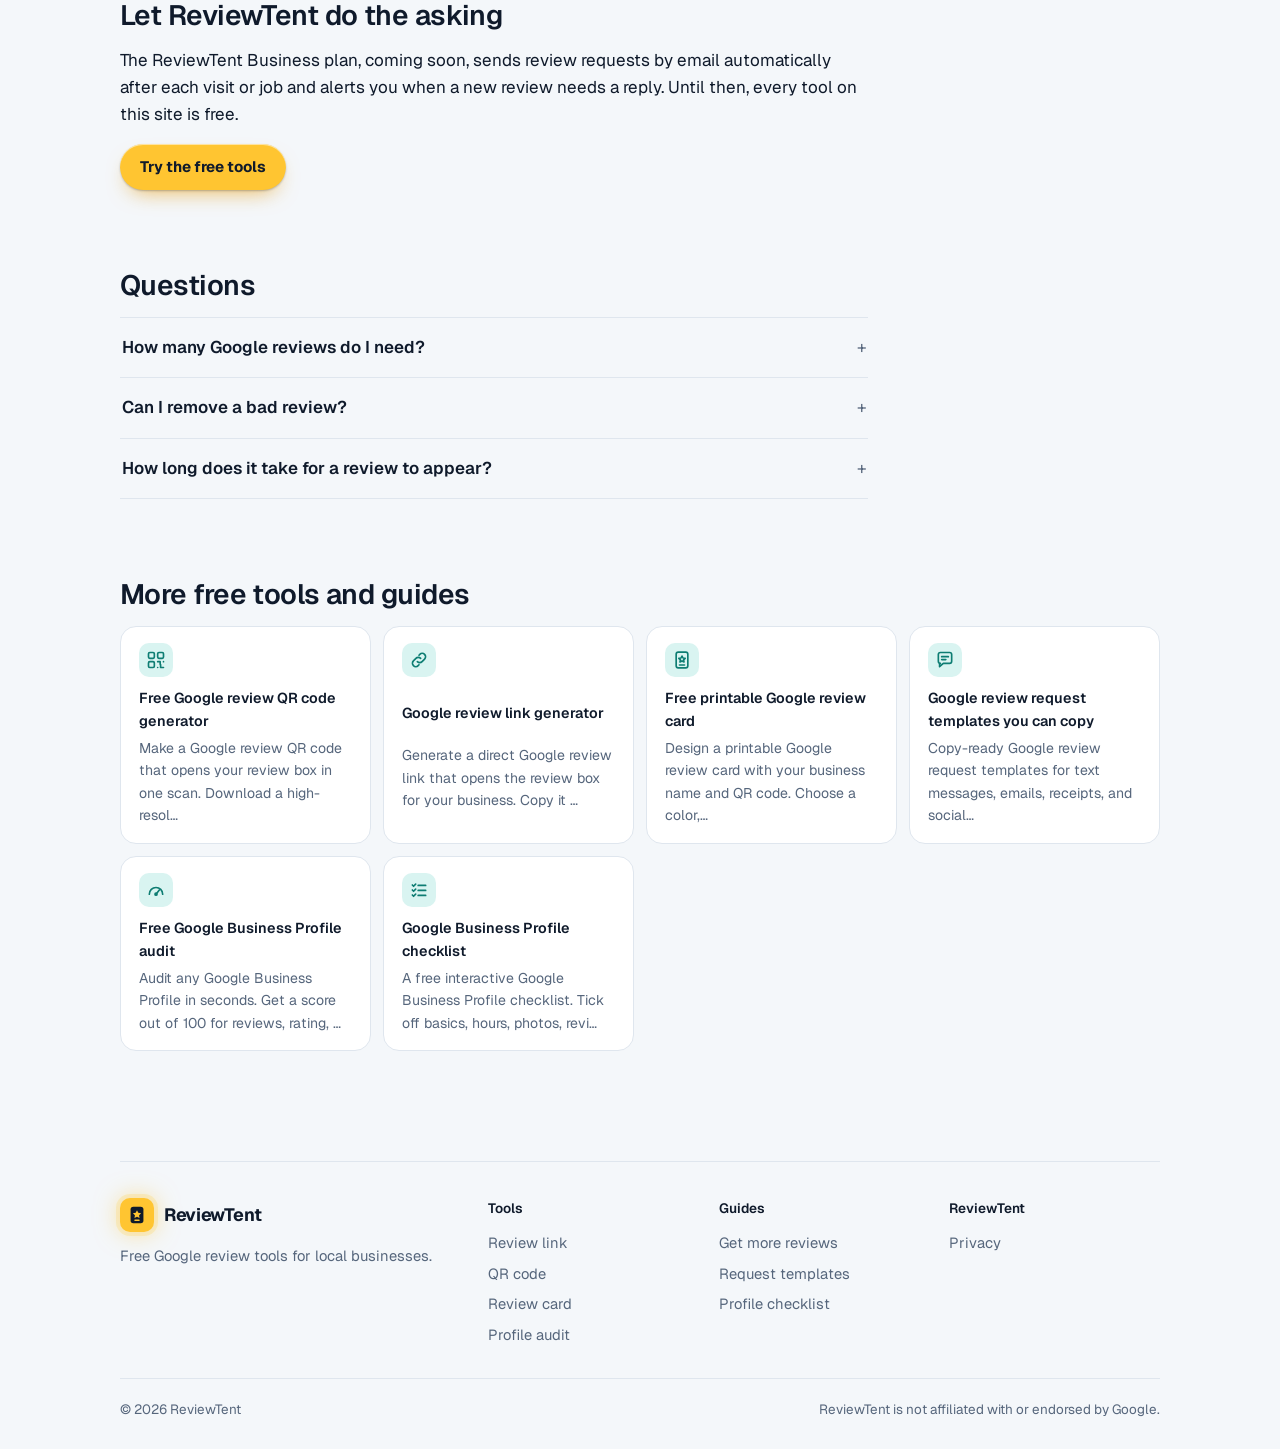
==== commit f080eab4: "Rename to ReviewTent, review-card logo and favicon Co-Authored-By: Claude Opus 5.5 <noreply@anthropi" ====
--- a/get-more-google-reviews/index.html
+++ b/get-more-google-reviews/index.html
@@ -11,6 +11,7 @@
 <meta property="og:url" content="https://reviewtent.com/get-more-google-reviews/">
 <meta property="og:type" content="website">
 <link rel="preconnect" href="https://fonts.googleapis.com"><link rel="preconnect" href="https://fonts.gstatic.com" crossorigin><link rel="stylesheet" href="https://fonts.googleapis.com/css2?family=Geist:wght@400;500;600;700;800&family=Geist+Mono:wght@400;500&display=swap">
+<link rel="icon" href="../assets/favicon.svg" type="image/svg+xml">
 <link rel="stylesheet" href="../assets/style.css">
 <script type="application/ld+json">[{"@context": "https://schema.org", "@type": "Article", "headline": "How to get more Google reviews", "description": "A practical guide to getting more Google reviews for a local business: when to ask, where to ask, what to say, and what Google doesn't allow.", "url": "https://reviewtent.com/get-more-google-reviews/", "dateModified": "2026-10-07", "publisher": {"@type": "Organization", "name": "ReviewTent"}}, {"@context": "https://schema.org", "@type": "FAQPage", "mainEntity": [{"@type": "Question", "name": "How many Google reviews do I need?", "acceptedAnswer": {"@type": "Answer", "text": "There is no fixed number. Aim to match or beat the review count of the top three businesses that rank near you, and keep new reviews coming every month."}}, {"@type": "Question", "name": "Can I remove a bad review?", "acceptedAnswer": {"@type": "Answer", "text": "Only reviews that break Google's policies, such as spam or off-topic posts, can be reported for removal. For honest negative reviews, reply politely and explain how you fixed the problem."}}, {"@type": "Question", "name": "How long does it take for a review to appear?", "acceptedAnswer": {"@type": "Answer", "text": "Most reviews show up within minutes. Some are held for a check and appear later."}}]}]</script>
 </head>
@@ -18,7 +19,7 @@
 <div class="band">
 <div class="wrap">
 <header class="top">
-  <a class="brand" href="../"><span class="pin"><svg viewBox="0 0 24 24" width="20" height="20" aria-hidden="true"><path d="M3.5 19.5 12 4l8.5 15.5z" fill="none" stroke="currentColor" stroke-width="2.2" stroke-linejoin="round"/><path d="M12 10.2l1 2 2.2.3-1.6 1.5.4 2.2-2-1-2 1 .4-2.2-1.6-1.5 2.2-.3z" fill="currentColor"/></svg></span>ReviewTent</a>
+  <a class="brand" href="../"><span class="pin"><svg viewBox="0 0 24 24" width="22" height="22" aria-hidden="true"><rect x="5" y="3" width="14" height="18" rx="3" fill="currentColor"/><path d="M12 6.8l1.4 2.8 3.1.5-2.25 2.2.53 3.1L12 13.9l-2.78 1.5.53-3.1L7.5 10.1l3.1-.5z" fill="#ffc531"/><rect x="9" y="17" width="6" height="1.6" rx=".8" fill="#ffc531"/></svg></span>ReviewTent</a>
   <nav aria-label="Tools"><a href="../review-link-generator/">Review link</a><a href="../review-qr-code/">QR code</a><a href="../review-card/">Review card</a><a href="../review-request-templates/">Templates</a><a href="../google-business-profile-audit/">Audit</a><a href="../get-more-google-reviews/" aria-current="page">Guide</a></nav>
 </header>
 <div class="hero"><h1>How to get more Google reviews</h1><p class="lede">Most happy customers will leave a review if you ask at the right moment and make it take seconds. Here is what works for local businesses, and what to avoid.</p></div>
@@ -37,7 +38,7 @@
 <footer class="wrap">
 <div class="foot">
   <div class="foot-brand">
-    <a class="brand" href="../"><span class="pin"><svg viewBox="0 0 24 24" width="20" height="20" aria-hidden="true"><path d="M3.5 19.5 12 4l8.5 15.5z" fill="none" stroke="currentColor" stroke-width="2.2" stroke-linejoin="round"/><path d="M12 10.2l1 2 2.2.3-1.6 1.5.4 2.2-2-1-2 1 .4-2.2-1.6-1.5 2.2-.3z" fill="currentColor"/></svg></span>ReviewTent</a>
+    <a class="brand" href="../"><span class="pin"><svg viewBox="0 0 24 24" width="22" height="22" aria-hidden="true"><rect x="5" y="3" width="14" height="18" rx="3" fill="currentColor"/><path d="M12 6.8l1.4 2.8 3.1.5-2.25 2.2.53 3.1L12 13.9l-2.78 1.5.53-3.1L7.5 10.1l3.1-.5z" fill="#ffc531"/><rect x="9" y="17" width="6" height="1.6" rx=".8" fill="#ffc531"/></svg></span>ReviewTent</a>
     <p>Free Google review tools for local businesses.</p>
   </div>
   <div class="foot-cols">
--- a/assets/style.css
+++ b/assets/style.css
@@ -63,7 +63,7 @@
 
 .top{display:flex;flex-wrap:wrap;gap:10px 24px;align-items:center;justify-content:space-between;padding:20px 0 0}
 .brand{display:flex;align-items:center;gap:10px;font-family:var(--display);font-weight:700;font-size:1.12rem;text-decoration:none;letter-spacing:-.02em}
-.pin{width:32px;height:32px;border-radius:50%;background:var(--brand);display:grid;place-items:center;flex:none;
+.pin{width:34px;height:34px;border-radius:10px;background:var(--brand);display:grid;place-items:center;flex:none;
   box-shadow:0 0 0 4px rgba(255,197,49,.18),0 0 24px rgba(255,197,49,.55)}
 .pin{color:var(--brand-ink)}
 .pin svg{display:block}
